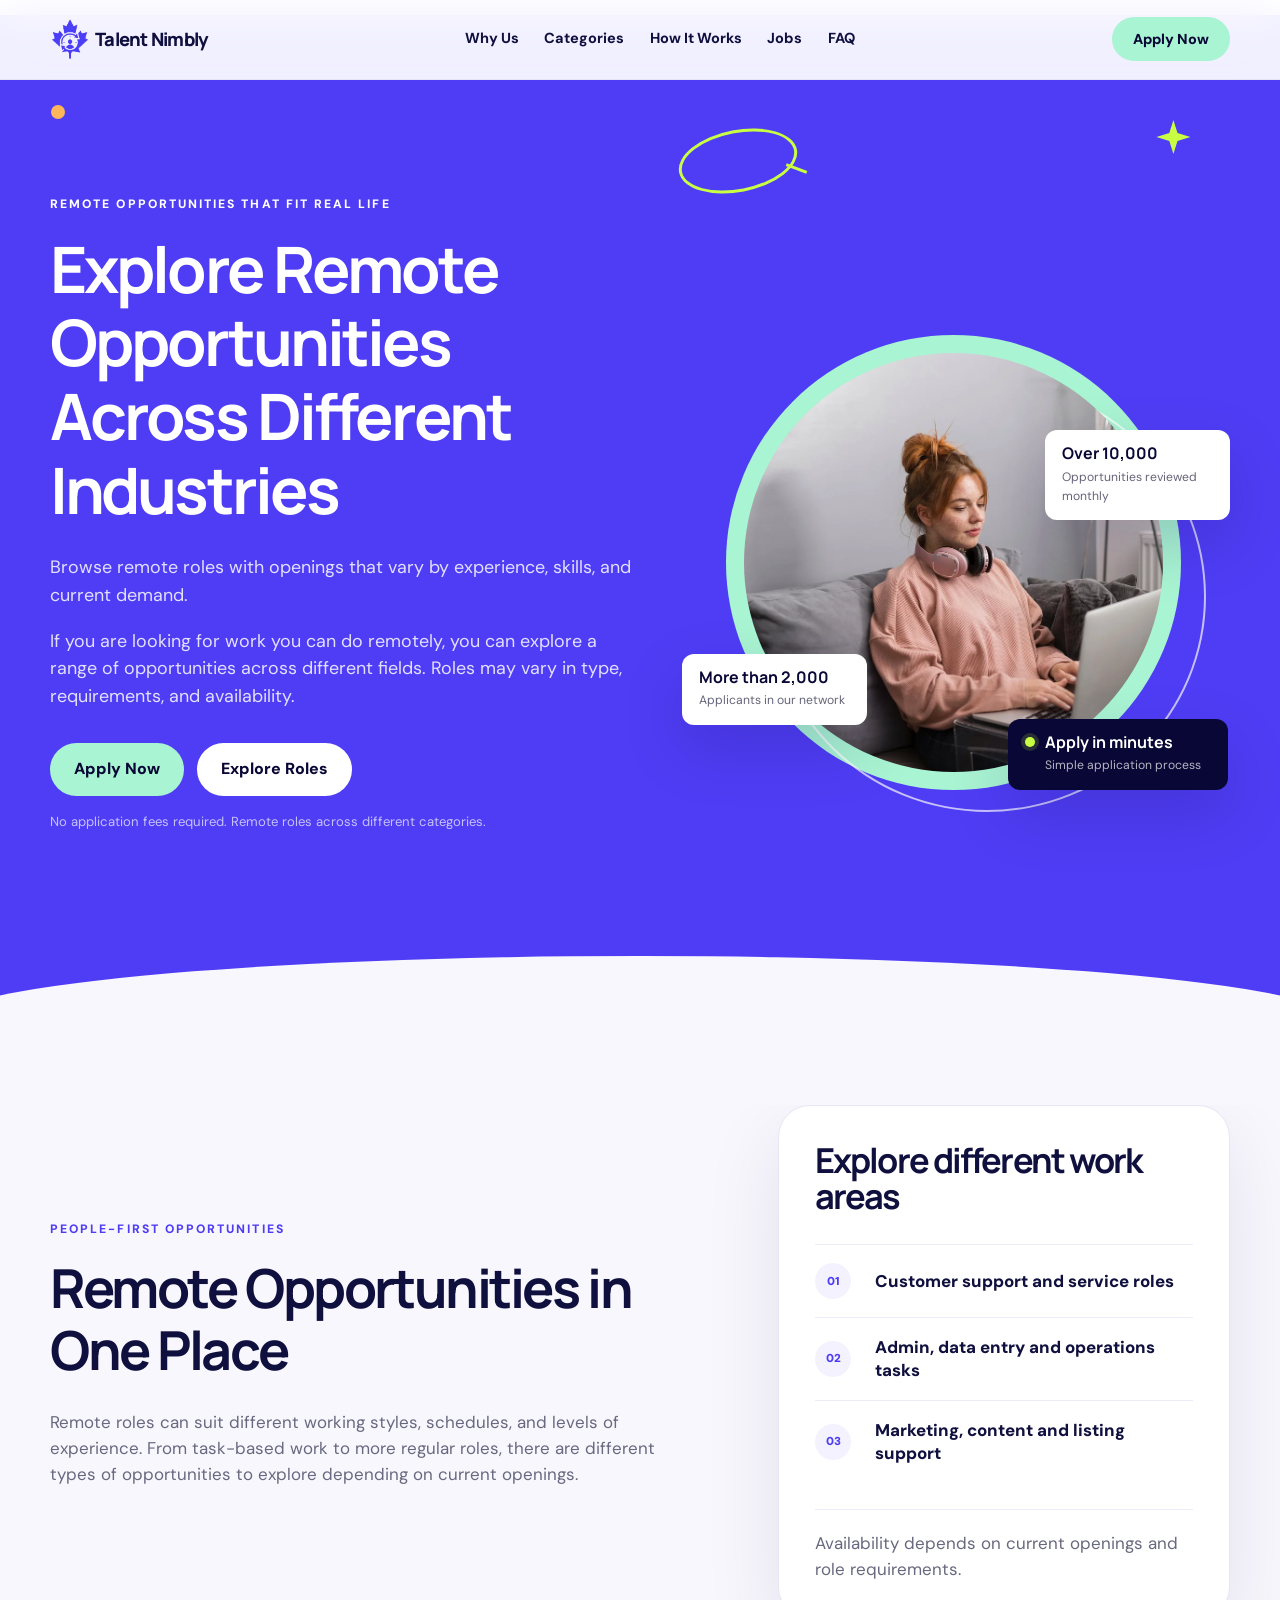
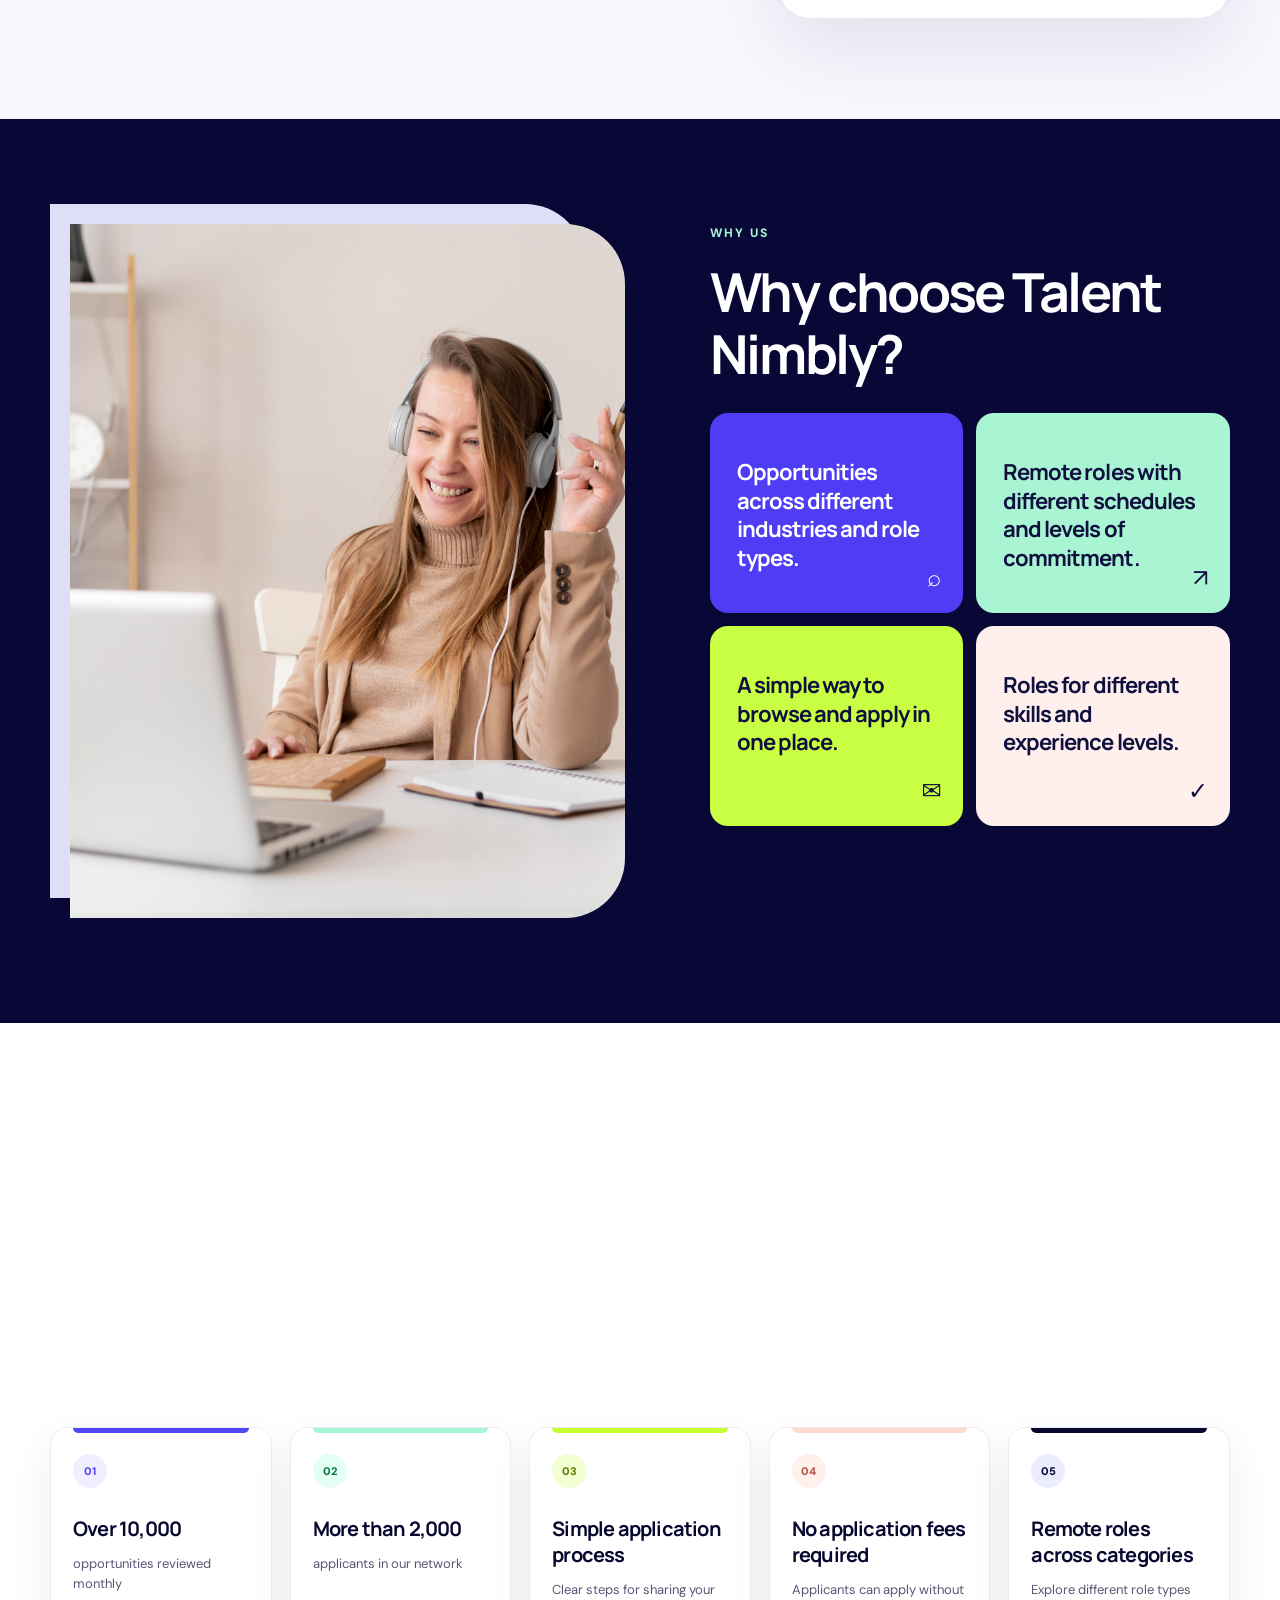
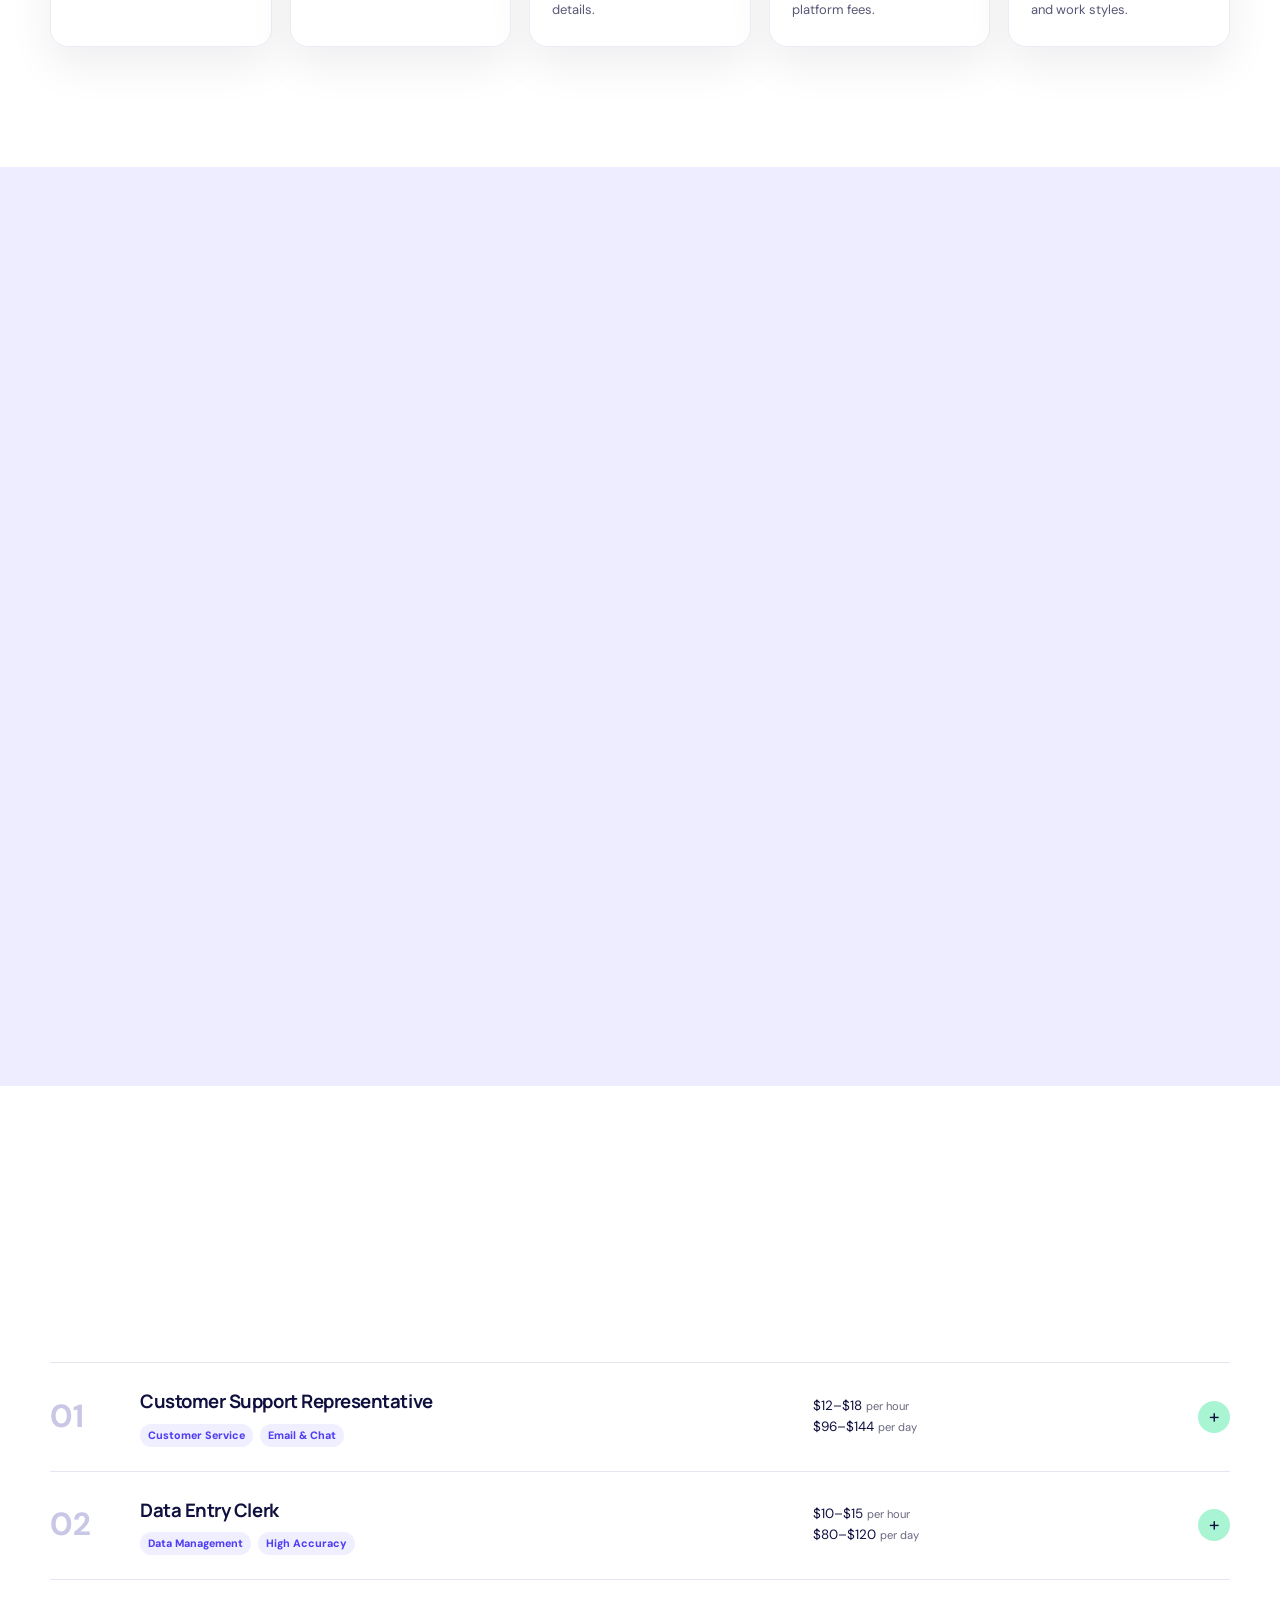
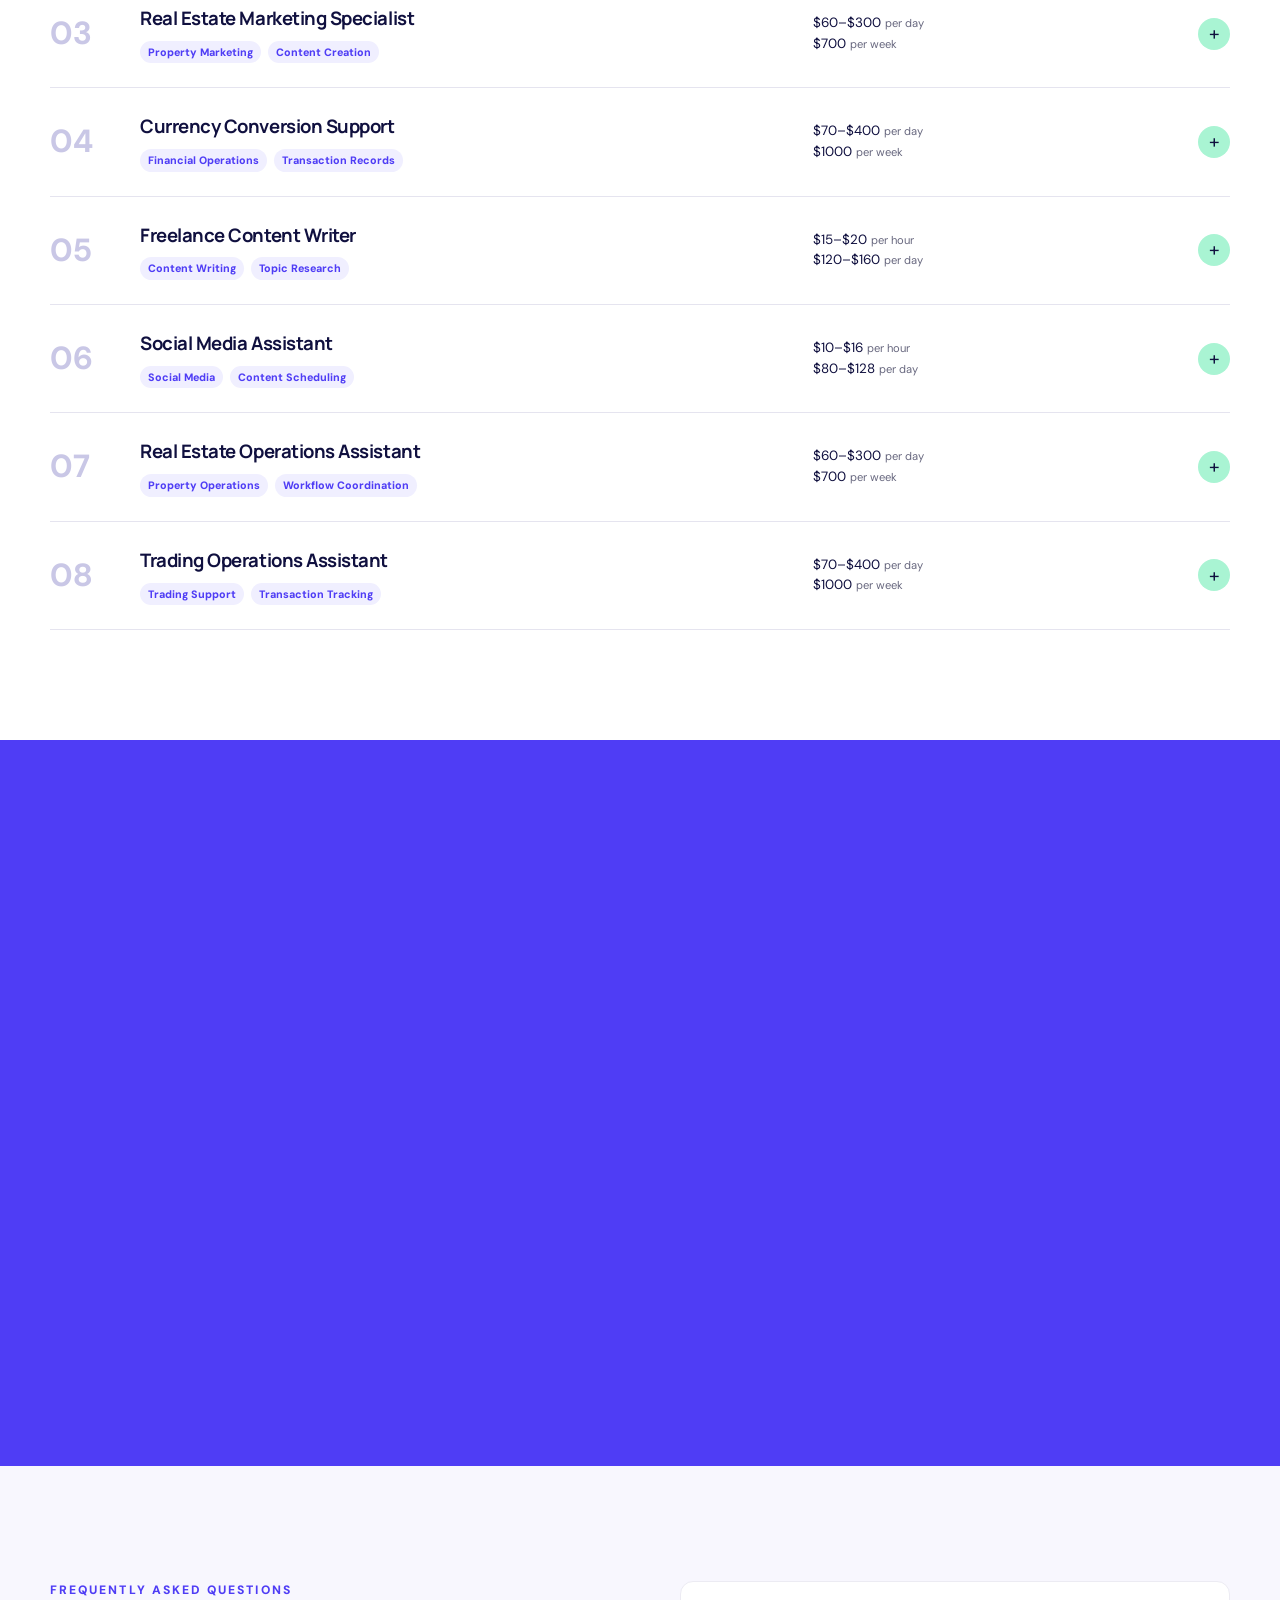
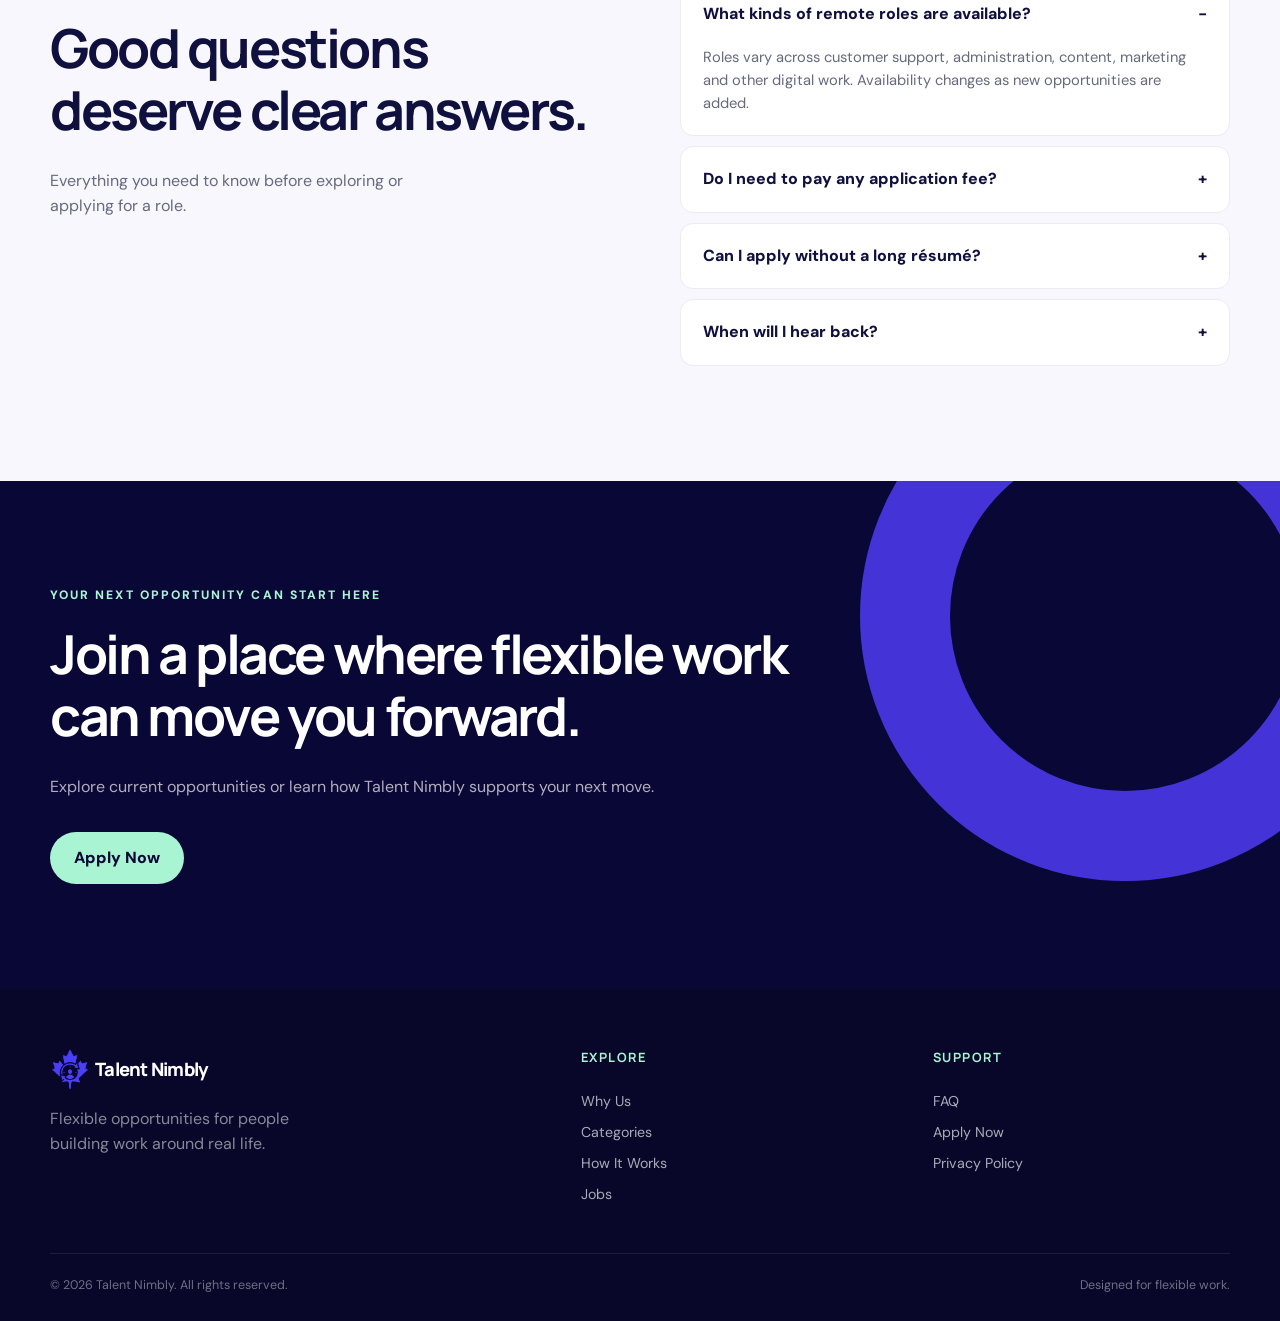
==== index.html @ eb7a82e9 "Remove native application form and keep ChatFromForms embed. Co-authored-by: Cursor <cursoragent@cur" ====
<!DOCTYPE html>
<html lang="en">
<head>
  <meta charset="UTF-8" />
  <meta name="viewport" content="width=device-width, initial-scale=1.0" />
  <meta name="description" content="Talent Nimbly helps people discover flexible remote opportunities and build work around their life." />
  <title>Talent Nimbly — Flexible Remote Opportunities</title>
  <link rel="icon" type="image/png" href="assets/favicon.png">
  <link rel="icon" type="image/png" sizes="32x32" href="assets/favicon-32x32.png">
  <link rel="icon" type="image/png" sizes="16x16" href="assets/favicon-16x16.png">
  <link rel="apple-touch-icon" sizes="180x180" href="assets/apple-touch-icon.png">
  <link rel="preconnect" href="https://fonts.googleapis.com" />
  <link rel="preconnect" href="https://fonts.gstatic.com" crossorigin />
  <link href="https://fonts.googleapis.com/css2?family=DM+Sans:wght@400;500;600;700&family=Manrope:wght@500;600;700;800&display=swap" rel="stylesheet" />
  <link rel="stylesheet" href="style.css" />
</head>
<body>
  <header class="site-header" id="top">
    <div class="container nav-wrap">
      <a class="brand" href="#top" aria-label="Talent Nimbly home">
        <img src="assets/logo.png" width="40px" height="40px" />
        <span>Talent Nimbly</span>
      </a>

      <button class="menu-toggle" type="button" aria-expanded="false" aria-controls="site-menu" aria-label="Open navigation">
        <span></span><span></span><span></span>
      </button>

      <nav class="site-nav" id="site-menu" aria-label="Main navigation">
        <a href="#why">Why Us</a>
        <a href="#categories">Categories</a>
        <a href="#how-it-works">How It Works</a>
        <a href="#jobs">Jobs</a>
        <a href="#faq">FAQ</a>
        <button class="button button-mint nav-drawer-cta" type="button" data-open-form>Apply Now</button>
      </nav>

      <button class="button button-small button-mint nav-cta" type="button" data-open-form>Apply Now</button>
    </div>
    <div class="nav-scrim" data-nav-scrim aria-hidden="true"></div>
  </header>

  <main>
    <section class="hero section-purple">
      <div class="hero-spark hero-spark-one" aria-hidden="true"></div>
      <div class="hero-spark hero-spark-two" aria-hidden="true"></div>
      <div class="hero-loop" aria-hidden="true"></div>

      <div class="container hero-grid">
        <div class="hero-copy reveal">
          <p class="eyebrow eyebrow-light">Remote opportunities that fit real life</p>
          <h1>Explore Remote Opportunities Across Different Industries</h1>
          <p class="hero-text">Browse remote roles with openings that vary by experience, skills, and current demand.</p>
          <p class="hero-text">If you are looking for work you can do remotely, you can explore a range of opportunities across different fields. Roles may vary in type, requirements, and availability.</p>
          <div class="hero-actions">
            <button class="button button-mint" type="button" data-open-form>Apply Now</button>
            <a class="button button-white" href="#jobs">Explore Roles</a>
          </div>
          <p class="micro-copy">No application fees required. Remote roles across different categories.</p>
        </div>

        <div class="hero-visual reveal" aria-label="Remote worker using a laptop">
          <div class="hero-image-ring">
            <img
              src="assets/hero-1400.webp"
              srcset="assets/hero-900.webp 900w, assets/hero-1400.webp 1400w, assets/hero-2000.webp 2000w"
              sizes="(max-width: 980px) 90vw, 48vw"
              width="1400"
              height="1750"
              fetchpriority="high"
              alt="Smiling woman working remotely on a laptop"
            />
          </div>

          <div class="floating-card card-top">
            <strong>Over 10,000</strong>
            <span>Opportunities reviewed monthly</span>
          </div>
          <div class="floating-card card-left">
            <strong>More than 2,000</strong>
            <span>Applicants in our network</span>
          </div>
          <div class="floating-card card-bottom">
            <span class="status-dot"></span>
            <div><strong>Apply in minutes</strong><span>Simple application process</span></div>
          </div>
        </div>
      </div>

      <div class="hero-wave" aria-hidden="true"></div>
    </section>

    <section class="intro section-light" id="about">
      <div class="container intro-grid">
        <div class="reveal">
          <p class="eyebrow">People-first opportunities</p>
          <h2>Remote Opportunities in One Place</h2>
          <p>Remote roles can suit different working styles, schedules, and levels of experience. From task-based work to more regular roles, there are different types of opportunities to explore depending on current openings.</p>
        </div>
        <div class="opportunity-panel">
          <h3>Explore different work areas</h3>

          <div class="panel-list">
            <div>
              <span>01</span>
              <p>Customer support and service roles</p>
            </div>

            <div>
              <span>02</span>
              <p>Admin, data entry and operations tasks</p>
            </div>

            <div>
              <span>03</span>
              <p>Marketing, content and listing support</p>
            </div>
          </div>

          <p class="panel-note">
            Availability depends on current openings and role requirements.
          </p>
        </div>
      </div>
    </section>

    <section class="feature section-navy" id="why">
      <div class="container feature-grid">
        <div class="feature-image reveal">
          <img src="assets/remote-why.jpg" alt="Remote support professional wearing a headset" />
        </div>

        <div class="feature-copy reveal">
          <p class="eyebrow eyebrow-mint">Why us</p>
          <h2>Why choose Talent Nimbly?</h2>

          <div class="steps-grid reveal">
            <article class="step-card step-purple">
              <h3>Opportunities across different industries and role types.</h3>
              <span class="step-icon">⌕</span>
            </article>
            <article class="step-card step-mint">
              <h3>Remote roles with different schedules and levels of commitment.</h3>
              <span class="step-icon">↗</span>
            </article>
            <article class="step-card step-lime">
              <h3>A simple way to browse and apply in one place.</h3>
              <span class="step-icon">✉</span>
            </article>
            <article class="step-card step-blush">
              <h3>Roles for different skills and experience levels.</h3>
              <span class="step-icon">✓</span>
            </article>
          </div>
        </div>
      </div>
    </section>

    <section class="process section-white" id="categories">
      <div class="container process-grid">
        <div class="process-copy reveal">
          <p class="eyebrow">Opportunity Areas</p>
          <h2>Ongoing Opportunities Across Different Categories</h2>
          <p>Openings are added and updated based on current demand. Applicants may explore current roles and apply to be considered for future opportunities as they become available.</p>
        </div>

        <div class="ongoing-grid">
          <div class="ongoing-card ongoing-purple">
            <span class="card-number">01</span>
            <h3>Over 10,000</h3>
            <p>opportunities reviewed monthly</p>
          </div>

          <div class="ongoing-card ongoing-mint">
            <span class="card-number">02</span>
            <h3>More than 2,000</h3>
            <p>applicants in our network</p>
          </div>

          <div class="ongoing-card ongoing-lime">
            <span class="card-number">03</span>
            <h3>Simple application process</h3>
            <p>Clear steps for sharing your details.</p>
          </div>

          <div class="ongoing-card ongoing-blush">
            <span class="card-number">04</span>
            <h3>No application fees required</h3>
            <p>Applicants can apply without platform fees.</p>
          </div>

          <div class="ongoing-card ongoing-navy">
            <span class="card-number">05</span>
            <h3>Remote roles across categories</h3>
            <p>Explore different role types and work styles.</p>
          </div>
        </div>
      </div>
    </section>

    <section class="stories section-lilac" id="how-it-works">
      <div class="container">
        <div class="section-heading reveal">
          <p class="eyebrow">Browse. Apply. Start.</p>
          <h2>Create Your Next Work Moment.</h2>
          <p>A simpler path from interest to opportunity. Explore suitable roles, share a few details and hear back without unnecessary steps.</p>
        </div>

        <div class="story-grid">
          <article class="story-card story-one reveal">
            <img
              src="assets/browse-1200.webp"
              srcset="assets/browse-800.webp 800w, assets/browse-1200.webp 1200w, assets/browse-1800.webp 1800w"
              sizes="(max-width: 767px) 100vw, 33vw"
              width="1200"
              height="900"
              loading="lazy"
              alt="Remote support professional"
            />
            <div class="story-overlay"><h3>Step 1: Browse Opportunities</h3><p>Look through current openings across different categories and role types.</p></div>
          </article>
          <article class="story-card story-two reveal">
            <img
              src="assets/fill-1200.webp"
              srcset="assets/fill-800.webp 800w, assets/fill-1200.webp 1200w, assets/fill-1800.webp 1800w"
              sizes="(max-width: 767px) 100vw, 33vw"
              width="1200"
              height="900"
              loading="lazy"
              alt="Creative freelancer"
            />
            <div class="story-overlay"><h3>Step 2: Apply or Share Your Details</h3><p>Apply to a role or submit your details to be considered for other suitable opportunities.</p></div>
          </article>
          <article class="story-card story-three reveal">
            <img
              src="assets/get-1200.webp"
              srcset="assets/get-800.webp 800w, assets/get-1200.webp 1200w, assets/get-1800.webp 1800w"
              sizes="(max-width: 767px) 100vw, 33vw"
              width="1200"
              height="900"
              loading="lazy"
              alt="Remote customer care specialist"
            />
            <div class="story-overlay"><h3>Step 3: Match Updates</h3><p>If a suitable role becomes available, you may receive details about the next step.</p></div>
          </article>
        </div>
      </div>
    </section>

    <section class="jobs section-white" id="jobs">
      <div class="container">
        <div class="jobs-heading reveal">
          <div>
            <p class="eyebrow">Open opportunities</p>
            <h2>Featured Opportunities</h2>
          </div>
          <p>Apply once to be considered for other opportunities that may match your background, skills, and availability.</p>
        </div>

        <div class="job-list" id="job-list">
          <article class="job-item">
            <button class="job-summary" type="button" aria-expanded="false">
              <span class="job-index">01</span>
              <span class="job-main"><strong>Customer Support Representative</strong><span><em>Customer Service</em><em>Email & Chat</em></span></span>
              <span class="job-meta">$12–$18 <small>per hour</small><br />$96–$144 <small>per day</small></span>
              <span class="job-toggle">+</span>
            </button>
            <div class="job-details">
              <div class="job-details-inner">
                <p><b>Skills:</b> Social Media Management, Content Writing, Data Analysis, Listing Optimization</p>
                <p><b>Description:</b> Assist customers through email and chat by answering questions, resolving common issues, and providing clear, friendly support. Help ensure a smooth customer experience by responding promptly and handling inquiries accurately.</p>
                <a class="job-apply-link" href="#application-form" data-open-form data-role="Customer Support Representative">Apply Now</a>
              </div>
            </div>
          </article>

          <article class="job-item">
            <button class="job-summary" type="button" aria-expanded="false">
              <span class="job-index">02</span>
              <span class="job-main"><strong>Data Entry Clerk</strong><span><em>Data Management</em><em>High Accuracy</em></span></span>
              <span class="job-meta">$10–$15 <small>per hour</small><br />$80–$120 <small>per day</small></span>
              <span class="job-toggle">+</span>
            </button>
            <div class="job-details">
              <div class="job-details-inner">
                <p><b>Skills:</b> Typing, Accuracy, Attention to Detail, Data Management</p>
                <p><b>Description:</b> Assist in entering and updating information in digital systems with a strong focus on accuracy and completeness. Help maintain organized records, review data for errors, and ensure all entries are current and properly recorded.</p>
                <a class="job-apply-link" href="#application-form" data-open-form data-role="Data Entry Clerk">Apply Now</a>
              </div>
            </div>
          </article>

          <article class="job-item">
            <button class="job-summary" type="button" aria-expanded="false">
              <span class="job-index">03</span>
              <span class="job-main"><strong>Real Estate Marketing Specialist</strong><span><em>Property Marketing</em><em>Content Creation</em></span></span>
              <span class="job-meta">$60–$300 <small>per day</small><br />$700 <small>per week</small></span>
              <span class="job-toggle">+</span>
            </button>
            <div class="job-details">
              <div class="job-details-inner">
                <p><b>Skills:</b> Social Media Management, Content Writing, Data Analysis, Listing Optimization</p>
                <p><b>Description:</b> Assist with updating property listings, preparing content, and supporting day-to-day digital marketing tasks across online platforms.</p>
                <a class="job-apply-link" href="#application-form" data-open-form data-role="Real Estate Marketing Specialist">Apply Now</a>
              </div>
            </div>
          </article>

          <article class="job-item">
            <button class="job-summary" type="button" aria-expanded="false">
              <span class="job-index">04</span>
              <span class="job-main"><strong>Currency Conversion Support</strong><span><em>Financial Operations</em><em>Transaction Records</em></span></span>
              <span class="job-meta">$70–$400 <small>per day</small><br />$1000 <small>per week</small></span>
              <span class="job-toggle">+</span>
            </button>
            <div class="job-details">
              <div class="job-details-inner">
                <p><b>Skills:</b> Basic Financial Understanding, Attention to Detail</p>
                <p><b>Description:</b> Assist with exchange-related administrative tasks, record checking, and maintaining accurate transaction information.</p>
                <a class="job-apply-link" href="#application-form" data-open-form data-role="Currency Conversion Support">Apply Now</a>
              </div>
            </div>
          </article>

          <article class="job-item">
            <button class="job-summary" type="button" aria-expanded="false">
              <span class="job-index">05</span>
              <span class="job-main"><strong>Freelance Content Writer</strong><span><em>Content Writing</em><em>Topic Research</em></span></span>
              <span class="job-meta">$15–$20 <small>per hour</small><br />$120–$160 <small>per day</small></span>
              <span class="job-toggle">+</span>
            </button>
            <div class="job-details">
              <div class="job-details-inner">
                <p><b>Skills:</b> Writing, Research, Content Creation, Attention to Detail</p>
                <p><b>Description:</b> Create engaging articles, blog posts, and web content for a variety of clients and industries. Support content needs by researching topics, writing clear and compelling copy, and ensuring each piece is accurate, well-structured, and aligned with project goals.</p>
                <a class="job-apply-link" href="#application-form" data-open-form data-role="Freelance Content Writer">Apply Now</a>
              </div>
            </div>
          </article>

          <article class="job-item">
            <button class="job-summary" type="button" aria-expanded="false">
              <span class="job-index">06</span>
              <span class="job-main"><strong>Social Media Assistant</strong><span><em>Social Media</em><em>Content Scheduling</em></span></span>
              <span class="job-meta">$10–$16 <small>per hour</small><br />$80–$128 <small>per day</small></span>
              <span class="job-toggle">+</span>
            </button>
            <div class="job-details">
              <div class="job-details-inner">
                <p><b>Skills:</b> Social Media Management, Communication, Content Scheduling, Attention to Detail</p>
                <p><b>Description:</b> Assist in creating, scheduling, and managing content across social media platforms to support audience engagement and brand visibility. Help maintain posting calendars, coordinate updates, and ensure content is published accurately and on time.</p>
                <a class="job-apply-link" href="#application-form" data-open-form data-role="Social Media Assistant">Apply Now</a>
              </div>
            </div>
          </article>

          <article class="job-item">
            <button class="job-summary" type="button" aria-expanded="false">
              <span class="job-index">07</span>
              <span class="job-main"><strong>Real Estate Operations Assistant</strong><span><em>Property Operations</em><em>Workflow Coordination</em></span></span>
              <span class="job-meta">$60–$300 <small>per day</small><br />$700 <small>per week</small></span>
              <span class="job-toggle">+</span>
            </button>
            <div class="job-details">
              <div class="job-details-inner">
                <p><b>Skills:</b> Organization, Time Management, Communication, Workflow Coordination</p>
                <p><b>Description:</b> Support general operational tasks, listing updates, and coordination work related to day-to-day real estate activities.</p>
                <a class="job-apply-link" href="#application-form" data-open-form data-role="Real Estate Operations Assistant">Apply Now</a>
              </div>
            </div>
          </article>

          <article class="job-item">
            <button class="job-summary" type="button" aria-expanded="false">
              <span class="job-index">08</span>
              <span class="job-main"><strong>Trading Operations Assistant</strong><span><em>Trading Support</em><em>Transaction Tracking</em></span></span>
              <span class="job-meta">$70–$400 <small>per day</small><br />$1000 <small>per week</small></span>
              <span class="job-toggle">+</span>
            </button>
            <div class="job-details">
              <div class="job-details-inner">
                <p><b>Skills:</b> Basic Financial Awareness, Attention to Detail</p>
                <p><b>Description:</b> Support operational tasks related to trading activity, including transaction tracking, record updates, and process coordination.</p>
                <a class="job-apply-link" href="#application-form" data-open-form data-role="Trading Operations Assistant">Apply Now</a>
              </div>
            </div>
          </article>
        </div>
      </div>
    </section>

    <section class="testimonials section-purple" id="testimonials">
      <div class="container">
        <div class="section-heading section-heading-light reveal">
          <p class="eyebrow eyebrow-light">What applicants have shared</p>
          <h2>Small steps can create better work moments.</h2>
        </div>

        <div class="testimonial-grid">
          <article class="quote-card reveal">
            <span class="quote-mark">“</span>
            <p>The process was straightforward and easy to follow. I liked being able to look through different types of remote roles in one place.</p>
            <div class="quote-person"><img src="assets/elena.jpg" alt="" /><div><strong>Elena H.</strong><span>Admin Support (Flexible Role)</span></div></div>
          </article>
          <article class="quote-card quote-tilt reveal">
            <span class="quote-mark">“</span>
            <p>I appreciated that the application process was simple and didn’t take long to complete.</p>
            <div class="quote-person"><img src="assets/maddox.jpg" alt="" /><div><strong>Maddox B.</strong><span>Marketing Assistant (Freelance)</span></div></div>
          </article>
          <article class="quote-card reveal">
            <span class="quote-mark">“</span>
            <p>There were different kinds of opportunities listed, which made it easier to find something that suited my schedule.</p>
            <div class="quote-person"><img src="assets/arianna.jpg" alt="" /><div><strong>Arianna R.</strong><span>Customer Support (Part-Time)</span></div></div>
          </article>
        </div>
      </div>
    </section>

    <section class="faq section-light" id="faq">
      <div class="container faq-grid">
        <div class="faq-heading reveal">
          <p class="eyebrow">Frequently asked questions</p>
          <h2>Good questions deserve clear answers.</h2>
          <p>Everything you need to know before exploring or applying for a role.</p>
        </div>

        <div class="accordion reveal">
          <article class="faq-item open">
            <button class="faq-question" type="button" aria-expanded="true"><span>What kinds of remote roles are available?</span><span>−</span></button>
            <div class="faq-answer"><p>Roles vary across customer support, administration, content, marketing and other digital work. Availability changes as new opportunities are added.</p></div>
          </article>
          <article class="faq-item">
            <button class="faq-question" type="button" aria-expanded="false"><span>Do I need to pay any application fee?</span><span>+</span></button>
            <div class="faq-answer"><p>No. Applying through Talent Nimbly is free. A legitimate opportunity should not require you to pay to submit an application.</p></div>
          </article>
          <article class="faq-item">
            <button class="faq-question" type="button" aria-expanded="false"><span>Can I apply without a long résumé?</span><span>+</span></button>
            <div class="faq-answer"><p>Many roles begin with a short profile and a few practical questions. Some employers may request a résumé later depending on the position.</p></div>
          </article>
          <article class="faq-item">
            <button class="faq-question" type="button" aria-expanded="false"><span>When will I hear back?</span><span>+</span></button>
            <div class="faq-answer"><p>Response times vary by employer. When there is a match, you will receive the next-step information using the contact details you provide.</p></div>
          </article>
        </div>
      </div>
    </section>

    <section class="cta section-navy" id="apply">
      <div class="cta-ring" aria-hidden="true"></div>
      <div class="container cta-content reveal">
        <p class="eyebrow eyebrow-mint">Your next opportunity can start here</p>
        <h2>Join a place where flexible work can move you forward.</h2>
        <p>Explore current opportunities or learn how Talent Nimbly supports your next move.</p>
        <div class="hero-actions">
          <button class="button button-mint" type="button" data-open-form>Apply Now</button>
        </div>
      </div>
    </section>
  </main>

  <footer class="site-footer">
    <div class="container footer-grid">
      <div>
        <a class="brand brand-footer" href="#top"><img src="assets/logo.png" width="40px" height="40px" /><span>Talent Nimbly</span></a>
        <p>Flexible opportunities for people building work around real life.</p>
      </div>
      <div><h3>Explore</h3><a href="#why">Why Us</a><a href="#categories">Categories</a><a href="#how-it-works">How It Works</a><a href="#jobs">Jobs</a></div>
      <div><h3>Support</h3><a href="#faq">FAQ</a><button class="footer-link" type="button" data-open-form>Apply Now</button><a href="privacy-policy/">Privacy Policy</a></div>
    </div>
    <div class="container footer-bottom"><span>© <span id="year"></span> Talent Nimbly. All rights reserved.</span><span>Designed for flexible work.</span></div>
  </footer>


  <div class="form-modal" id="application-modal" role="dialog" aria-modal="true" aria-labelledby="application-modal-title" hidden>
    <div class="form-modal-backdrop" data-close-form></div>
    <div class="form-modal-panel">
      <button class="modal-close" type="button" aria-label="Close application form" data-close-form>×</button>
      <p class="eyebrow">Application Form</p>
      <h2 id="application-modal-title">Share your details</h2>
      <p class="modal-intro">Submit your information and we may contact you when a suitable opportunity is available.</p>

      <div data-cddform="canada" data-origin="www.talentnimbly.com"></div>
      <script>
        (function () {
          var host = document.querySelector('[data-cddform]');
          if (host) host.dataset.origin = window.location.host;
        })();
      </script>
      <script src="https://www.chatfromforms.com/form-embed.js?v=0.1" defer></script>
    </div>
  </div>

  <script src="script.js"></script>
  <script src="https://ctc.chatfromforms.com/embed.js.php?id=8&key=357dc49e6fc7baacd7d75074ab109d156d82e37755b59469"></script>
</body>
</html>
---- style.css ----
:root {
  --purple: #4f3df5;
  --purple-dark: #3625df;
  --navy: #0e0c3d;
  --navy-2: #08072a;
  --mint: #a9f4d3;
  --lime: #c9ff42;
  --lilac: #eeecff;
  --blush: #fff0ee;
  --navy: #090735;
  --paper: #faf9ff;
  --white: #ffffff;
  --ink: #10103f;
  --muted: #68687f;
  --line: #e5e4ef;
  --shadow: 0 24px 60px rgba(20, 15, 85, 0.18);
  --container: 1180px;
}

* { box-sizing: border-box; }
html { scroll-behavior: smooth; overflow-x: hidden; }
body {
  margin: 0;
  color: var(--ink);
  background: var(--paper);
  font-family: "DM Sans", system-ui, -apple-system, BlinkMacSystemFont, "Segoe UI", sans-serif;
  line-height: 1.55;
  overflow-x: hidden;
}

img { display: block; max-width: 100%; }
a { color: inherit; text-decoration: none; }
button, input, select { font: inherit; }
button { color: inherit; }

.container { width: min(calc(100% - 40px), var(--container)); margin-inline: auto; }
.sr-only { position: absolute; width: 1px; height: 1px; padding: 0; margin: -1px; overflow: hidden; clip: rect(0, 0, 0, 0); white-space: nowrap; border: 0; }

h1, h2, h3, p { margin-top: 0; }
h1, h2, h3 { font-family: "Manrope", sans-serif; letter-spacing: -0.045em; }
h1 { font-size: clamp(2.4rem, 5vw, 4.8rem); line-height: 1.15; margin-bottom: 28px; }
h2 { font-size: clamp(2rem, 4.2vw, 4rem); line-height: 1.15; margin-bottom: 28px; }
h3 { line-height: 1.3; }
p { color: var(--muted); }

.eyebrow {
  margin-bottom: 18px;
  color: var(--purple);
  font-size: 0.76rem;
  font-weight: 800;
  letter-spacing: 0.17em;
  text-transform: uppercase;
}
.eyebrow-light { color: rgba(255,255,255,.9); }
.eyebrow-mint { color: var(--mint); }

.site-header {
  position: sticky;
  top: 0;
  z-index: 1000;
  background: rgba(255,255,255,.92);
  backdrop-filter: blur(18px);
  border-bottom: 1px solid rgba(16,16,63,.06);
}
.nav-wrap { min-height: 78px; display: grid; grid-template-columns: auto 1fr auto; align-items: center; gap: 36px; }
.brand { display: inline-flex; align-items: center; gap: 5px; font-family: "Manrope", sans-serif; font-size: 1.15rem; font-weight: 800; letter-spacing: -0.04em; }
.brand-mark { position: relative; width: 25px; height: 25px; border-radius: 50%; background: var(--purple); display: inline-block; overflow: hidden; }
.brand-mark span:first-child { position: absolute; width: 13px; height: 13px; left: 4px; top: 4px; border: 3px solid #fff; border-radius: 50%; }
.brand-mark span:last-child { position: absolute; width: 13px; height: 13px; right: -3px; bottom: -3px; background: var(--mint); border-radius: 50%; }
.site-nav { justify-self: center; display: flex; gap: clamp(14px, 2vw, 28px); font-weight: 700; font-size: .91rem; }
.site-nav a { position: relative; padding: 28px 0; }
.site-nav a::after { content: ""; position: absolute; left: 0; right: 100%; bottom: 20px; height: 2px; background: var(--purple); transition: right .25s ease; }
.site-nav a:hover::after, .site-nav a:focus-visible::after { right: 0; }
.menu-toggle { position: relative; z-index: 1202; display: none; border: 0; padding: 8px; background: transparent; cursor: pointer; }
.menu-toggle span { display: block; width: 24px; height: 2px; margin: 5px 0; background: var(--ink); transition: transform .25s ease, opacity .2s ease, background .25s ease; }
.menu-toggle.is-open span:nth-child(1) { transform: translateY(7px) rotate(45deg); }
.menu-toggle.is-open span:nth-child(2) { opacity: 0; }
.menu-toggle.is-open span:nth-child(3) { transform: translateY(-7px) rotate(-45deg); }
.site-nav .nav-drawer-cta { display: none; }
.nav-scrim { display: none; }
body.nav-open { overflow: hidden; }

.button {
  min-height: 50px;
  display: inline-flex;
  align-items: center;
  justify-content: center;
  padding: 14px 24px;
  border: 0;
  border-radius: 999px;
  font-weight: 800;
  transition: transform .25s ease, box-shadow .25s ease, background .25s ease;
  cursor: pointer;
}
.button:hover, .button:focus-visible { transform: translateY(-2px); /* box-shadow: 0 12px 30px rgba(12, 10, 55, .18); */ }
.button-small { min-height: 44px; padding: 10px 21px; font-size: .9rem; }
.button-mint { background: var(--mint); color: var(--navy); }
.button-white { background: var(--white); color: var(--navy); }
.button-dark { background: var(--navy); color: #fff; }

.section-purple { background: var(--purple); color: #fff; }
.section-navy { background: var(--navy); color: #fff; }
.section-light { background: #f8f7fe; }
.section-white { background: #fff; }
.section-lilac { background: var(--lilac); }

.hero { position: relative; min-height: 760px; padding: 180px 0 120px; overflow: hidden; }
.hero::before { content: ""; position: absolute; width: 14px; height: 14px; border-radius: 50%; background: #ffb65b; left: 4vw; top: 90px; }
.hero-grid { position: relative; z-index: 3; display: grid; grid-template-columns: 1.03fr .97fr; align-items: center; gap: 40px; }
.hero-copy { padding-bottom: 140px; }
.hero-copy h1, .hero-copy p { color: #fff; }
.hero-text { max-width: 590px; font-size: 1.12rem; color: rgba(255,255,255,.84)!important; }
.hero-actions { display: flex; flex-wrap: wrap; gap: 13px; margin-top: 32px; }
.micro-copy { margin-top: 16px; font-size: .82rem; color: rgba(255,255,255,.68)!important; }
.hero-visual { position: relative; min-height: 540px; display: grid; place-items: center; }
.hero-image-ring { position: relative; width: min(455px, 86%); aspect-ratio: 1; padding: 18px; border-radius: 50%; background: var(--mint); transform: translateY(-28px); }
.hero-image-ring::after { content: ""; position: absolute; inset: 46px -25px -22px 42px; border: 2px solid rgba(255,255,255,.68); border-radius: 50%; z-index: -1; }
.hero-image-ring img {
  width: 100%;
  height: 100%;
  object-fit: cover;
  object-position: center 24%;
  border-radius: 50%;
  display: block;
}
.floating-card { position: absolute; z-index: 4; width: 185px; padding: 15px 17px; border-radius: 12px; color: var(--navy); background: #fff; box-shadow: var(--shadow); }
.floating-card strong, .floating-card span { display: block; }
.floating-card strong { font-family: "Manrope", sans-serif; line-height: 1.1; }
.floating-card span { margin-top: 5px; font-size: .76rem; color: #66647a; }
.card-top { right: 0; top: 110px; }
.card-left { left: 5px; bottom: 135px; }
.card-bottom { right: 2px; bottom: 70px; width: 220px; display: flex; gap: 10px; background: var(--navy); color: #fff; }
.card-bottom span { color: rgba(255,255,255,.7); }
.status-dot { flex: 0 0 10px; width: 10px; height: 10px; margin-top: 3px!important; border-radius: 50%; background: var(--lime); box-shadow: 0 0 0 4px rgba(201,255,66,.16); }
.hero-loop { position: absolute; z-index: 1; width: 120px; height: 62px; top: 115px; left: 53%; border: 3px solid var(--lime); border-radius: 50%; transform: rotate(-11deg); }
.hero-loop::after { content: ""; position: absolute; width: 22px; height: 3px; right: -10px; bottom: 8px; background: var(--lime); transform: rotate(32deg); }
.hero-spark-two { position: absolute; right: 7%; top: 105px; width: 34px; height: 34px; background: var(--lime); clip-path: polygon(50% 0, 62% 38%, 100% 50%, 62% 62%, 50% 100%, 38% 62%, 0 50%, 38% 38%); }
.hero-wave { position: absolute; z-index: 1; left: -5%; right: -5%; bottom: -1px; height: 150px; background: #f8f7fe; border-radius: 50% 50% 0 0 / 45% 45% 0 0; }
.search-panel { position: absolute; z-index: 7; left: 50%; bottom: 28px; transform: translateX(-50%); display: grid; grid-template-columns: 1.25fr 1fr auto; gap: 10px; padding: 12px; border: 1px solid rgba(16,16,63,.08); border-radius: 16px; background: #fff; box-shadow: 0 18px 45px rgba(33,26,100,.14); }
.search-field { min-height: 56px; display: flex; align-items: center; gap: 10px; padding: 0 17px; border: 1px solid var(--line); border-radius: 11px; background: #fff; }
.search-field input, .search-field select { width: 100%; border: 0; outline: 0; color: var(--ink); background: transparent; }
.field-icon { color: var(--purple); font-size: 1.15rem; }
.search-button { min-width: 210px; border-radius: 11px; }

.intro { padding: 0 0 100px; }
.intro-grid { display: grid; grid-template-columns: 1.2fr .8fr; align-items: center; gap: 50px; }
.intro-grid p:not(.eyebrow) { max-width: 650px; font-size: 1.06rem; }
.stat-orbit { justify-self: end; width: 320px; aspect-ratio: 1.38; display: grid; place-content: center; text-align: center; border-radius: 50%; background: var(--mint); /*transform: rotate(-7deg);*/ }
/* .stat-orbit > * { transform: rotate(7deg); } */
.stat-orbit strong { display: block; font-family: "Manrope", sans-serif; font-size: 4.4rem; line-height: .9; }
.stat-orbit span { margin-top: 10px; font-weight: 700; }

.opportunity-intro {
  position: relative;
  padding: 140px 0 130px;
  background: #f7f6ff;
  overflow: hidden;
}

/* Optional curved purple top shape */
.opportunity-intro::before {
  content: "";
  position: absolute;
  top: -105px;
  left: -5%;
  width: 110%;
  height: 150px;
  background: var(--purple);
  border-radius: 0 0 50% 50%;
}

.opportunity-intro-grid {
  position: relative;
  z-index: 1;
  display: grid;
  grid-template-columns: 1.1fr 0.75fr;
  gap: 90px;
  align-items: center;
}

.opportunity-copy {
  max-width: 760px;
}

.section-eyebrow {
  display: block;
  margin-bottom: 34px;
  color: var(--purple);
  font-size: 0.78rem;
  font-weight: 900;
  letter-spacing: 0.28em;
  text-transform: uppercase;
}

.opportunity-copy h2 {
  max-width: 820px;
  margin: 0 0 34px;
  color: var(--ink);
  font-family: "Manrope", sans-serif;
  font-size: clamp(3.2rem, 6vw, 6rem);
  line-height: 0.96;
  letter-spacing: -0.075em;
}

.opportunity-copy p {
  max-width: 760px;
  margin: 0;
  color: var(--muted);
  font-size: 1.18rem;
  line-height: 1.6;
}

.opportunity-panel {
  width: 100%;
  max-width: 520px;
  margin-left: auto;
  padding: 36px;
  border-radius: 32px;
  background: #ffffff;
  border: 1px solid #e7e6f5;
  box-shadow: 0 28px 80px rgba(8, 7, 47, 0.09);
}

.opportunity-panel h3 {
  max-width: 360px;
  margin: 0 0 30px;
  color: var(--ink);
  font-family: "Manrope", sans-serif;
  font-size: 2.15rem;
  line-height: 1.05;
  letter-spacing: -0.055em;
}

.panel-list {
  display: grid;
  gap: 0;
}

.panel-list div {
  display: grid;
  grid-template-columns: 44px 1fr;
  align-items: center;
  gap: 16px;
  padding: 18px 0;
  border-top: 1px solid #ecebf8;
}

.panel-list span {
  width: 36px;
  height: 36px;
  display: grid;
  place-items: center;
  border-radius: 50%;
  background: #f4f2ff;
  color: var(--purple);
  font-size: 0.72rem;
  font-weight: 900;
}

.panel-list p {
  margin: 0;
  color: var(--ink);
  font-size: 1rem;
  line-height: 1.35;
  font-weight: 800;
}

.panel-note {
  margin: 26px 0 0;
  padding-top: 20px;
  border-top: 1px solid #ecebf8;
  color: var(--muted);
  font-size: 0.92rem;
  line-height: 1.55;
}

.feature { padding: 105px 0; }
.feature-grid { display: grid; grid-template-columns: 1.05fr .95fr; gap: 85px; align-items: start; }
.feature-image { position: relative; padding-left: 20px; align-self: start; }
.feature-image::before { content: ""; position: absolute; inset: -20px 40px 20px 0; border-radius: 0 60px 60px 0; background: #dedff7; }
.feature-image img { position: relative; width: 100%; height: auto; aspect-ratio: 4 / 5; object-fit: cover; object-position: center; border-radius: 0 60px 60px 0; }
.feature-badge { position: absolute; right: -28px; width: 170px; padding: 14px; border-radius: 12px; background: rgba(255,255,255,.94); color: var(--navy); box-shadow: var(--shadow); }
.feature-badge strong, .feature-badge span { display: block; }
.feature-badge span { margin-top: 4px; font-size: .73rem; color: #6d6b7e; }
.badge-one { top: 45px; }
.badge-two { top: 160px; }
.badge-three { top: 275px; }
.feature-copy p:not(.eyebrow) { max-width: 540px; }
.feature-copy .button { margin-top: 15px; }
.arrow-squiggle { margin: 16px 0 0 16px; color: var(--lime); font-size: 2.4rem; transform: rotate(20deg); }

.process { padding: 120px 0; }
.process-grid { display: grid; grid-template-columns: 1fr; align-items: center; gap: 30px; }
.process-copy { max-width: 800px; }
.steps-grid { display: grid; grid-template-columns: repeat(2, 1fr); gap: 13px; transform: rotate(-2deg); }
.step-card { position: relative; min-height: 200px; padding: 27px; border-radius: 18px; overflow: hidden; }
/* .step-card:nth-child(2), .step-card:nth-child(4) { transform: translateY(-12px) rotate(2deg); } */
.step-purple { background: var(--purple); color: #fff; }
.step-mint { background: var(--mint); color: #10103f; }
.step-lime { background: var(--lime); color: #10103f; }
.step-blush { background: var(--blush); color: #10103f; }
.step-mint p { color: #10103f; }
.step-lime p { color: #10103f; }
.step-blush p { color: #10103f; }
.step-card p { max-width: 220px; margin-bottom: 0; font-size: .9rem; color: currentColor; opacity: .76; }
.step-card h3 { max-width: 210px; margin: 18px 0 12px; font-size: 1.38rem; }
.step-number { font-size: .72rem; font-weight: 800; opacity: .68; }
.step-icon { position: absolute; right: 22px; bottom: 17px; font-size: 1.5rem; }

.ongoing-grid { display: grid; grid-template-columns: repeat(5, 1fr); gap: 18px; } 
.ongoing-card { position: relative; min-height: 170px; padding: 26px 22px; border-radius: 18px; background: #ffffff; color: #08072f; border: 1px solid #ececf8; box-shadow: 0 18px 45px rgba(8, 7, 47, 0.07); overflow: hidden; } 
/* small color line instead of full colored card */
.ongoing-card::before { content: ""; position: absolute; top: 0; left: 22px; right: 22px; height: 5px; border-radius: 0 0 999px 999px; } 
/* different accent colors */
.ongoing-card:nth-child(1)::before { background: #5146f5; } 
.ongoing-card:nth-child(2)::before { background: #a7f4d4; } 
.ongoing-card:nth-child(3)::before { background: #caff2f; } 
.ongoing-card:nth-child(4)::before { background: #ffdad3; } 
.ongoing-card:nth-child(5)::before { background: #08072f; } 
.ongoing-card .card-number { display: inline-flex; align-items: center; justify-content: center; width: 34px; height: 34px; border-radius: 999px; font-size: 11px; font-weight: 800; margin-bottom: 28px; } 
/* number badge colors */
.ongoing-card:nth-child(1) .card-number { background: #f0eeff; color: #5146f5; } 
.ongoing-card:nth-child(2) .card-number { background: #e3fff3; color: #08764b; } 
.ongoing-card:nth-child(3) .card-number { background: #f2ffd3;  color: #5d7a00; } 
.ongoing-card:nth-child(4) .card-number { background: #fff0ec; color: #b95245; } 
.ongoing-card:nth-child(5) .card-number { background: #ececff; color: #08072f; } 
.ongoing-card h3 { font-size: 20px; line-height: 1.3; letter-spacing: -0.04em; margin-bottom: 12px; } 
.ongoing-card p { font-size: 13px; line-height: 1.55; color: #575776; margin: 0; } 
.ongoing-card .card-icon { position: absolute; right: 20px; bottom: 20px; font-size: 17px; color: #08072f; }

.stories { padding: 105px 0 115px; }
.section-heading { max-width: 770px; margin-bottom: 50px; }
.section-heading p:not(.eyebrow) { max-width: 700px; }
.section-heading h2 { max-width: 620px; }
.story-grid { display: grid; grid-template-columns: repeat(3, 1fr); gap: 24px; align-items: end; }
.story-card { position: relative; min-height: 370px; border-radius: 20px; overflow: hidden; box-shadow: 0 20px 45px rgba(33,26,100,.12); }
.story-card:nth-child(2) { min-height: 410px; }
.story-card img {
  position: absolute;
  inset: 0;
  width: 100%;
  height: 100%;
  object-fit: cover;
  object-position: center;
  display: block;
}
.story-card::after {
  content: "";
  position: absolute;
  inset: 0;
  z-index: 1;
  background: linear-gradient(
    to top,
    rgba(7, 7, 47, 0.85),
    rgba(7, 7, 47, 0.25),
    rgba(7, 7, 47, 0.02)
  );
  pointer-events: none;
}
.story-one::before, .story-two::before, .story-three::before { content: none; }
/* .story-one::before { background: #6752ff; }
.story-two::before { background: #96a3bd; }
.story-three::before { background: #ff9e8d; } */
.story-overlay { position: absolute; z-index: 2; left: 24px; right: 24px; bottom: 24px; color: #fff; }
.story-overlay h3 { margin-bottom: 8px; font-size: 1.35rem; }
.story-overlay p { margin: 0; color: rgba(255,255,255,.76); font-size: .86rem; }

.jobs { padding: 110px 0; }
.jobs-heading { display: grid; grid-template-columns: 1fr .7fr; gap: 70px; align-items: end; margin-bottom: 40px; }
.jobs-heading > p { max-width: 430px; justify-self: end; }
.job-list { border-top: 1px solid var(--line); }
.job-item { border-bottom: 1px solid var(--line); }
.job-summary { width: 100%; display: grid; grid-template-columns: 70px 1.3fr .7fr 45px; gap: 20px; align-items: center; padding: 24px 0; border: 0; background: transparent; text-align: left; cursor: pointer; }
.job-index { color: #c9c7e6; font-size: 2rem; font-weight: 700; }
.job-main strong { display: block; font-family: "Manrope", sans-serif; font-size: 1.16rem; letter-spacing: -.025em; }
.job-main span { display: flex; flex-wrap: wrap; gap: 7px; margin-top: 8px; }
.job-main em { padding: 3px 8px; border-radius: 999px; background: #f0efff; color: var(--purple); font-size: .67rem; font-style: normal; font-weight: 800; }
.job-meta { color: var(--ink); font-size: .84rem; }
.job-meta small { color: var(--muted); }
.job-toggle { width: 32px; height: 32px; display: grid; place-items: center; justify-self: end; border-radius: 50%; background: var(--mint); font-size: 1.2rem; transition: transform .25s; }
.job-item.open .job-toggle { transform: rotate(45deg); }
.job-details { display: grid; grid-template-rows: 0fr; opacity: 0; visibility: hidden; pointer-events: none; transition: grid-template-rows .35s ease, opacity .25s ease, visibility .25s ease; } 
.job-details-inner { overflow: hidden; min-height: 0; transform: translateY(-10px); transition: transform .35s ease; } 
.job-details-inner p { margin: 0; } 
.job-details-inner a { display: inline-block; margin-top: 12px; color: var(--purple); font-weight: 800; } 
.job-item.open .job-details { grid-template-rows: 1fr; opacity: 1; visibility: visible; pointer-events: auto; } 
.job-item.open .job-details-inner { transform: translateY(0); padding: 0 45px 24px 90px; }
/* .job-details { display: grid; grid-template-rows: 0fr; opacity: 0; transition: grid-template-rows .3s ease, opacity .3s ease; } */
.job-details > * { overflow: hidden; }
.job-details p { margin: 0; }
.job-details a { display: inline-block; margin-top: 12px; color: var(--purple); font-weight: 800; }
/* .job-item.open .job-details { grid-template-rows: 1fr; opacity: 1; padding: 0 45px 24px 90px; } */
.job-item[hidden] { display: none; }
.no-results { padding: 24px; border-radius: 12px; background: #f4f2ff; color: var(--ink); }

.testimonials { padding: 105px 0 120px; }
.section-heading-light h2 { color: #fff; max-width:770px; }
.testimonial-grid { display: grid; grid-template-columns: repeat(3, 1fr); gap: 22px; }
.quote-card { min-height: 290px; padding: 30px; border-radius: 18px; background: #fff; color: var(--navy); box-shadow: var(--shadow); }
.quote-tilt { transform: rotate(2deg) translateY(-8px); }
.quote-mark { display: block; color: var(--mint); font-family: Georgia, serif; font-size: 4.5rem; line-height: .65; }
.quote-card > p { min-height: 100px; color: var(--navy); font-weight: 600; }
.quote-person { display: flex; align-items: center; gap: 12px; margin-top: 24px; }
.quote-person img { width: 44px; height: 44px; object-fit: cover; border-radius: 50%; }
.quote-person strong, .quote-person span { display: block; }
.quote-person span { color: var(--muted); font-size: .78rem; }

.faq { padding: 115px 0; }
.faq-grid { display: grid; grid-template-columns: 1fr 1fr; gap: 80px; }
.faq-heading p:not(.eyebrow) { max-width: 410px; }
.accordion { display: flex; flex-direction: column; gap: 10px; }
.faq-item { padding: 0 22px; border: 1px solid #ecebf3; border-radius: 13px; background: #fff; }
.faq-question { width: 100%; display: flex; justify-content: space-between; align-items: center; gap: 20px; padding: 20px 0; border: 0; background: transparent; text-align: left; font-weight: 800; cursor: pointer; }
.faq-answer { display: grid; grid-template-rows: 0fr; opacity: 0; transition: .28s ease; }
.faq-answer p { overflow: hidden; margin-bottom: 0; font-size: .92rem; }
.faq-item.open .faq-answer { grid-template-rows: 1fr; opacity: 1; padding-bottom: 20px; }

.cta { position: relative; padding: 105px 0; overflow: hidden; }
.cta-content { position: relative; z-index: 2; }
.cta h2 { max-width: 820px; }
.cta p:not(.eyebrow) { max-width: 620px; color: rgba(255,255,255,.68); }
.cta-ring { position: absolute; width: 530px; height: 530px; right: -110px; top: -130px; border: 90px solid var(--purple); border-radius: 50%; opacity: .85; }

.site-footer { padding: 60px 0 25px; background: var(--navy-2); color: #fff; }
.footer-grid { display: grid; grid-template-columns: 1.6fr repeat(2, 1fr); gap: 55px; }
.brand-footer { margin-bottom: 18px; }
.footer-grid p { max-width: 290px; color: rgba(255,255,255,.52); }
.footer-grid h3 { margin-bottom: 15px; font-size: .8rem; letter-spacing: .12em; text-transform: uppercase; color: var(--mint); }
.footer-grid > div:not(:first-child) { display: flex; flex-direction: column; align-items: flex-start; gap: 9px; }
.footer-grid a:not(.brand) { color: rgba(255,255,255,.66); font-size: .89rem; }
.footer-grid a:hover { color: #fff; }
.footer-bottom { display: flex; justify-content: space-between; gap: 20px; margin-top: 48px; padding-top: 22px; border-top: 1px solid rgba(255,255,255,.09); color: rgba(255,255,255,.42); font-size: .78rem; }
.job-apply-link {
  display: inline-flex;
  align-items: center;
  justify-content: center;
  width: fit-content;
  margin-top: 16px !important;
  padding: 10px 16px;
  border-radius: 999px;
  background: #f0efff;
  color: var(--purple) !important;
  font-size: .88rem;
  font-weight: 800;
  transition: transform .25s ease, background .25s ease;
}
.job-apply-link:hover, .job-apply-link:focus-visible {
  transform: translateY(-1px);
  background: #e4e1ff;
}

.footer-link {
  padding: 0;
  border: 0;
  background: transparent;
  color: rgba(255,255,255,.66);
  font-size: .89rem;
  cursor: pointer;
}
.footer-link:hover, .footer-link:focus-visible { color: #fff; }

body.no-scroll { overflow: hidden; }
.form-modal[hidden] { display: none; }
.form-modal {
  position: fixed;
  inset: 0;
  z-index: 3000;
  display: grid;
  place-items: center;
  padding: 22px;
  overflow-y: auto;
}
.form-modal-backdrop {
  position: fixed;
  inset: 0;
  background: rgba(8, 7, 42, .72);
  backdrop-filter: blur(10px);
}
.form-modal-panel {
  position: relative;
  z-index: 1;
  width: min(100%, 760px);
  max-height: calc(100dvh - 44px);
  overflow-y: auto;
  -webkit-overflow-scrolling: touch;
  padding: 38px;
  border-radius: 26px;
  background: #fff;
  color: var(--ink);
  box-shadow: 0 35px 90px rgba(5, 4, 28, .36);
}
.modal-close {
  position: absolute;
  top: 18px;
  right: 18px;
  width: 40px;
  height: 40px;
  display: grid;
  place-items: center;
  border: 0;
  border-radius: 999px;
  background: #f2f0ff;
  color: var(--navy);
  font-size: 1.7rem;
  line-height: 1;
  cursor: pointer;
}
.form-modal-panel h2 {
  margin-bottom: 12px;
  font-size: clamp(2rem, 4vw, 3.1rem);
}
.modal-intro {
  max-width: 590px;
  margin-bottom: 24px;
}
.application-form {
  display: grid;
  gap: 18px;
}
.form-row {
  display: grid;
  gap: 8px;
}
.two-columns {
  grid-template-columns: repeat(2, minmax(0, 1fr));
  gap: 16px;
}
.application-form label,
.form-check {
  color: var(--ink);
  font-size: .9rem;
  font-weight: 800;
}
.application-form input,
.application-form select,
.application-form textarea {
  width: 100%;
  border: 1px solid #e3e1ef;
  border-radius: 14px;
  background: #fbfaff;
  color: var(--ink);
  outline: 0;
  padding: 14px 15px;
  transition: border-color .2s ease, box-shadow .2s ease;
}
.application-form input:focus,
.application-form select:focus,
.application-form textarea:focus {
  border-color: var(--purple);
  box-shadow: 0 0 0 4px rgba(79, 61, 245, .11);
}
.application-form textarea { resize: vertical; }
.form-check {
  display: flex;
  align-items: flex-start;
  gap: 10px;
  font-weight: 600;
  line-height: 1.45;
}
.form-check input {
  width: 18px;
  height: 18px;
  margin-top: 2px;
  accent-color: var(--purple);
}
.form-submit { width: fit-content; }
.form-status {
  margin: 0;
  font-weight: 800;
  color: #08764b;
}
[data-cddform] {
  width: 100%;
  overflow: visible;
}
[data-cddform] iframe {
  display: block;
  width: 100%;
  border: 0;
  overflow: hidden;
  vertical-align: top;
}


.reveal { opacity: 0; transform: translateY(24px); transition: opacity .7s ease, transform .7s ease; }
.reveal.visible { opacity: 1; transform: translateY(0); }

/* =============================
   Responsive breakpoints
   1100px / 980px / 767px / 479px
   ============================= */

@media (max-width: 1100px) {
  :root { --container: 1000px; }

  body { font-size: 15.5px; }
  h1 { font-size: clamp(3.05rem, 5.7vw, 4.2rem); line-height: 1.08; }
  h2 { font-size: clamp(2.45rem, 4.7vw, 3.35rem); line-height: 1.1; }
  h3 { letter-spacing: -0.035em; }
  .eyebrow { font-size: .72rem; margin-bottom: 14px; }

  .container { width: min(calc(100% - 48px), var(--container)); }
  .nav-wrap { gap: 22px; min-height: 74px; }
  .brand { font-size: 1.05rem; }
  .brand img { width: 36px; height: 36px; }
  .site-nav { gap: 18px; font-size: .84rem; }
  .button { min-height: 47px; padding: 13px 21px; }
  .button-small { min-height: 42px; padding: 9px 17px; font-size: .84rem; }

  .hero { min-height: 700px; padding: 86px 0 105px; margin-top: 60px; }
  .hero-grid { grid-template-columns: 1fr .92fr; gap: 30px; }
  .hero-copy { padding-bottom: 105px; }
  .hero-text { max-width: 540px; font-size: 1.02rem; }
  .hero-actions { gap: 11px; margin-top: 28px; }
  .hero-visual { min-height: 510px; }
  .hero-image-ring { width: min(405px, 90%); }
  .floating-card { width: 165px; padding: 13px 15px; }
  .card-top { right: -8px; top: 100px; }
  .card-left { left: -2px; bottom: 125px; }
  .card-bottom { right: -5px; bottom: 58px; width: 205px; }
  .hero-loop { width: 104px; height: 56px; top: 105px; }
  .hero-wave { height: 130px; }

  .intro { padding: 0 0 88px; }
  .intro-grid { gap: 38px; }
  .intro-grid p:not(.eyebrow) { font-size: 1rem; }
  .stat-orbit { width: 290px; }
  .stat-orbit strong { font-size: 3.75rem; }

  .feature { padding: 92px 0; }
  .feature-grid { grid-template-columns: .95fr 1.05fr; gap: 48px; align-items: center; }
  .feature-image::before { inset: -16px 28px 18px 0; }
  .feature-badge { width: 150px; right: -18px; }
  .badge-one { top: 36px; }
  .badge-two { top: 145px; }
  .badge-three { top: 254px; }
  .steps-grid { gap: 11px; }
  .step-card { min-height: 180px; padding: 23px; }
  .step-card h3 { font-size: 1.18rem; }

  .process, .stories, .jobs, .testimonials, .faq, .cta { padding-top: 92px; padding-bottom: 92px; }
  .section-heading { margin-bottom: 40px; }
  .ongoing-grid { grid-template-columns: repeat(3, minmax(0, 1fr)); gap: 16px; }
  .ongoing-card { min-height: 160px; padding: 24px 20px; }
  .ongoing-card h3 { font-size: 1.12rem; }
  .ongoing-card p { font-size: .81rem; }

  .story-grid { gap: 18px; }
  .story-card { min-height: 335px; }
  .story-card:nth-child(2) { min-height: 370px; }
  .story-overlay { left: 20px; right: 20px; bottom: 20px; }
  .story-overlay h3 { font-size: 1.18rem; }

  .jobs-heading { gap: 45px; }
  .job-summary { grid-template-columns: 58px 1.25fr .72fr 38px; gap: 16px; padding: 22px 0; }
  .job-index { font-size: 1.75rem; }
  .job-main strong { font-size: 1.04rem; }
  .job-meta { font-size: .8rem; }
  .job-item.open .job-details-inner { padding: 0 38px 23px 74px; }

  .testimonial-grid { gap: 18px; }
  .quote-card { min-height: 270px; padding: 25px; }
  .quote-card > p { min-height: 112px; font-size: .92rem; }

  .faq-grid { gap: 52px; }
  .cta h2 { max-width: 670px; }
  .cta-ring { width: 455px; height: 455px; right: -170px; top: -105px; border-width: 78px; }
  .footer-grid { gap: 38px; }

  .opportunity-intro {
    padding: 120px 0 110px;
  }

  .opportunity-intro-grid {
    gap: 60px;
  }

  .opportunity-copy h2 {
    font-size: 4.8rem;
  }

  .opportunity-copy p {
    font-size: 1.08rem;
  }

  .opportunity-panel {
    padding: 32px;
  }

  .opportunity-panel h3 {
    font-size: 1.95rem;
  }
}

@media (max-width: 980px) {
  body { font-size: 15px; }
  h1 { font-size: clamp(3rem, 8vw, 4.8rem); line-height: 1.06; margin-bottom: 22px; }
  h2 { font-size: clamp(2.25rem, 6.2vw, 3.6rem); margin-bottom: 22px; }
  p { line-height: 1.58; }

  .container { width: min(calc(100% - 40px), var(--container)); }
  .nav-wrap { grid-template-columns: auto 1fr auto; gap: 16px; min-height: 72px; }
  .menu-toggle { display: block; justify-self: end; order: 3; }
  .nav-cta { display: none; }
  .site-nav {
    position: fixed;
    top: 0;
    right: 0;
    bottom: 0;
    left: auto;
    z-index: 1100;
    width: min(86vw, 390px);
    height: 100vh;
    height: 100dvh;
    display: flex;
    flex-direction: column;
    gap: 0;
    padding: 96px 26px 30px;
    border: 0;
    border-radius: 0;
    background: #fff;
    box-shadow: -26px 0 70px rgba(8, 7, 42, .22);
    transform: translateX(105%);
    opacity: 1;
    visibility: hidden;
    pointer-events: none;
    overflow-y: auto;
    transition: transform .35s ease, visibility .35s ease;
  }
  .site-nav.open { transform: translateX(0); visibility: visible; pointer-events: auto; }
  .site-nav a { padding: 18px 0; border-bottom: 1px solid var(--line); font-size: 1.05rem; }
  .site-nav a:last-of-type { border-bottom: 0; }
  .site-nav a::after { display: none; }
  .site-nav .nav-drawer-cta { display: inline-flex; width: 100%; min-height: 50px; margin-top: 28px; }
  .nav-scrim {
    position: fixed;
    inset: 0;
    z-index: 1050;
    display: block;
    background: rgba(8, 7, 42, .46);
    opacity: 0;
    visibility: hidden;
    pointer-events: none;
    transition: opacity .3s ease, visibility .3s ease;
  }
  .nav-scrim.open { opacity: 1; visibility: visible; pointer-events: auto; }

  .hero { min-height: auto; padding: 76px 0 135px; margin-top: 55px; }
  .hero-grid, .feature-grid, .process-grid, .faq-grid { grid-template-columns: 1fr; }
  .hero-copy { max-width: 760px; padding-bottom: 0; }
  .hero-text { max-width: 690px; font-size: 1rem; }
  .hero-visual { min-height: 500px; margin-top: 10px; }
  .hero-image-ring { width: min(420px, 78%); transform: translateY(0); }
  .hero-loop { left: auto; right: 22%; top: 60px; transform: scale(.78) rotate(-11deg); }
  .hero-spark-two { right: 9%; top: 72px; }
  .card-top { right: 14%; top: 65px; }
  .card-left { left: 13%; bottom: 98px; }
  .card-bottom { right: 14%; bottom: 38px; width: 195px; }
  .hero-wave { height: 105px; }
  .search-panel { grid-template-columns: 1fr 1fr; bottom: 20px; }
  .search-button { grid-column: 1 / -1; min-width: 0; }

  .section-heading h2 { max-width: 100%;}

  .intro { padding-top: 20px; }
  .intro-grid {
    grid-template-columns: 1fr 1fr;
    align-items: center;
  }
  .stat-orbit { justify-self: start; width: 260px; }

  .feature-grid { gap: 52px; }
  .feature-copy { max-width: 100%; }
  .feature-image { max-width: 100%; padding-left: 16px; }
  .feature-image img { aspect-ratio: 4 / 5; height: auto; max-height: 520px; }
  .steps-grid { max-width: 100%; transform: none; }
  .step-card h3 { max-width: 100%; }
  .step-card { min-height: 160px; padding: 20px; }

  .process-copy, .section-heading, .faq-heading { max-width: 100%; }
  .ongoing-grid { grid-template-columns: repeat(3, minmax(0, 1fr)); }
  .ongoing-card { min-height: 150px; }
  .ongoing-card .card-number { margin-bottom: 22px; }

  .story-grid { grid-template-columns: repeat(3, minmax(0, 1fr)); gap: 14px; }
  .story-card { min-height: 315px; border-radius: 18px; }
  .story-card:nth-child(2) { min-height: 345px; }
  .story-overlay { left: 17px; right: 17px; bottom: 17px; }
  .story-overlay h3 { font-size: 1.05rem; }
  .story-overlay p { font-size: .8rem; }

  .jobs-heading { grid-template-columns: 1fr; gap: 10px; }
  .jobs-heading > p { max-width: 620px; justify-self: start; }
  .job-summary { grid-template-columns: 54px 1.15fr .72fr 36px; }
  .job-toggle { width: 30px; height: 30px; }
  .job-item.open .job-details-inner { padding: 0 28px 23px 70px; }

  .testimonial-grid { grid-template-columns: repeat(2, minmax(0, 1fr)); }
  .quote-tilt { transform: none; }
  .quote-card { min-height: 245px; }
  .quote-card > p { min-height: auto; }
  .faq-grid { gap: 38px; }
  .faq-heading p:not(.eyebrow) { max-width: 100%; }

  .cta h2 { max-width: 760px; }
  .footer-grid { grid-template-columns: 1.25fr 1fr 1fr; gap: 30px; }

  .opportunity-intro {
    padding: 105px 0 95px;
  }

  .opportunity-intro-grid {
    grid-template-columns: 1fr;
    gap: 44px;
  }

  .opportunity-copy {
    max-width: 720px;
  }

  .opportunity-copy h2 {
    max-width: 680px;
    font-size: 4.2rem;
  }

  .opportunity-copy p {
    max-width: 680px;
  }

  .opportunity-panel {
    max-width: 100%;
    margin-left: 0;
  }
}

@media (max-width: 767px) {
  body { font-size: 14.75px; }
  h1 { font-size: clamp(2.6rem, 11vw, 3.65rem); line-height: 1.08; margin-bottom: 18px; }
  h2 { font-size: clamp(2.05rem, 8.4vw, 2.85rem); line-height: 1.12; margin-bottom: 18px; }
  h3 { letter-spacing: -0.03em; }
  .eyebrow { font-size: .68rem; letter-spacing: .145em; margin-bottom: 12px; }
  p { font-size: .96rem; }

  .container { width: min(calc(100% - 28px), var(--container)); }
  .nav-wrap { min-height: 68px; gap: 10px; }
  .brand { font-size: 1rem; }
  .brand img { width: 34px; height: 34px; }
  .site-nav { top: 0; right: 0; left: auto; width: min(88vw, 360px); padding: 88px 22px 26px; }
  .site-nav a { padding: 16px 0; font-size: 1rem; }
  .site-nav .nav-drawer-cta { min-height: 48px; margin-top: 24px; }

  .button { width: auto; min-height: 46px; padding: 12px 18px; font-size: .92rem; }
  .hero-actions { gap: 10px; margin-top: 24px; }
  .micro-copy { font-size: .78rem; }

  .hero { padding: 76px 0 135px; margin-top: 52px; }
  .hero-grid { gap: 8px; }
  .hero-text { font-size: .96rem; }
  .hero-visual { min-height: 430px; }
  .hero-image-ring { width: min(350px, 82%); padding: 14px; }
  .hero-image-ring::after { inset: 34px -17px -14px 30px; }
  .floating-card { width: 148px; padding: 11px 12px; border-radius: 11px; }
  .floating-card strong { font-size: .9rem; }
  .floating-card span { font-size: .7rem; }
  .card-top { right: 1%; top: 68px; }
  .card-left { left: 1%; bottom: 98px; }
  .card-bottom { right: 2%; bottom: 35px; width: 178px; }
  .hero-loop { right: 15%; top: 42px; transform: scale(.64) rotate(-11deg); }
  .hero-spark-two { width: 28px; height: 28px; right: 7%; top: 48px; }
  .hero-wave { height: 72px; }

  .intro { padding: 70px 0 72px; }
  .intro-grid { gap: 28px; grid-template-columns: 1fr; }
  .intro-grid p:not(.eyebrow) { font-size: .96rem; }
  .stat-orbit { display: none; }
  .stat-orbit strong { font-size: 3.25rem; }

  .feature, .process, .stories, .jobs, .testimonials, .faq, .cta { padding-top: 74px; padding-bottom: 74px; }
  .feature-grid { gap: 38px; }
  .feature-image { padding-left: 10px; }
  .feature-image::before { inset: -12px 16px 14px 0; border-radius: 0 42px 42px 0; }
  .feature-image img { height: auto; max-height: 400px; border-radius: 0 42px 42px 0; }
  .feature-badge { width: 136px; padding: 12px; right: -2px; }
  .feature-badge strong { font-size: .9rem; }
  .feature-badge span { font-size: .68rem; }
  .badge-one { top: 28px; }
  .badge-two { top: 130px; }
  .badge-three { top: 232px; }

  .steps-grid { grid-template-columns: 1fr 1fr; gap: 12px; }
  .step-card { min-height: 195px; padding: 22px; }
  .step-card h3 { max-width: calc(100% - 42px); margin: 12px 0 0; font-size: 1.12rem; }
  .step-icon { right: 18px; bottom: 14px; }

  .section-heading { margin-bottom: 30px; }
  .ongoing-grid { grid-template-columns: repeat(2, minmax(0, 1fr)); gap: 14px; }
  .ongoing-card { min-height: 142px; padding: 22px 18px; border-radius: 16px; }
  .ongoing-card::before { left: 18px; right: 18px; }
  .ongoing-card .card-number { width: 31px; height: 31px; margin-bottom: 18px; font-size: 10px; }
  .ongoing-card h3 { font-size: 1.02rem; line-height: 1.22; }
  .ongoing-card p { font-size: .78rem; }

  .story-grid, .testimonial-grid { grid-template-columns: 1fr; gap: 18px; }
  .story-card, .story-card:nth-child(2) { min-height: 365px; }
  .story-overlay h3 { font-size: 1.15rem; }
  .story-overlay p { font-size: .83rem; }

  .job-summary { gap: 12px; padding: 20px 0; grid-template-columns: 30px 1.15fr 0.52fr 30px; }
  .job-index { font-size: 1.28rem; }
  .job-main strong { font-size: .98rem; line-height: 1.28; }
  .job-main span { gap: 6px; margin-top: 7px; }
  .job-main em { font-size: .61rem; padding: 3px 7px; }
  /* .job-meta { display: none; } */
  .job-toggle { width: 29px; height: 29px; font-size: 1.05rem; }
  .job-item.open .job-details-inner { padding: 0 0 22px 56px; }
  .job-details-inner p { font-size: .9rem; }
  .job-apply-link { font-size: .82rem; padding: 9px 14px; }

  .quote-card { min-height: auto; padding: 24px; }
  .quote-mark { font-size: 3.7rem; }
  .quote-person { margin-top: 20px; }

  .faq-question { padding: 18px 0; font-size: .95rem; }
  .faq-item { padding: 0 18px; }
  .faq-answer p { font-size: .88rem; }

  .cta-ring { width: 340px; height: 340px; right: -185px; top: -75px; border-width: 58px; }
  .footer-grid { grid-template-columns: 1fr 1fr; gap: 30px 24px; }
  .footer-grid > div:first-child { grid-column: 1 / -1; }
  .footer-bottom { flex-direction: column; margin-top: 36px; }

  .form-modal {
    align-items: stretch;
    justify-content: stretch;
    padding: 0;
    width: 100%;
  }

  .form-modal-panel {
    width: 100vw;
    max-width: 100vw;
    height: 100dvh;
    max-height: 100dvh;
    display: block;
    border-radius: 0;
    overflow-y: auto;
    overflow-x: hidden;
  }

  /* Hide the left image / visual side on mobile */
  .form-modal-media,
  .form-modal-image,
  .modal-visual,
  .modal-image,
  .form-modal-side {
    display: none !important;
  }

  .form-modal-content {
    width: 100%;
    max-width: 100%;
    min-width: 0;
    padding: 34px 20px 26px;
    overflow: visible;
  }

  .form-modal-content h2 {
    font-size: 2rem;
    line-height: 1.05;
    word-break: normal;
  }

  .form-modal-content > p {
    font-size: 1rem;
    line-height: 1.5;
  }

  .form-modal input,
  .form-modal select,
  .form-modal textarea {
    width: 100%;
    max-width: 100%;
    box-sizing: border-box;
  }

  .form-grid {
    display: grid;
    grid-template-columns: 1fr;
  }

  .form-modal-close {
    position: fixed;
    top: 14px;
    right: 14px;
    z-index: 9999;
    width: 42px;
    height: 42px;
    border-radius: 50%;
    background: #ffffff;
    box-shadow: 0 12px 30px rgba(8, 7, 47, 0.18);
  }
  .form-modal-panel h2 { font-size: clamp(2rem, 8vw, 2.55rem); }

   .opportunity-intro {
    padding: 90px 0 80px;
  }

  .opportunity-intro::before {
    top: -115px;
    height: 145px;
  }

  .section-eyebrow {
    margin-bottom: 24px;
    font-size: 0.68rem;
    letter-spacing: 0.22em;
  }

  .opportunity-copy h2 {
    margin-bottom: 24px;
    font-size: 3.15rem;
    line-height: 1;
  }

  .opportunity-copy p {
    font-size: 1rem;
    line-height: 1.55;
  }

  .opportunity-panel {
    padding: 26px;
    border-radius: 26px;
  }

  .opportunity-panel h3 {
    max-width: 100%;
    margin-bottom: 24px;
    font-size: 1.65rem;
  }

  .panel-list div {
    grid-template-columns: 40px 1fr;
    gap: 14px;
    padding: 16px 0;
  }

  .panel-list p {
    font-size: 0.94rem;
  }

  .panel-note {
    font-size: 0.86rem;
  }
}

@media (max-width: 479px) {
  body { font-size: 14.25px; }
  h1 { font-size: clamp(2.35rem, 12.5vw, 3.05rem); line-height: 1.08; }
  h2 { font-size: clamp(1.9rem, 10vw, 2.35rem); }
  p { font-size: .93rem; }
  .container { width: min(calc(100% - 24px), var(--container)); }

  .nav-wrap { min-height: 64px; grid-template-columns: auto 1fr auto; gap: 8px; }
  .brand { gap: 4px; font-size: .95rem; }
  .brand img { width: 31px; height: 31px; }
  .menu-toggle { padding: 6px; }
  .menu-toggle span { width: 22px; margin: 4px 0; }
  .menu-toggle.is-open span:nth-child(1) { transform: translateY(6px) rotate(45deg); }
  .menu-toggle.is-open span:nth-child(3) { transform: translateY(-6px) rotate(-45deg); }
  .site-nav { top: 0; right: 0; left: auto; width: min(90vw, 335px); padding: 82px 18px 24px; }
  .site-nav a { padding: 15px 0; font-size: .96rem; }

  .hero { padding: 75px 0 85px; margin-top: 50px; }
  .hero::before { display: none;}
  .hero-actions { flex-direction: column; align-items: stretch; }
  .hero-actions .button { width: 100%; }
  .hero-visual { min-height: 370px; }
  .hero-image-ring { width: min(300px, 86%); padding: 12px; }
  .hero-loop, .hero-spark-two { display: none; }
  .floating-card { width: 132px; padding: 10px 11px; }
  .floating-card strong { font-size: .82rem; }
  .floating-card span { font-size: .64rem; }
  .card-top { right: 0; top: 42px; }
  .card-left { left: 0; bottom: 105px; }
  .card-bottom { right: 0; bottom: 22px; width: 162px; }
  .hero-wave { height: 55px; }

  .intro, .feature, .process, .stories, .jobs, .testimonials, .faq, .cta { padding-top: 62px; padding-bottom: 62px; }
  .stat-orbit { width: min(245px, 88%); }
  .stat-orbit strong { font-size: 2.85rem; }

  .feature-image { min-height: 350px; padding-left: 0; }
  .feature-image::before { inset: -10px 14px 12px 0; border-radius: 0 34px 34px 0; }
  .feature-image img { height: auto; max-height: 350px; border-radius: 0 34px 34px 0; padding-left: 10px; }
  .feature-badge { width: 124px; padding: 10px; }
  .badge-one { top: 22px; }
  .badge-two { top: 118px; }
  .badge-three { top: 214px; }

  .steps-grid { grid-template-columns: 1fr; gap: 14px; }
  .step-card { min-height: 132px; padding: 20px; }
  .step-card h3 { font-size: 1.02rem; }
  .ongoing-grid { grid-template-columns: 1fr; }
  .ongoing-card { min-height: 128px; padding: 20px 18px; }
  .ongoing-card h3 { font-size: 1rem; }

  .story-card, .story-card:nth-child(2) { min-height: 335px; }
  .story-overlay { left: 16px; right: 16px; bottom: 16px; }
  .story-overlay h3 { font-size: 1.05rem; }
  .story-overlay p { font-size: .78rem; }

  .job-summary { grid-template-columns: 36px minmax(0, 1fr) 28px; gap: 9px; padding: 18px 0; }
  .job-index { font-size: 1.1rem; }
  .job-main strong { font-size: .9rem; }
  .job-main em { font-size: .56rem; }
  .job-toggle { width: 27px; height: 27px; }
  .job-item.open .job-details-inner { padding: 0 0 20px 45px; }
  .job-details-inner p { font-size: .85rem; }
  .job-apply-link { justify-content: center; }

  .faq-grid { gap: 28px; }
  .faq-heading h2 br { display: none; }
  .footer-grid { grid-template-columns: 1fr; gap: 26px; }
  .footer-grid > div:first-child { grid-column: auto; }
  .footer-bottom { gap: 8px; font-size: .73rem; }

  .form-modal {
    place-items: start center;
    padding: 12px;
  }
  .form-modal-panel {
    width: 100%;
    max-height: calc(100dvh - 24px);
    padding: 30px 18px 22px;
    border-radius: 20px;
  }
  .modal-close { top: 12px; right: 12px; width: 36px; height: 36px; font-size: 1.45rem; }
  .form-modal-panel h2 { font-size: 1.9rem; }
  .form-modal-content {
    padding: 32px 16px 24px;
  }

  .form-modal-content h2 {
    font-size: 1.75rem;
  }

  .form-modal label {
    font-size: 0.9rem;
  }

  .form-modal input,
  .form-modal select,
  .form-modal textarea {
    min-height: 52px;
    font-size: 0.95rem;
  }

  .form-modal textarea {
    min-height: 110px;
  }
  .two-columns { grid-template-columns: 1fr; gap: 14px; }
  .application-form { gap: 15px; }
  .application-form input,
  .application-form select,
  .application-form textarea { padding: 13px; border-radius: 12px; }
  .form-submit { width: 100%; }

  .opportunity-intro {
    padding: 78px 0 68px;
  }

  .opportunity-copy h2 {
    font-size: 2.55rem;
  }

  .opportunity-copy p {
    font-size: 0.94rem;
  }

  .opportunity-panel {
    padding: 22px;
    border-radius: 22px;
  }

  .opportunity-panel h3 {
    font-size: 1.45rem;
  }

  .panel-list div {
    grid-template-columns: 34px 1fr;
    gap: 12px;
  }

  .panel-list span {
    width: 32px;
    height: 32px;
    font-size: 0.66rem;
  }

  .panel-list p {
    font-size: 0.88rem;
  }

  .panel-note {
    margin-top: 20px;
    padding-top: 16px;
    font-size: 0.82rem;
  }
}

@media (prefers-reduced-motion: reduce) {
  *, *::before, *::after {
    scroll-behavior: auto !important;
    animation-duration: .01ms !important;
    animation-iteration-count: 1 !important;
    transition-duration: .01ms !important;
  }
}


/* =============================
   Final mobile modal + jobs polish
   ============================= */

/* Keep the modal close button visible while the form panel scrolls */
.modal-close {
  position: sticky;
  top: 14px;
  right: auto;
  z-index: 6;
  margin-left: auto;
  margin-bottom: -40px;
  transform: translate(10px, -10px);
  flex: 0 0 auto;
}

@media (max-width: 767px) {
  .form-modal {
    display: block;
    padding: 0;
    overflow: hidden;
  }

  .form-modal-panel {
    width: 100vw;
    max-width: 100vw;
    height: 100dvh;
    max-height: none;
    margin: 0;
    padding: 28px 18px calc(26px + env(safe-area-inset-bottom));
    border-radius: 0;
    overflow-y: auto;
  }

  .modal-close {
    top: calc(12px + env(safe-area-inset-top));
    width: 38px;
    height: 38px;
    margin-bottom: -32px;
    transform: translate(2px, 0);
    background: #ffffff;
    box-shadow: 0 10px 26px rgba(8, 7, 47, .15);
  }

  .form-modal-panel .eyebrow {
    padding-right: 48px;
  }
}

@media (max-width: 479px) {
  /* Job cards: keep all info visible by stacking pay under the title */
  .jobs {
    overflow-x: hidden;
  }

  .job-summary {
    grid-template-columns: 34px minmax(0, 1fr) 30px;
    grid-template-areas:
      "index title toggle"
      "index meta meta";
    column-gap: 10px;
    row-gap: 8px;
    align-items: start;
    padding: 20px 0;
  }

  .job-index {
    grid-area: index;
    padding-top: 2px;
    font-size: 1.08rem;
    line-height: 1;
  }

  .job-main {
    grid-area: title;
    min-width: 0;
  }

  .job-main strong {
    font-size: .96rem;
    line-height: 1.25;
  }

  .job-main span {
    gap: 5px;
    margin-top: 8px;
  }

  .job-main em {
    max-width: 100%;
    padding: 4px 7px;
    font-size: .57rem;
    line-height: 1.15;
    white-space: normal;
  }

  .job-meta {
    grid-area: meta;
    display: block;
    width: 100%;
    padding-top: 2px;
    color: var(--ink);
    font-size: .8rem;
    line-height: 1.45;
  }

  .job-meta small {
    font-size: .72rem;
  }

  .job-toggle {
    grid-area: toggle;
    justify-self: end;
    align-self: start;
    width: 28px;
    height: 28px;
  }

  .job-item.open .job-details-inner {
    padding: 0 0 22px 44px;
  }

  .job-details-inner p {
    font-size: .86rem;
    line-height: 1.55;
  }

  .job-apply-link {
    width: fit-content;
    max-width: 100%;
    margin-top: 14px;
  }

  .form-modal-panel {
    padding: 24px 14px calc(24px + env(safe-area-inset-bottom));
  }

  .modal-close {
    right: auto;
    width: 36px;
    height: 36px;
    margin-bottom: -30px;
    font-size: 1.45rem;
  }

  .modal-intro {
    padding-right: 0;
    font-size: .95rem;
  }

  .application-form input,
  .application-form select,
  .application-form textarea {
    font-size: .95rem;
  }
}


/* =============================
   Final site polish: fixed header, anchor offset, sharper hero image,
   mobile modal override, and inner pages
   ============================= */
:root { --header-height: 15px; }
html { scroll-padding-top: calc(var(--header-height) + 22px); }
body { padding-top: var(--header-height); }
.site-header {
  position: fixed;
  top: 0;
  left: 0;
  right: 0;
  width: 100%;
}
main section[id], footer[id], .anchor-offset { scroll-margin-top: calc(var(--header-height) + 22px); }

@media (max-width: 1100px) { :root { --header-height: 15px; } }
@media (max-width: 767px) { :root { --header-height: 15px; } }
@media (max-width: 479px) { :root { --header-height: 15px; } }

/* Ensure only the drawer Apply Now shows inside the responsive menu */
@media (min-width: 981px) {
  .site-nav .nav-drawer-cta { display: none !important; }
}

/* Strong mobile modal fix: full viewport width, no side column, close stays visible */
@media (max-width: 767px) {
  .form-modal {
    display: block;
    padding: 0 !important;
    overflow: hidden;
  }
  .form-modal-panel {
    width: 100vw !important;
    max-width: 100vw !important;
    height: 100dvh !important;
    max-height: 100dvh !important;
    margin: 0 !important;
    border-radius: 0 !important;
    overflow-y: auto !important;
    overflow-x: hidden !important;
    padding: 30px 20px calc(28px + env(safe-area-inset-bottom)) !important;
  }
  .form-modal-media,
  .form-modal-image,
  .modal-visual,
  .modal-image,
  .form-modal-side { display: none !important; }
  .modal-close {
    position: fixed !important;
    top: calc(14px + env(safe-area-inset-top)) !important;
    right: 14px !important;
    z-index: 4000 !important;
    margin: 0 !important;
    transform: none !important;
    width: 42px !important;
    height: 42px !important;
    background: #ffffff !important;
    box-shadow: 0 12px 30px rgba(8, 7, 47, .18) !important;
  }
  .form-modal-panel .eyebrow,
  .form-modal-panel h2,
  .modal-intro { padding-right: 52px; }
}

@media (max-width: 479px) {
  .form-modal-panel { padding: 26px 16px calc(26px + env(safe-area-inset-bottom)) !important; }
  .form-modal-panel h2 { font-size: 1.85rem !important; line-height: 1.08; }
  .modal-intro { font-size: .94rem; line-height: 1.5; }
}

/* Inner pages */
.page-body { background: #f8f7fe; }
.page-main { min-height: calc(100vh - var(--header-height)); }
.page-hero {
  position: relative;
  padding: 72px 0;
  margin-top: 63px;
  background: var(--purple);
  color: #fff;
  overflow: hidden;
}
.page-hero::after {
  content: "";
  position: absolute;
  width: 360px;
  height: 360px;
  right: -130px;
  top: -130px;
  border: 58px solid rgba(169, 244, 211, .55);
  border-radius: 50%;
}
.page-hero .container { position: relative; z-index: 1; }
.page-hero h1 {
  max-width: 820px;
  margin-bottom: 18px;
  color: #fff;
  font-size: clamp(2.65rem, 6vw, 5.4rem);
  line-height: .98;
}
.page-hero p { max-width: 680px; color: rgba(255,255,255,.82); font-size: 1.12rem; }
.legal-section { padding: 74px 0 96px; }
.legal-card,
.thank-you-card {
  max-width: 900px;
  margin: 0 auto;
  padding: 48px;
  border-radius: 30px;
  background: #fff;
  box-shadow: 0 24px 70px rgba(8, 7, 47, .08);
  border: 1px solid #e8e6f5;
}
.legal-card h2 {
  margin: 38px 0 12px;
  font-size: clamp(1.45rem, 3vw, 2.15rem);
}
.legal-card h2:first-child { margin-top: 0; }
.legal-card p,
.legal-card li,
.thank-you-card p { color: var(--muted); font-size: 1.02rem; line-height: 1.7; }
.legal-card ul { margin: 0 0 20px; padding-left: 1.25rem; }
.legal-card a,
.thank-you-card a:not(.button) { color: var(--purple); font-weight: 800; }
.page-actions { display: flex; flex-wrap: wrap; gap: 13px; margin-top: 28px; }
.thank-you-card { text-align: center; }
.thank-you-card .success-icon {
  width: 76px;
  height: 76px;
  display: grid;
  place-items: center;
  margin: 0 auto 24px;
  border-radius: 50%;
  background: var(--mint);
  color: var(--navy);
  font-size: 2.1rem;
  font-weight: 900;
}
.thank-you-card h2 { font-size: clamp(2rem, 5vw, 3.6rem); margin-bottom: 16px; }
.thank-you-note {
  max-width: 680px;
  margin: 28px auto 0;
  padding: 22px;
  border-radius: 20px;
  background: #f7f6ff;
  text-align: left;
}
.whatsapp-float {
  position: fixed;
  right: 22px;
  bottom: 22px;
  z-index: 1200;
  width: 58px;
  height: 58px;
  display: grid;
  place-items: center;
  border-radius: 50%;
  background: #25d366;
  color: #fff;
  font-size: 1.65rem;
  box-shadow: 0 18px 42px rgba(8, 7, 47, .24);
}
@media (max-width: 767px) {
  .page-hero { padding: 72px 0; margin-top: 52px; }
  .legal-section { padding: 44px 0 66px; }
  .legal-card,
  .thank-you-card { padding: 30px 22px; border-radius: 24px; }
  .legal-card p,
  .legal-card li,
  .thank-you-card p { font-size: .96rem; }
  .page-actions .button { width: 100%; }
}
@media (max-width: 479px) {
  .page-hero { padding: 72px 0; margin-top: 45px; }
  .page-hero p { font-size: .95rem; }
  .legal-card,
  .thank-you-card { padding: 26px 18px; border-radius: 20px; }
  .whatsapp-float { width: 54px; height: 54px; right: 16px; bottom: 16px; }
}
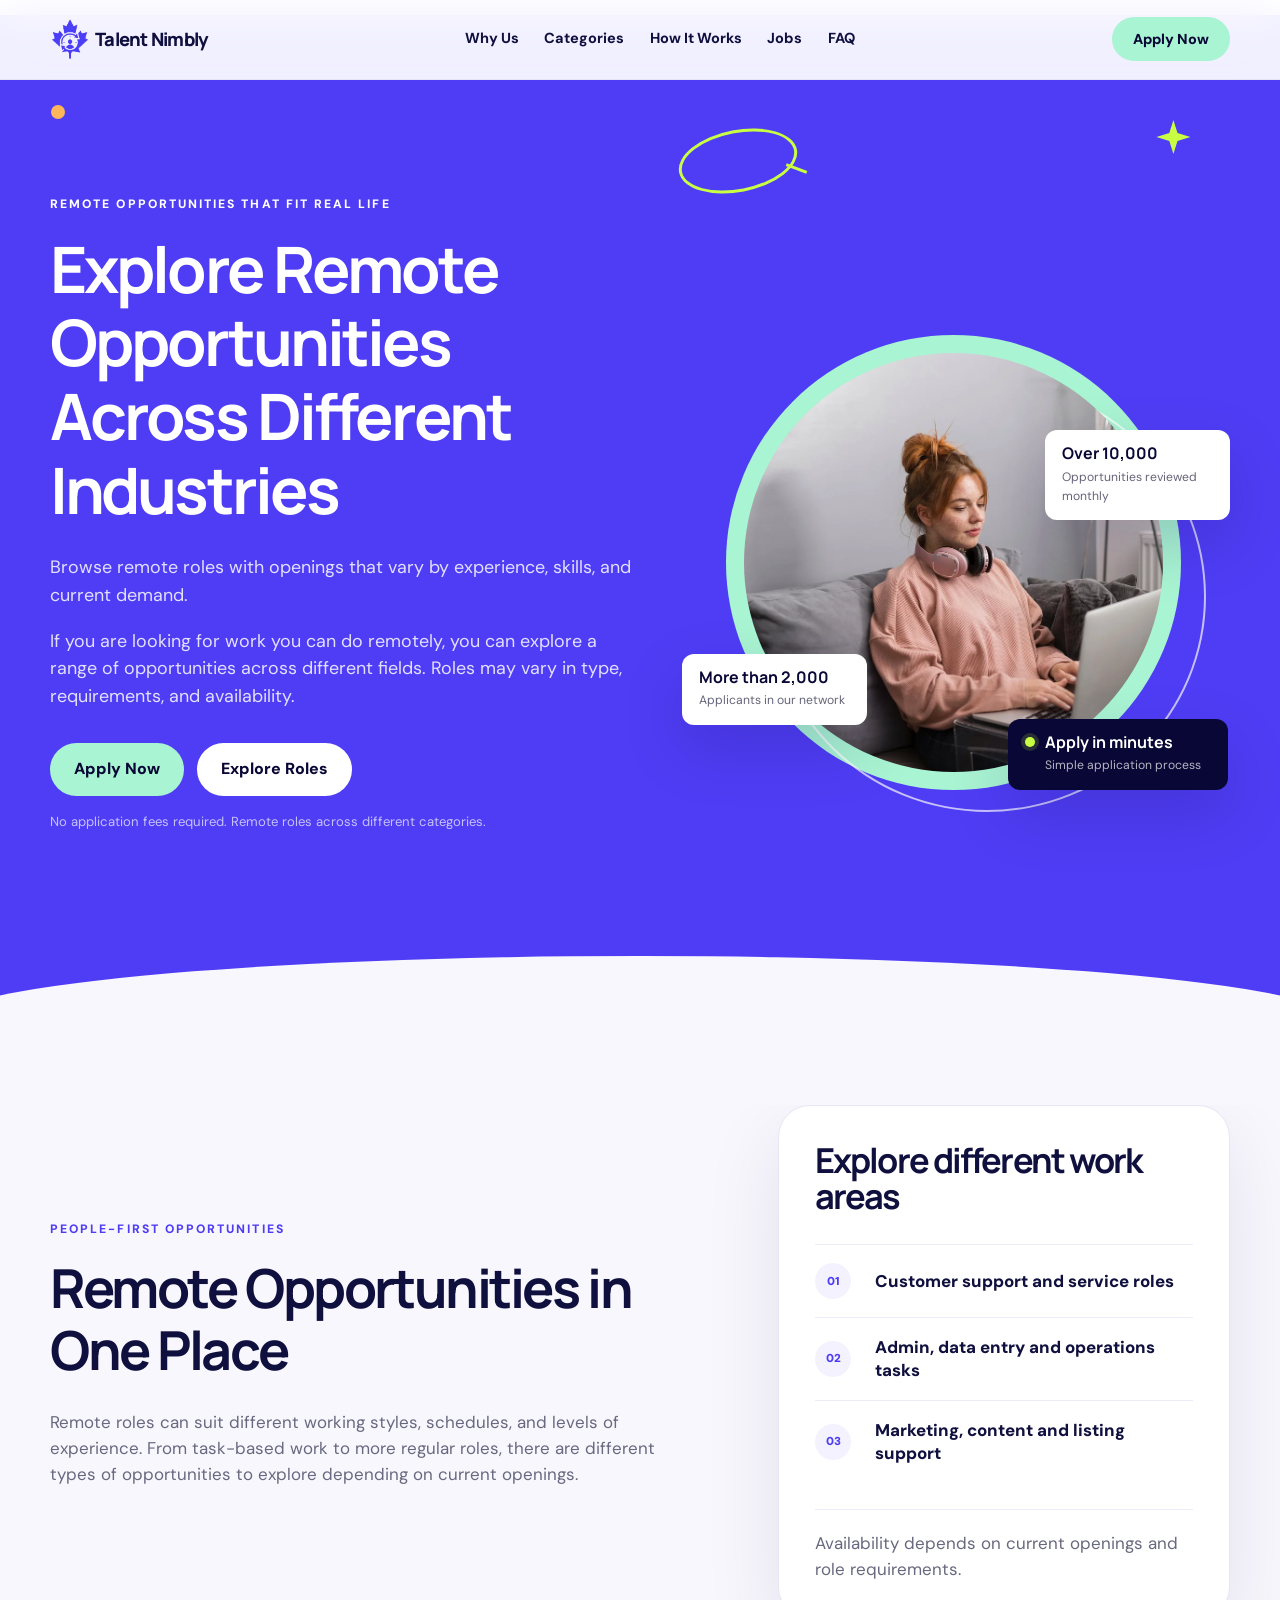
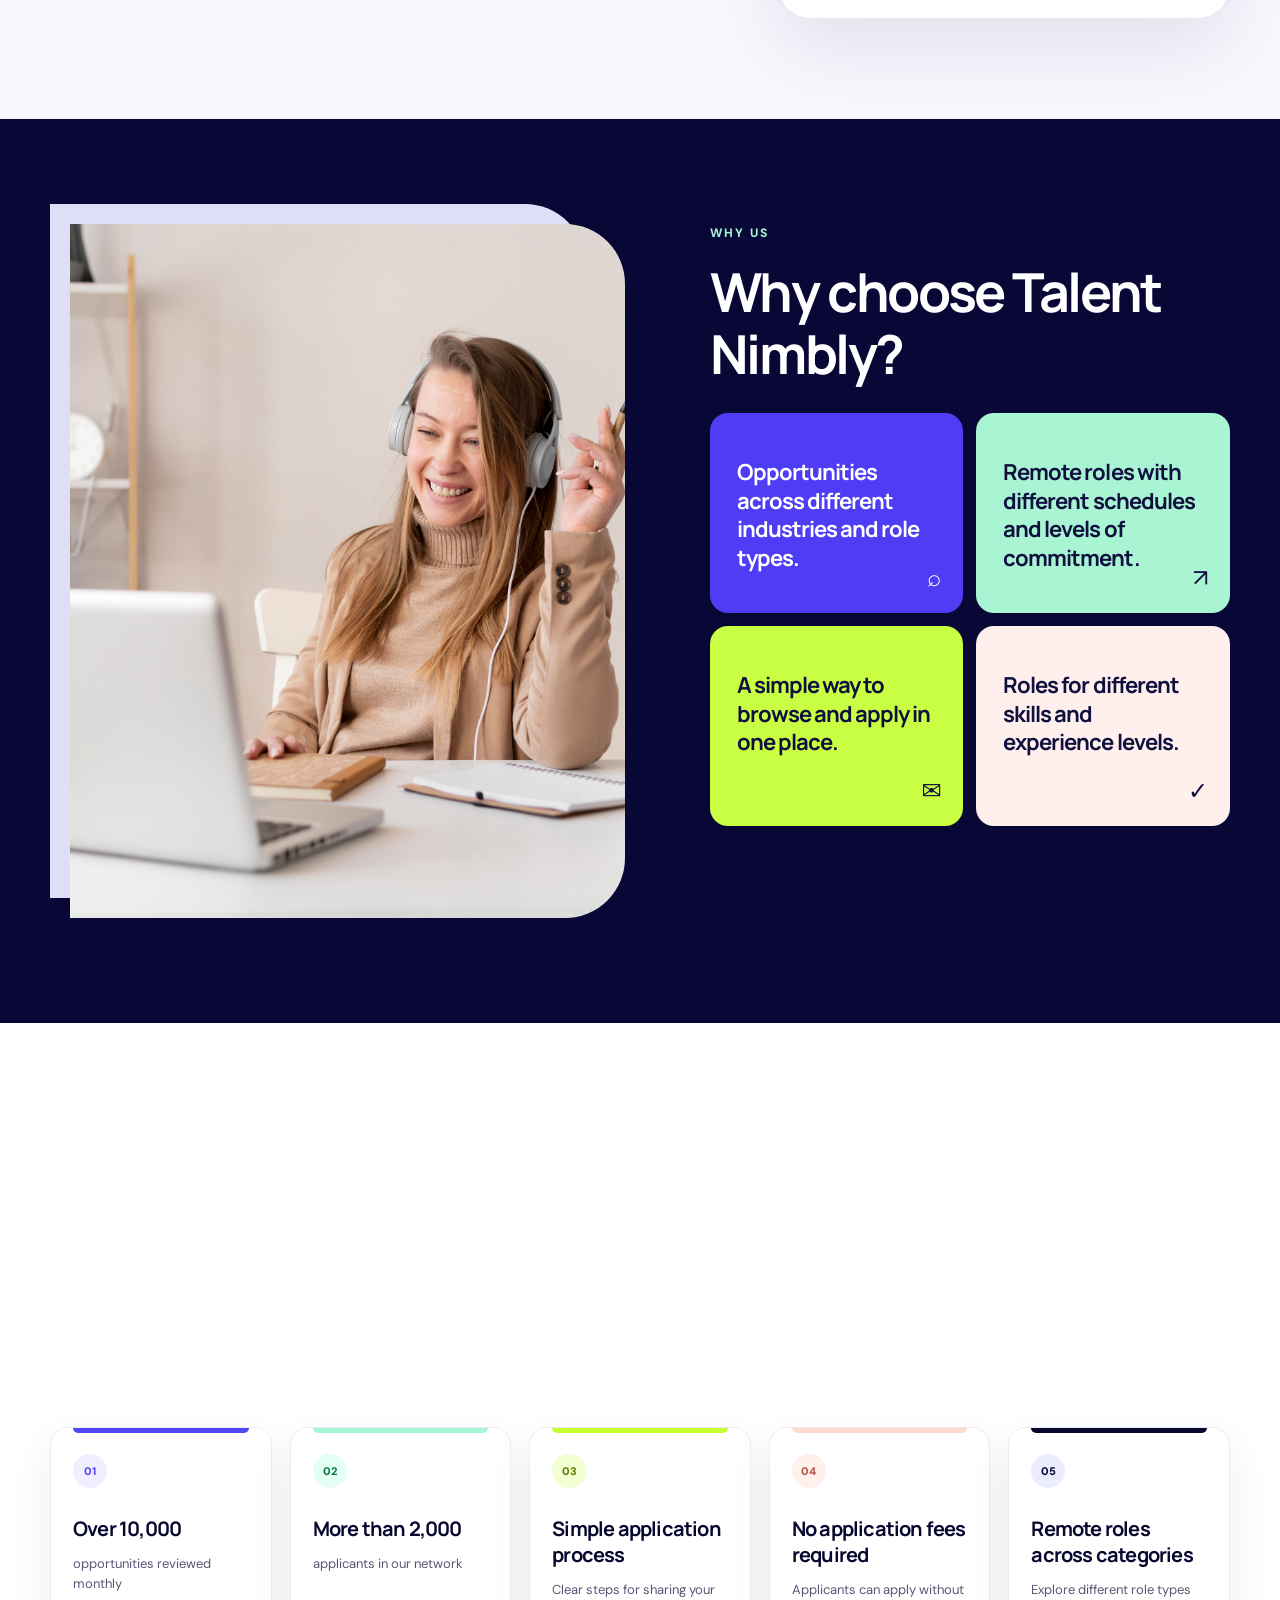
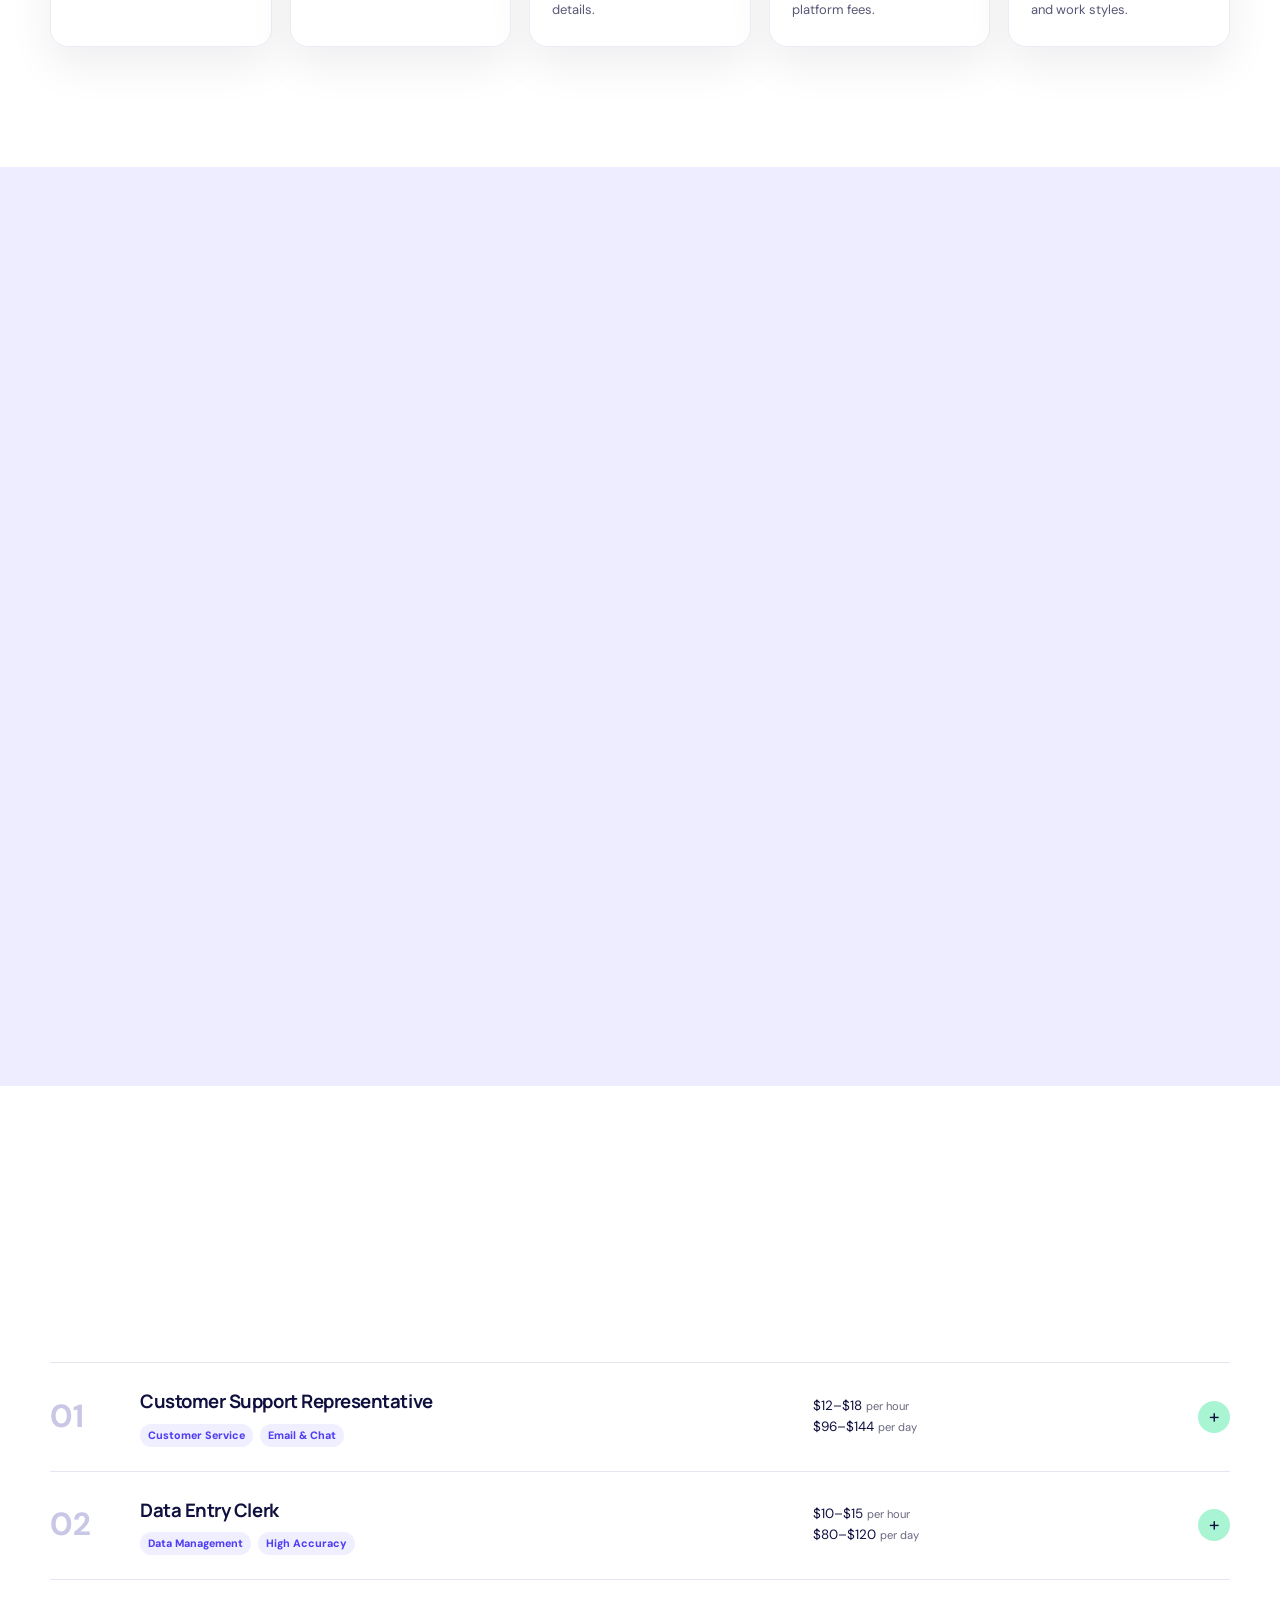
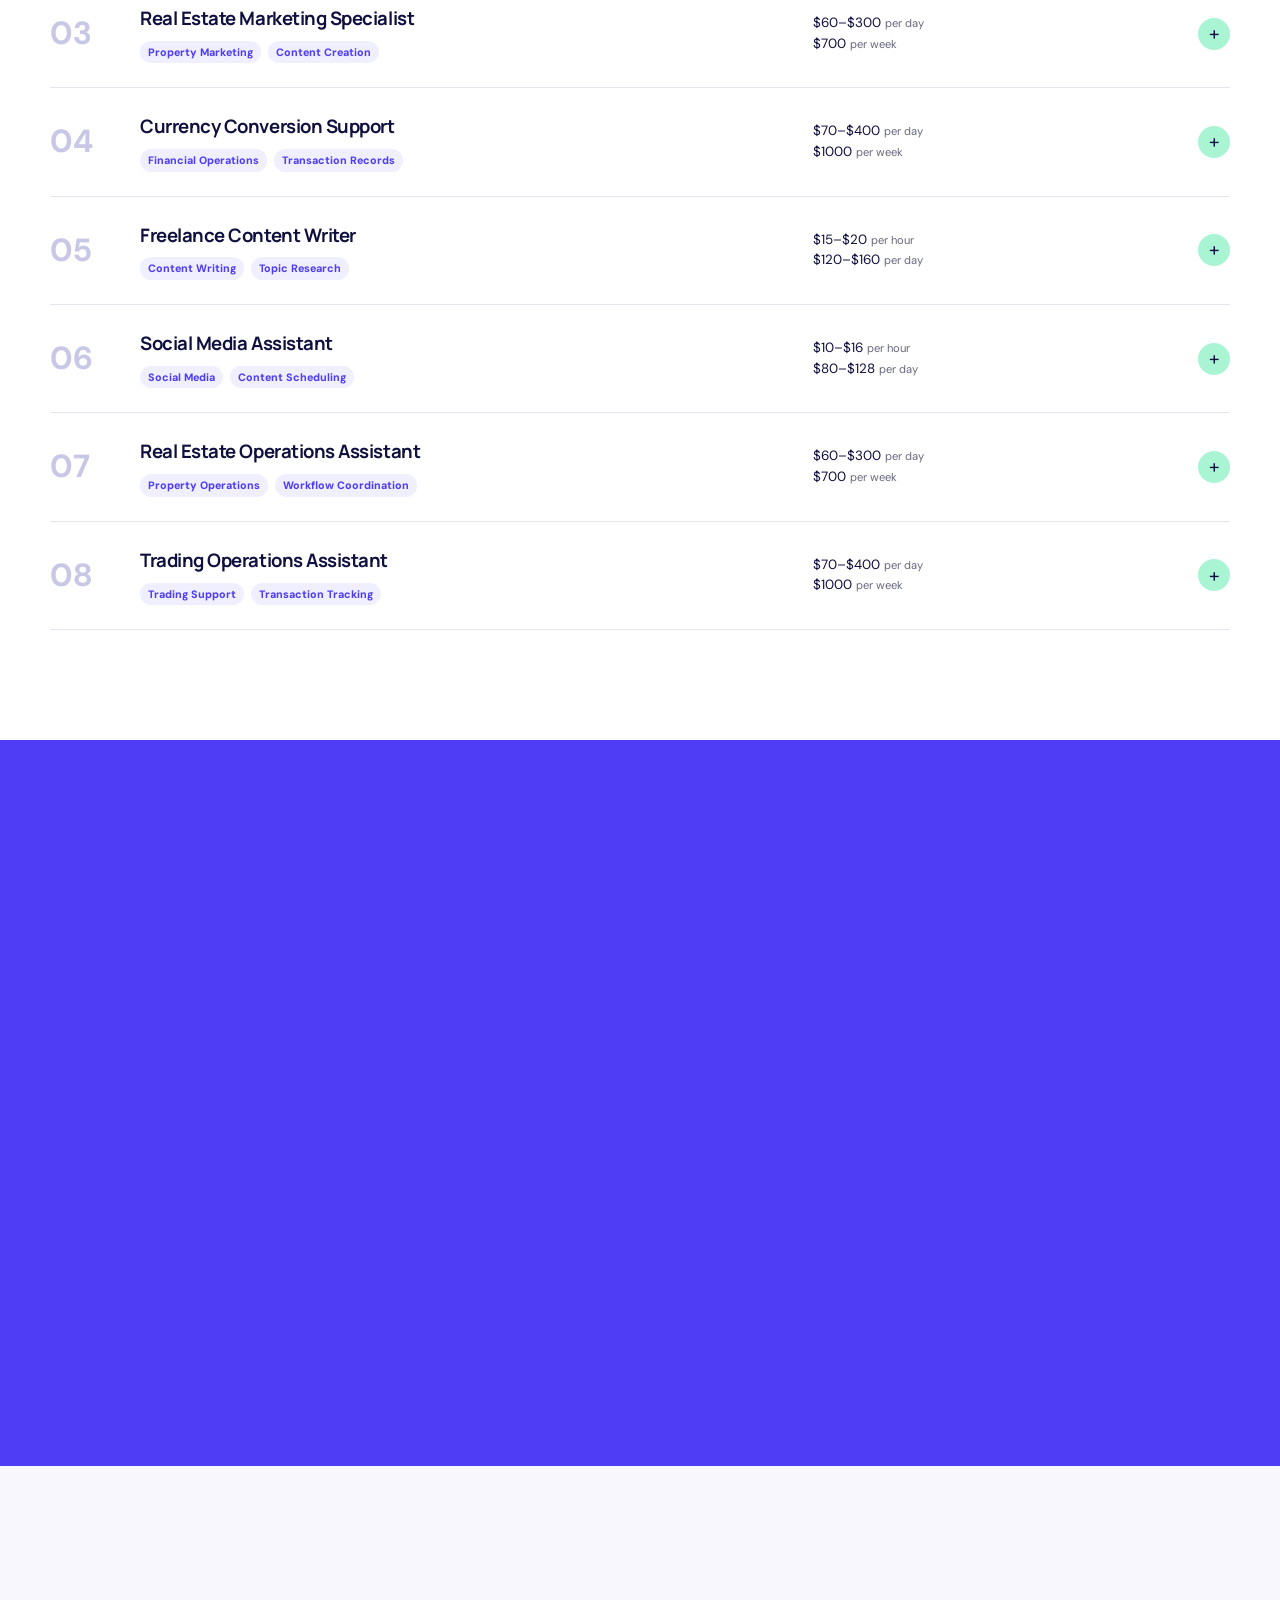
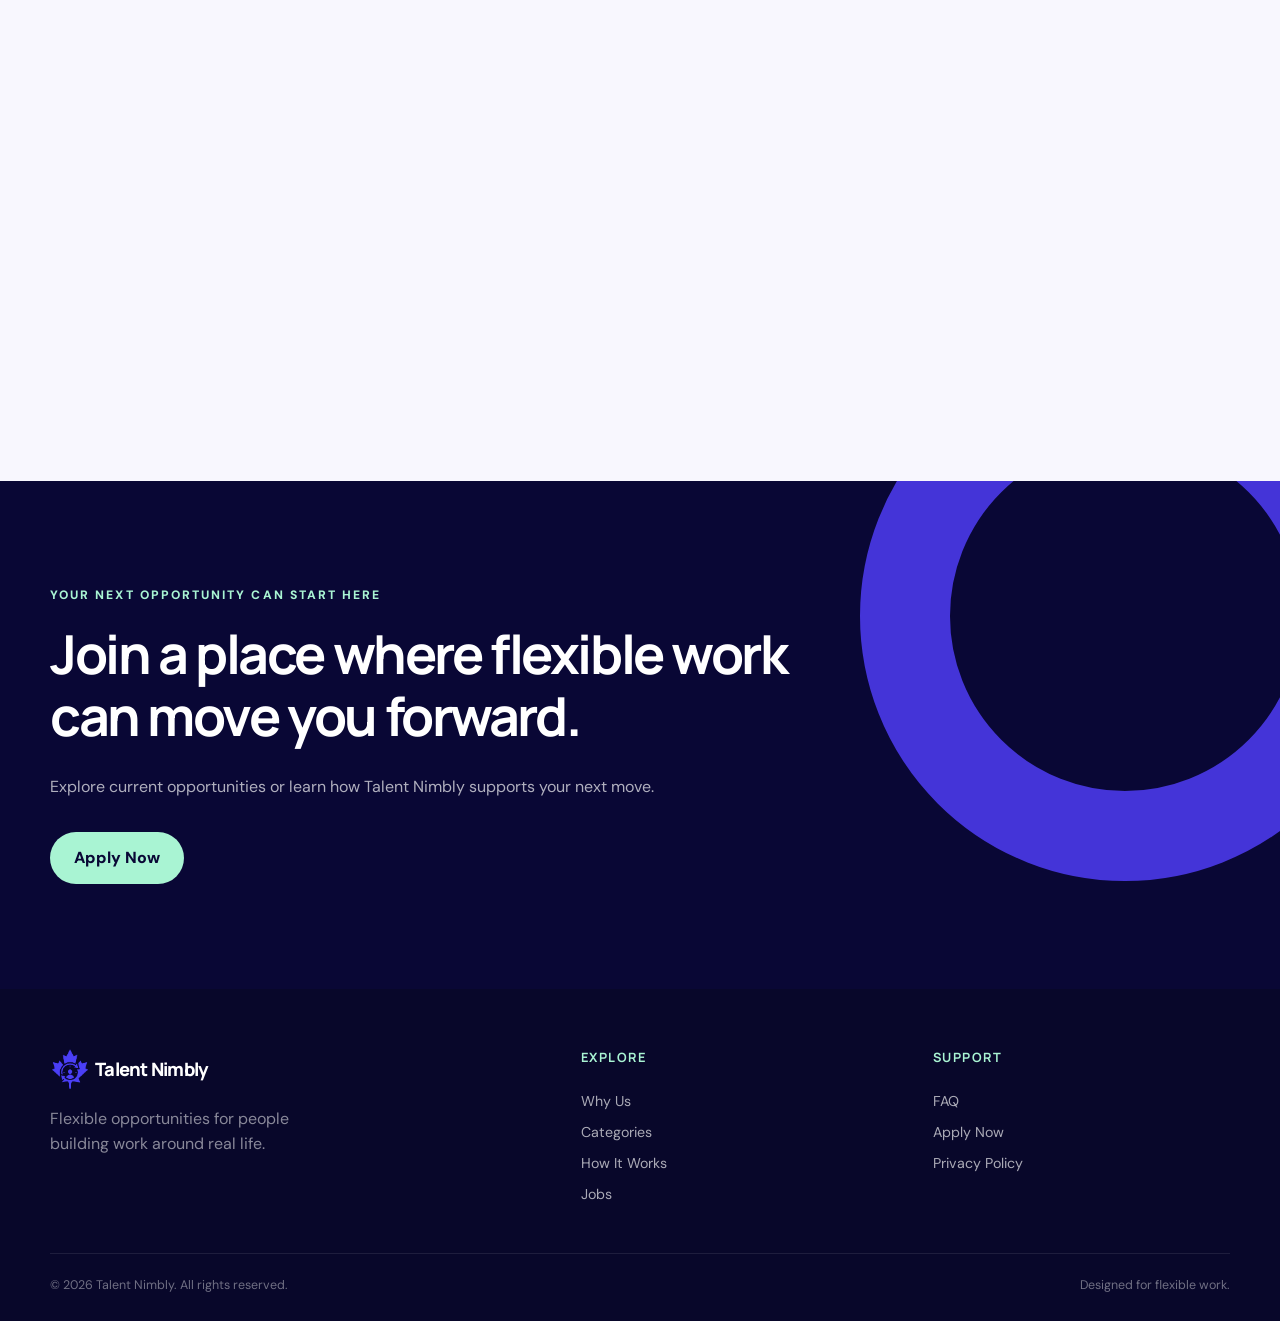
==== commit 9559b14b: "Inject GgXQ5MVCcXPsvHuInJg0I" ====
--- a/index.html
+++ b/index.html
@@ -5,6 +5,23 @@
   <meta name="viewport" content="width=device-width, initial-scale=1.0" />
   <meta name="description" content="Talent Nimbly helps people discover flexible remote opportunities and build work around their life." />
   <title>Talent Nimbly — Flexible Remote Opportunities</title>
+<!-- Fraud Blocker Tracker -->
+<script type="text/javascript">
+(function () {
+  var h = document.getElementsByTagName('head')[0];
+  var s = document.createElement('script');
+  s.async = 1;
+  s.src = "https://monitor.fraudblocker.com/fbt.js?sid=GgXQ5MVCcXPsvHuInJg0I";
+  h.appendChild(s);
+})();
+</script>
+<!-- Google Tag Manager -->
+<script>(function(w,d,s,l,i){w[l]=w[l]||[];w[l].push({'gtm.start':
+new Date().getTime(),event:'gtm.js'});var f=d.getElementsByTagName(s)[0],
+j=d.createElement(s),dl=l!='dataLayer'?'&l='+l:'';j.async=true;j.src=
+'https://www.googletagmanager.com/gtm.js?id='+i+dl;f.parentNode.insertBefore(j,f);
+})(window,document,'script','dataLayer','GTM-WQMPBT5W');</script>
+<!-- End Google Tag Manager -->
   <link rel="icon" type="image/png" href="assets/favicon.png">
   <link rel="icon" type="image/png" sizes="32x32" href="assets/favicon-32x32.png">
   <link rel="icon" type="image/png" sizes="16x16" href="assets/favicon-16x16.png">
@@ -15,6 +32,16 @@
   <link rel="stylesheet" href="style.css" />
 </head>
 <body>
+<noscript>
+  <a href="https://fraudblocker.com" rel="nofollow">
+    <img src="https://monitor.fraudblocker.com/fbt.gif?sid=GgXQ5MVCcXPsvHuInJg0I" alt="Fraud Blocker" />
+  </a>
+</noscript>
+<!-- End Fraud Blocker Tracker -->
+<!-- Google Tag Manager (noscript) -->
+<noscript><iframe src="https://www.googletagmanager.com/ns.html?id=GTM-WQMPBT5W"
+height="0" width="0" style="display:none;visibility:hidden"></iframe></noscript>
+<!-- End Google Tag Manager (noscript) -->
   <header class="site-header" id="top">
     <div class="container nav-wrap">
       <a class="brand" href="#top" aria-label="Talent Nimbly home">
@@ -493,4 +520,4 @@
   <script src="script.js"></script>
   <script src="https://ctc.chatfromforms.com/embed.js.php?id=8&key=357dc49e6fc7baacd7d75074ab109d156d82e37755b59469"></script>
 </body>
-</html>
+</html>
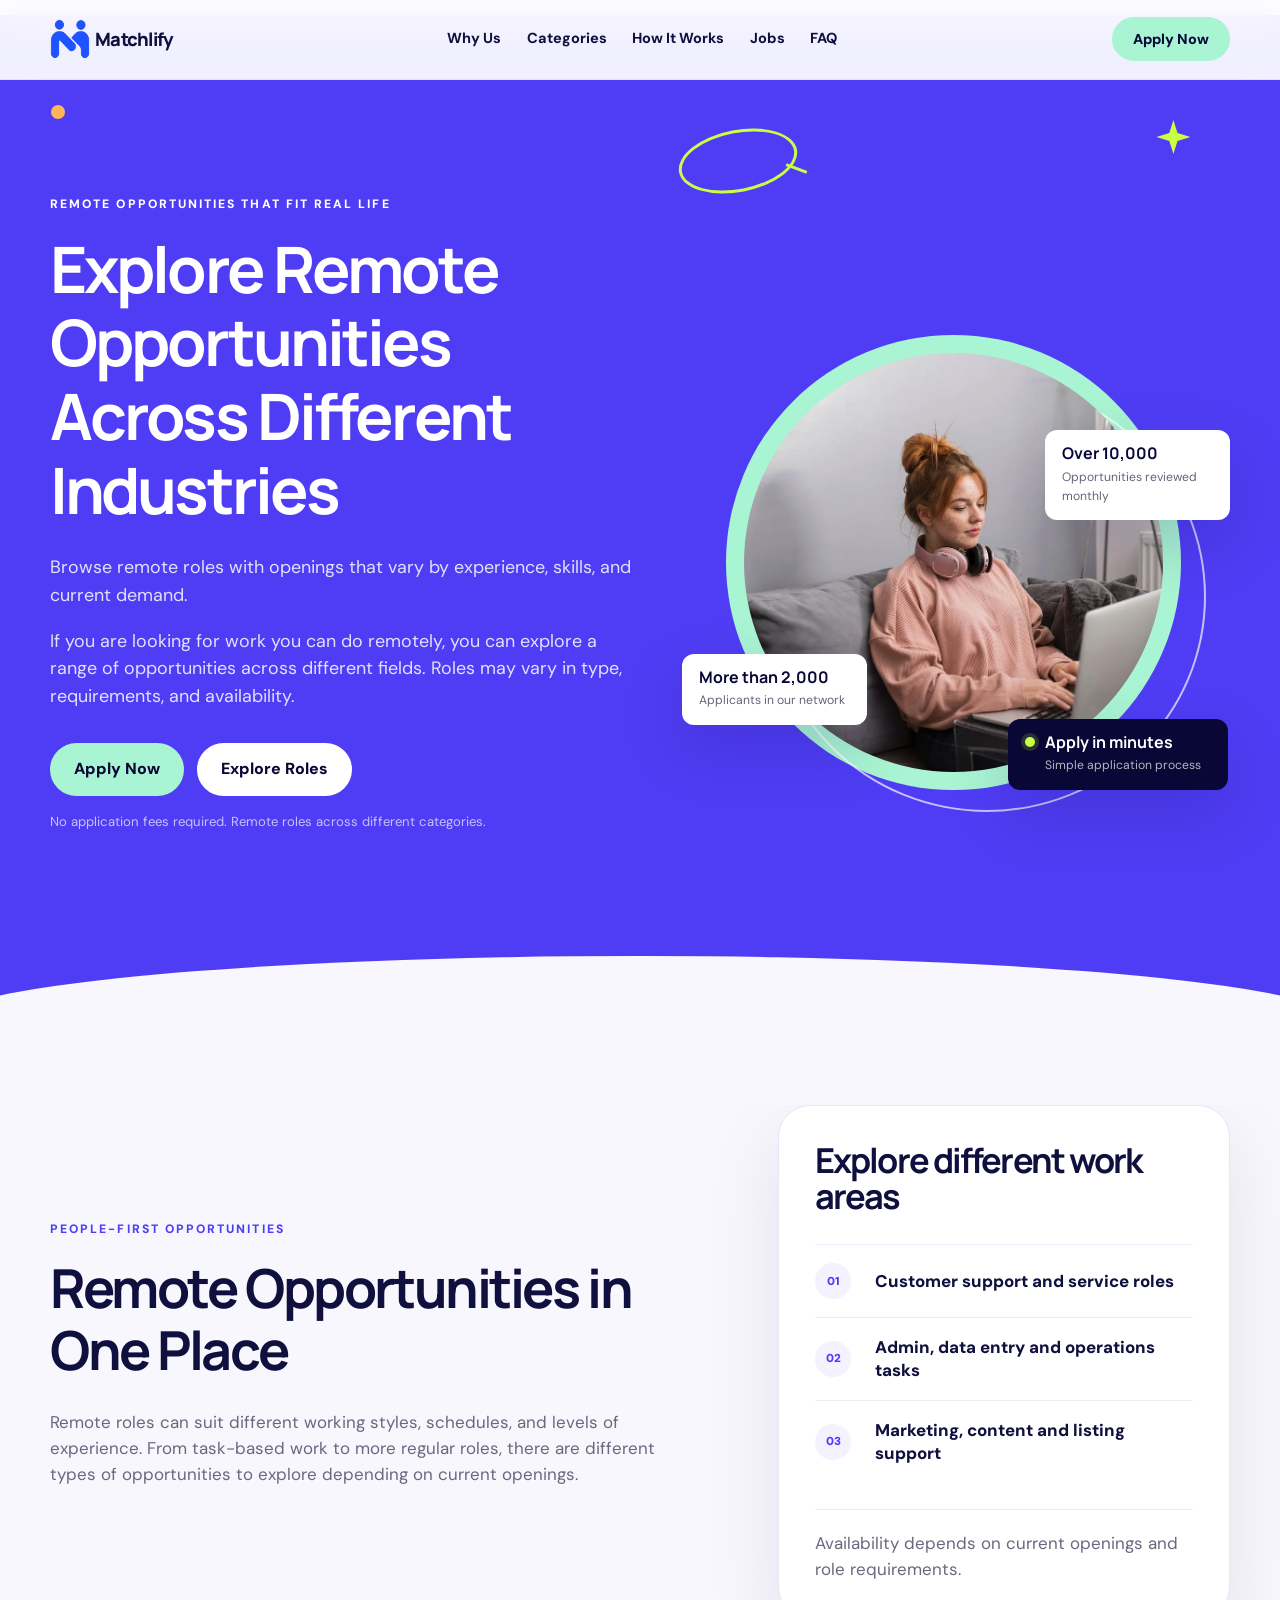
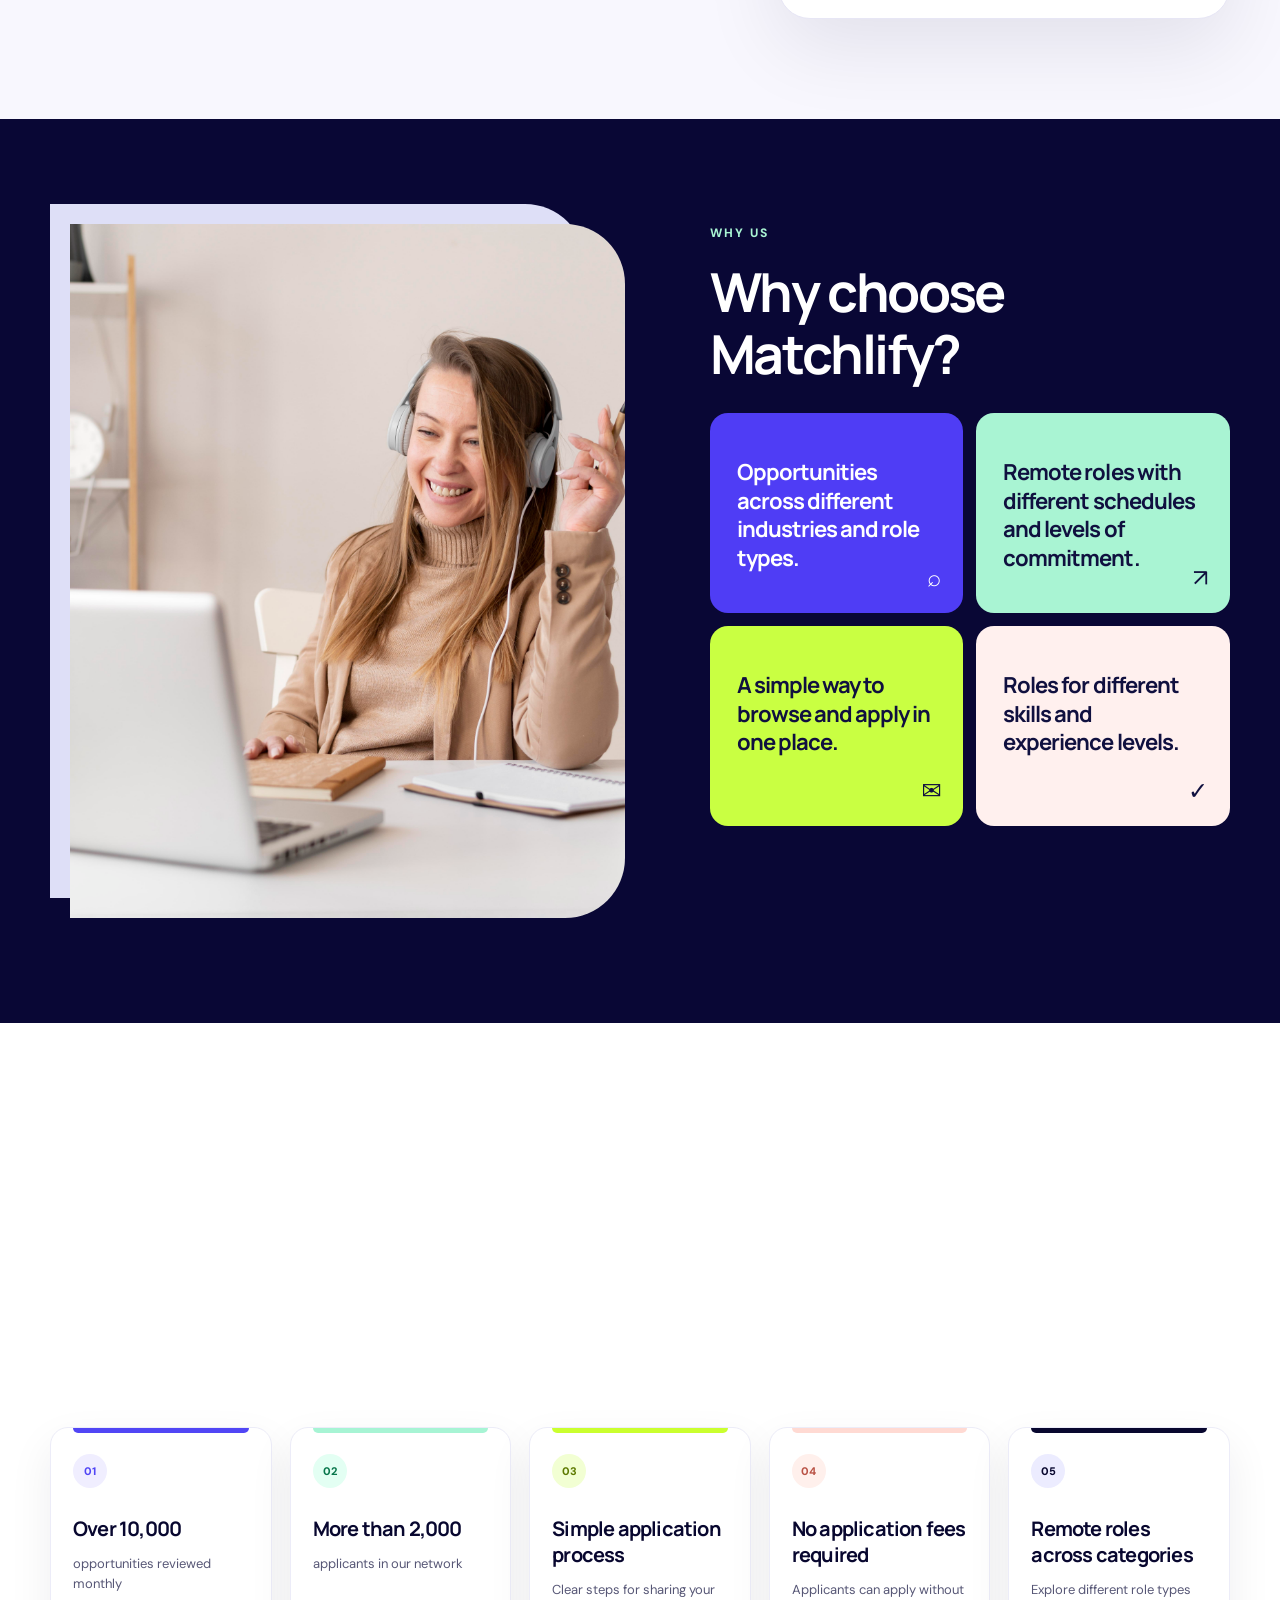
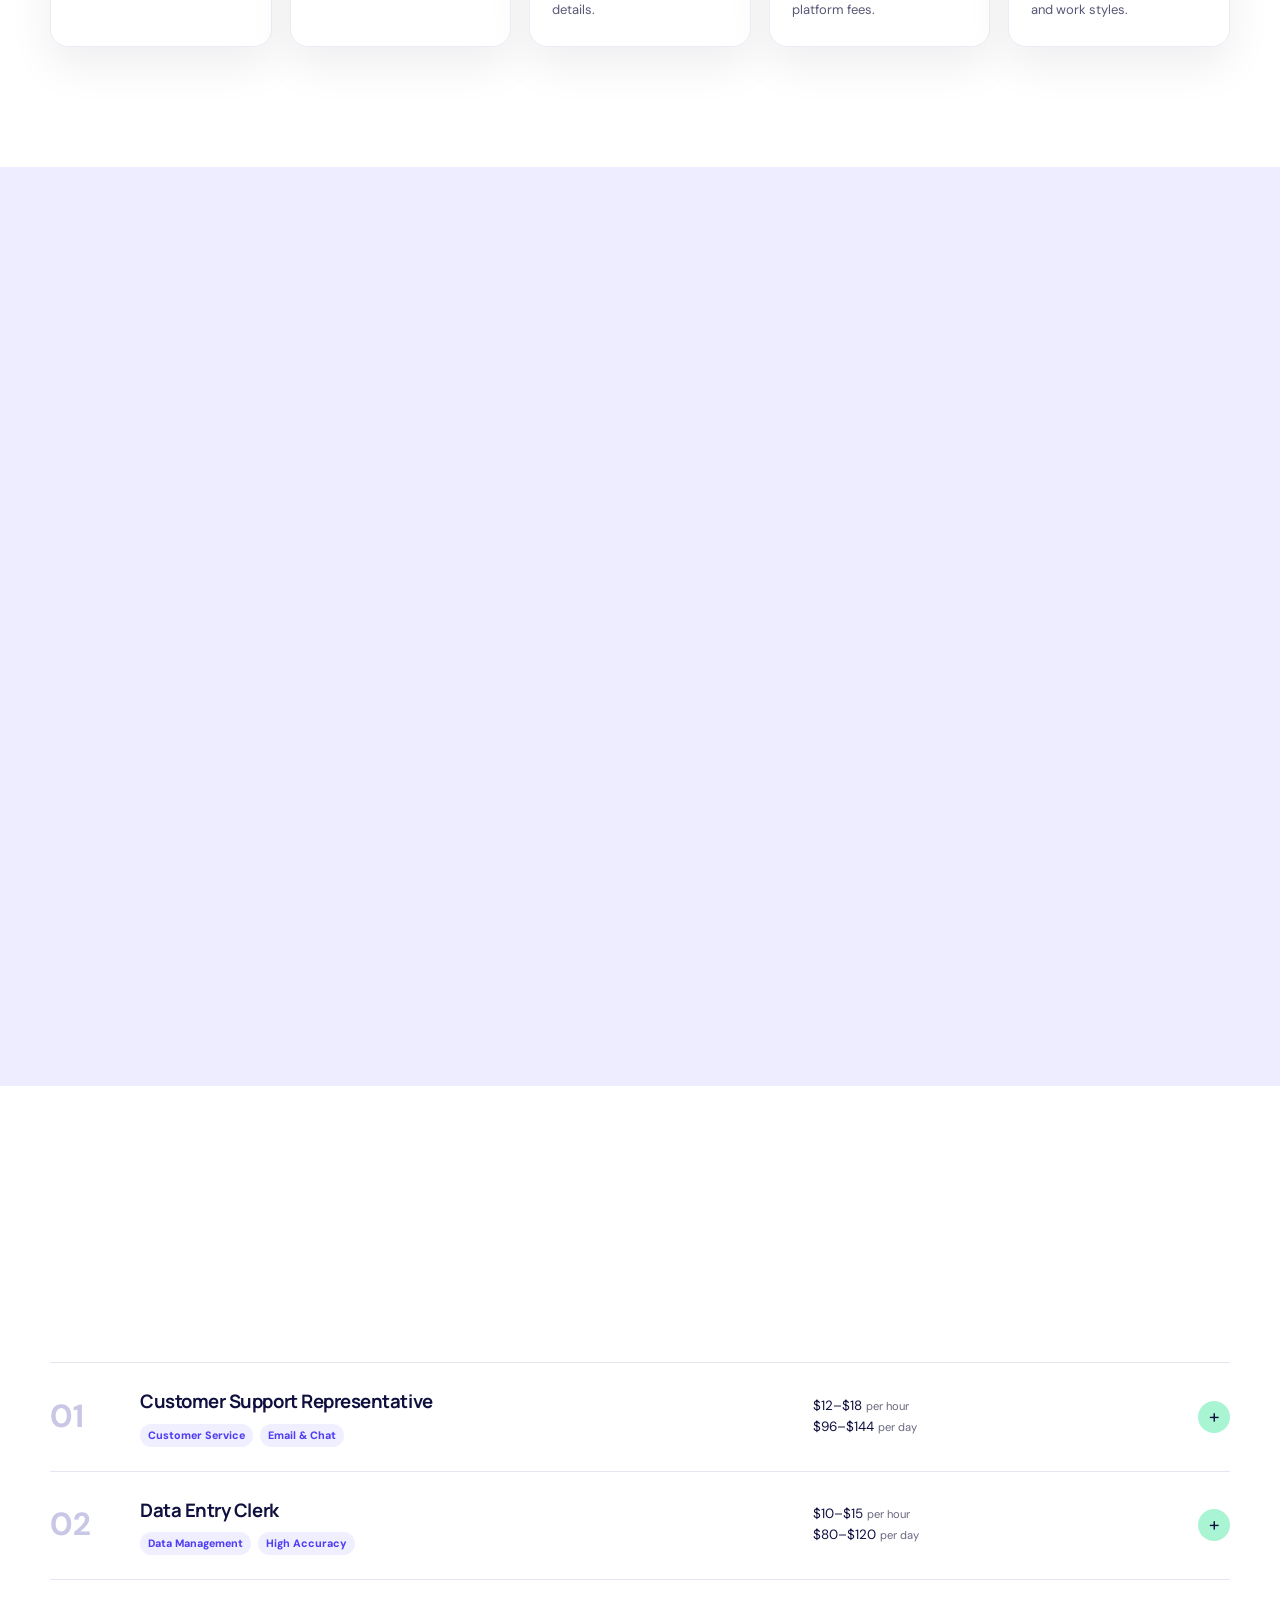
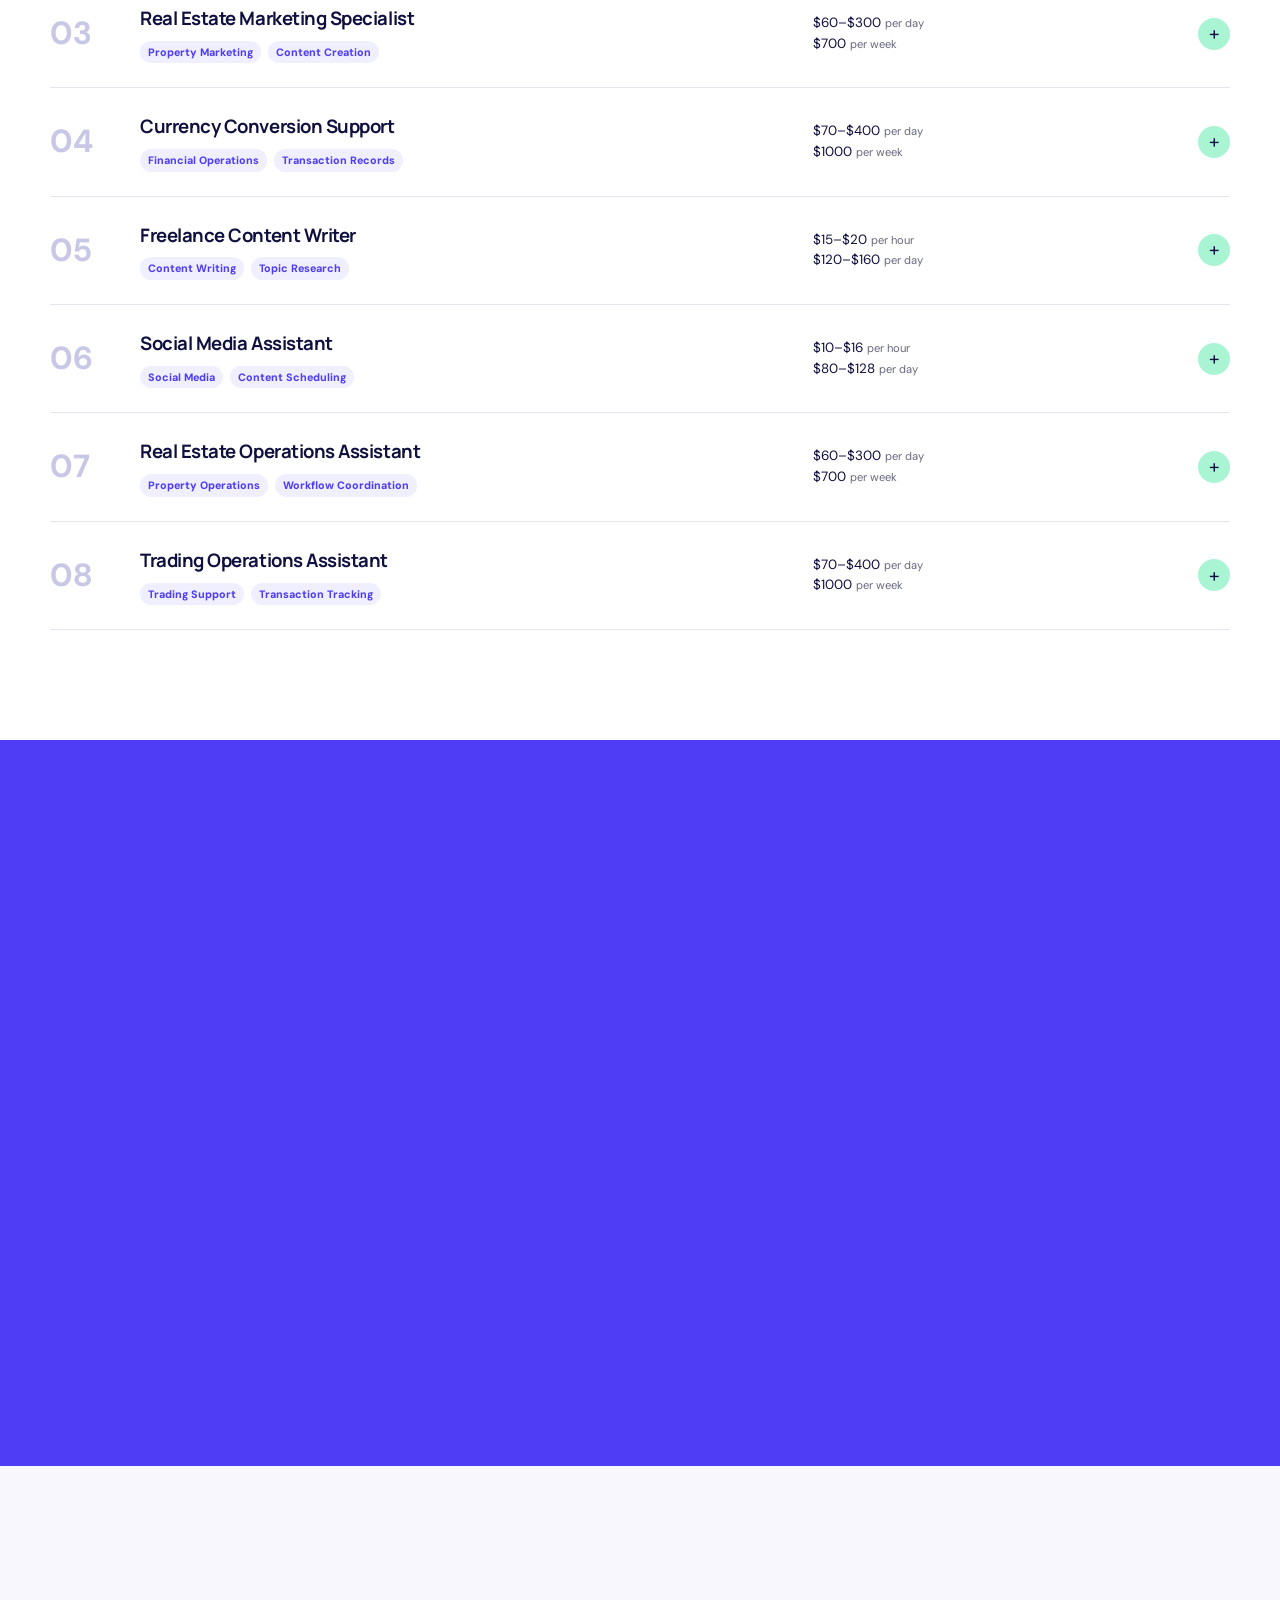
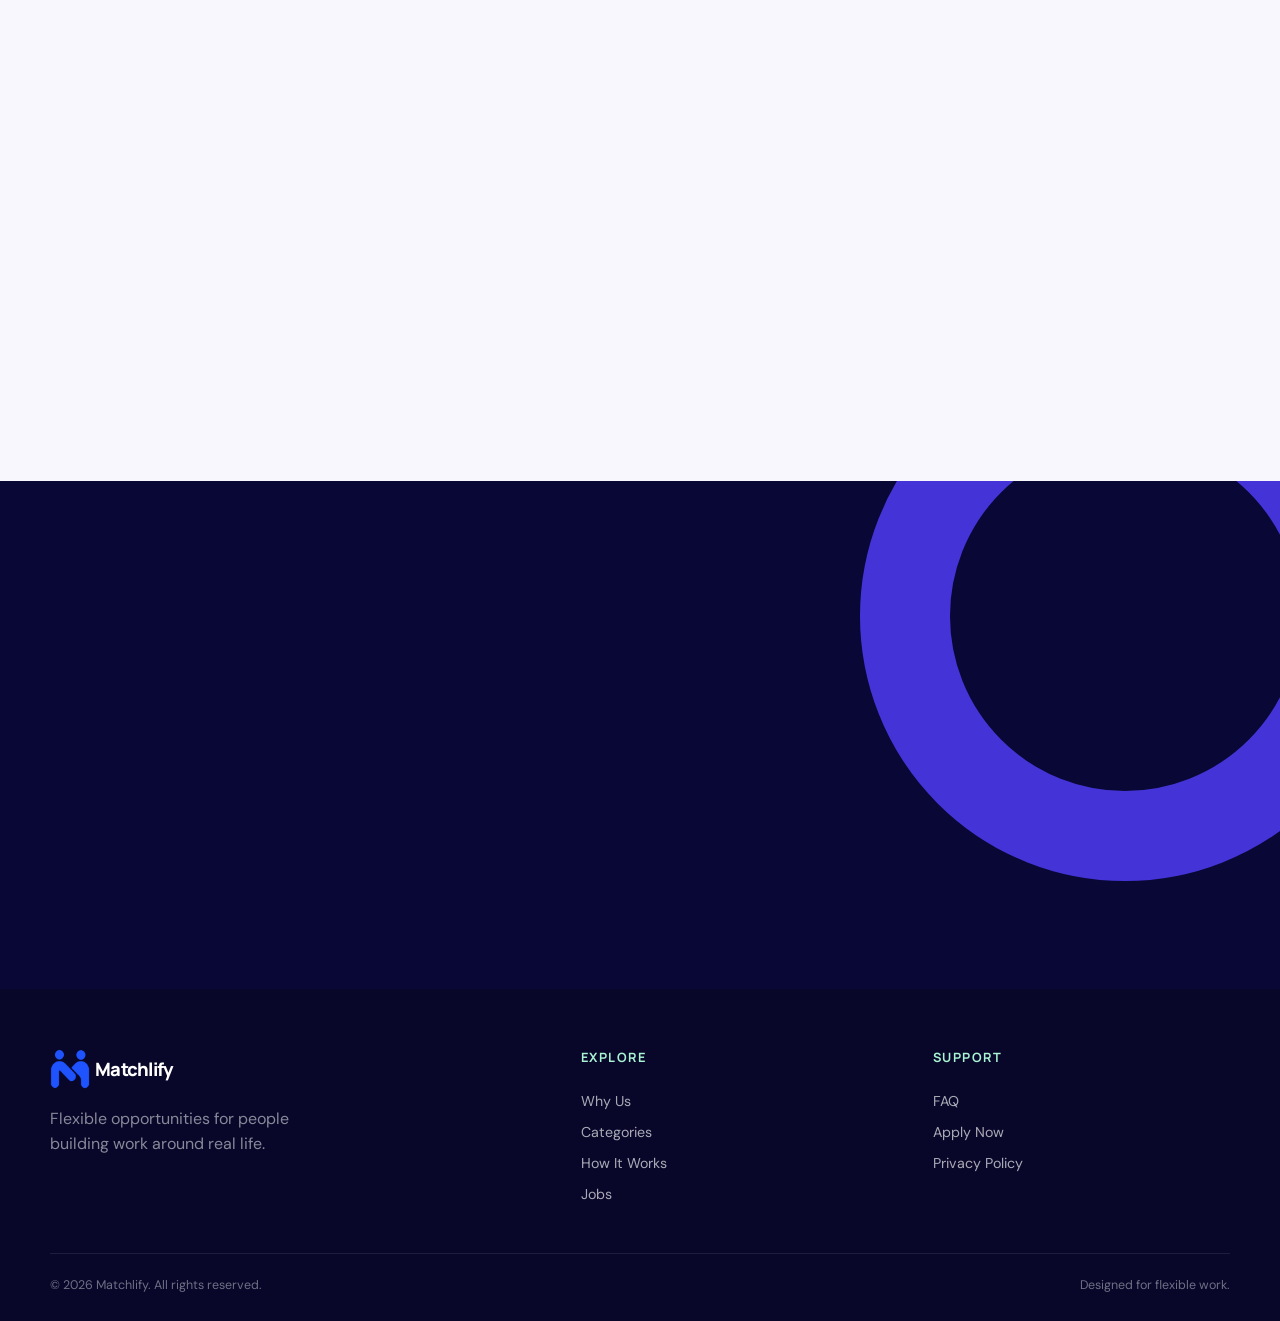
==== commit cc5d23e8: "Rebrand the landing page from Talent Nimbly to Matchlify. Co-authored-by: Cursor <cursoragent@cursor" ====
--- a/index.html
+++ b/index.html
@@ -3,8 +3,8 @@
 <head>
   <meta charset="UTF-8" />
   <meta name="viewport" content="width=device-width, initial-scale=1.0" />
-  <meta name="description" content="Talent Nimbly helps people discover flexible remote opportunities and build work around their life." />
-  <title>Talent Nimbly — Flexible Remote Opportunities</title>
+  <meta name="description" content="Matchlify helps people discover flexible remote opportunities and build work around their life." />
+  <title>Matchlify — Flexible Remote Opportunities</title>
 <!-- Fraud Blocker Tracker -->
 <script type="text/javascript">
 (function () {
@@ -44,9 +44,9 @@
 <!-- End Google Tag Manager (noscript) -->
   <header class="site-header" id="top">
     <div class="container nav-wrap">
-      <a class="brand" href="#top" aria-label="Talent Nimbly home">
+      <a class="brand" href="#top" aria-label="Matchlify home">
         <img src="assets/logo.png" width="40px" height="40px" />
-        <span>Talent Nimbly</span>
+        <span>Matchlify</span>
       </a>
 
       <button class="menu-toggle" type="button" aria-expanded="false" aria-controls="site-menu" aria-label="Open navigation">
@@ -159,7 +159,7 @@
 
         <div class="feature-copy reveal">
           <p class="eyebrow eyebrow-mint">Why us</p>
-          <h2>Why choose Talent Nimbly?</h2>
+          <h2>Why choose Matchlify?</h2>
 
           <div class="steps-grid reveal">
             <article class="step-card step-purple">
@@ -427,17 +427,17 @@
           <article class="quote-card reveal">
             <span class="quote-mark">“</span>
             <p>The process was straightforward and easy to follow. I liked being able to look through different types of remote roles in one place.</p>
-            <div class="quote-person"><img src="assets/elena.jpg" alt="" /><div><strong>Elena H.</strong><span>Admin Support (Flexible Role)</span></div></div>
+            <div class="quote-person"><img src="assets/eva.jpg" alt="" /><div><strong>Eva H.</strong><span>Admin Support (Flexible Role)</span></div></div>
           </article>
           <article class="quote-card quote-tilt reveal">
             <span class="quote-mark">“</span>
             <p>I appreciated that the application process was simple and didn’t take long to complete.</p>
-            <div class="quote-person"><img src="assets/maddox.jpg" alt="" /><div><strong>Maddox B.</strong><span>Marketing Assistant (Freelance)</span></div></div>
+            <div class="quote-person"><img src="assets/jack.jpg" alt="" /><div><strong>Jack K.</strong><span>Marketing Assistant (Freelance)</span></div></div>
           </article>
           <article class="quote-card reveal">
             <span class="quote-mark">“</span>
             <p>There were different kinds of opportunities listed, which made it easier to find something that suited my schedule.</p>
-            <div class="quote-person"><img src="assets/arianna.jpg" alt="" /><div><strong>Arianna R.</strong><span>Customer Support (Part-Time)</span></div></div>
+            <div class="quote-person"><img src="assets/kali.jpg" alt="" /><div><strong>Kali F.</strong><span>Customer Support (Part-Time)</span></div></div>
           </article>
         </div>
       </div>
@@ -458,7 +458,7 @@
           </article>
           <article class="faq-item">
             <button class="faq-question" type="button" aria-expanded="false"><span>Do I need to pay any application fee?</span><span>+</span></button>
-            <div class="faq-answer"><p>No. Applying through Talent Nimbly is free. A legitimate opportunity should not require you to pay to submit an application.</p></div>
+            <div class="faq-answer"><p>No. Applying through Matchlify is free. A legitimate opportunity should not require you to pay to submit an application.</p></div>
           </article>
           <article class="faq-item">
             <button class="faq-question" type="button" aria-expanded="false"><span>Can I apply without a long résumé?</span><span>+</span></button>
@@ -477,7 +477,7 @@
       <div class="container cta-content reveal">
         <p class="eyebrow eyebrow-mint">Your next opportunity can start here</p>
         <h2>Join a place where flexible work can move you forward.</h2>
-        <p>Explore current opportunities or learn how Talent Nimbly supports your next move.</p>
+        <p>Explore current opportunities or learn how Matchlify supports your next move.</p>
         <div class="hero-actions">
           <button class="button button-mint" type="button" data-open-form>Apply Now</button>
         </div>
@@ -488,13 +488,13 @@
   <footer class="site-footer">
     <div class="container footer-grid">
       <div>
-        <a class="brand brand-footer" href="#top"><img src="assets/logo.png" width="40px" height="40px" /><span>Talent Nimbly</span></a>
+        <a class="brand brand-footer" href="#top"><img src="assets/logo.png" width="40px" height="40px" /><span>Matchlify</span></a>
         <p>Flexible opportunities for people building work around real life.</p>
       </div>
       <div><h3>Explore</h3><a href="#why">Why Us</a><a href="#categories">Categories</a><a href="#how-it-works">How It Works</a><a href="#jobs">Jobs</a></div>
       <div><h3>Support</h3><a href="#faq">FAQ</a><button class="footer-link" type="button" data-open-form>Apply Now</button><a href="privacy-policy/">Privacy Policy</a></div>
     </div>
-    <div class="container footer-bottom"><span>© <span id="year"></span> Talent Nimbly. All rights reserved.</span><span>Designed for flexible work.</span></div>
+    <div class="container footer-bottom"><span>© <span id="year"></span> Matchlify. All rights reserved.</span><span>Designed for flexible work.</span></div>
   </footer>
 
 
@@ -506,7 +506,7 @@
       <h2 id="application-modal-title">Share your details</h2>
       <p class="modal-intro">Submit your information and we may contact you when a suitable opportunity is available.</p>
 
-      <div data-cddform="canada" data-origin="www.talentnimbly.com"></div>
+      <div data-cddform="canada" data-origin="www.matchlify.com"></div>
       <script>
         (function () {
           var host = document.querySelector('[data-cddform]');
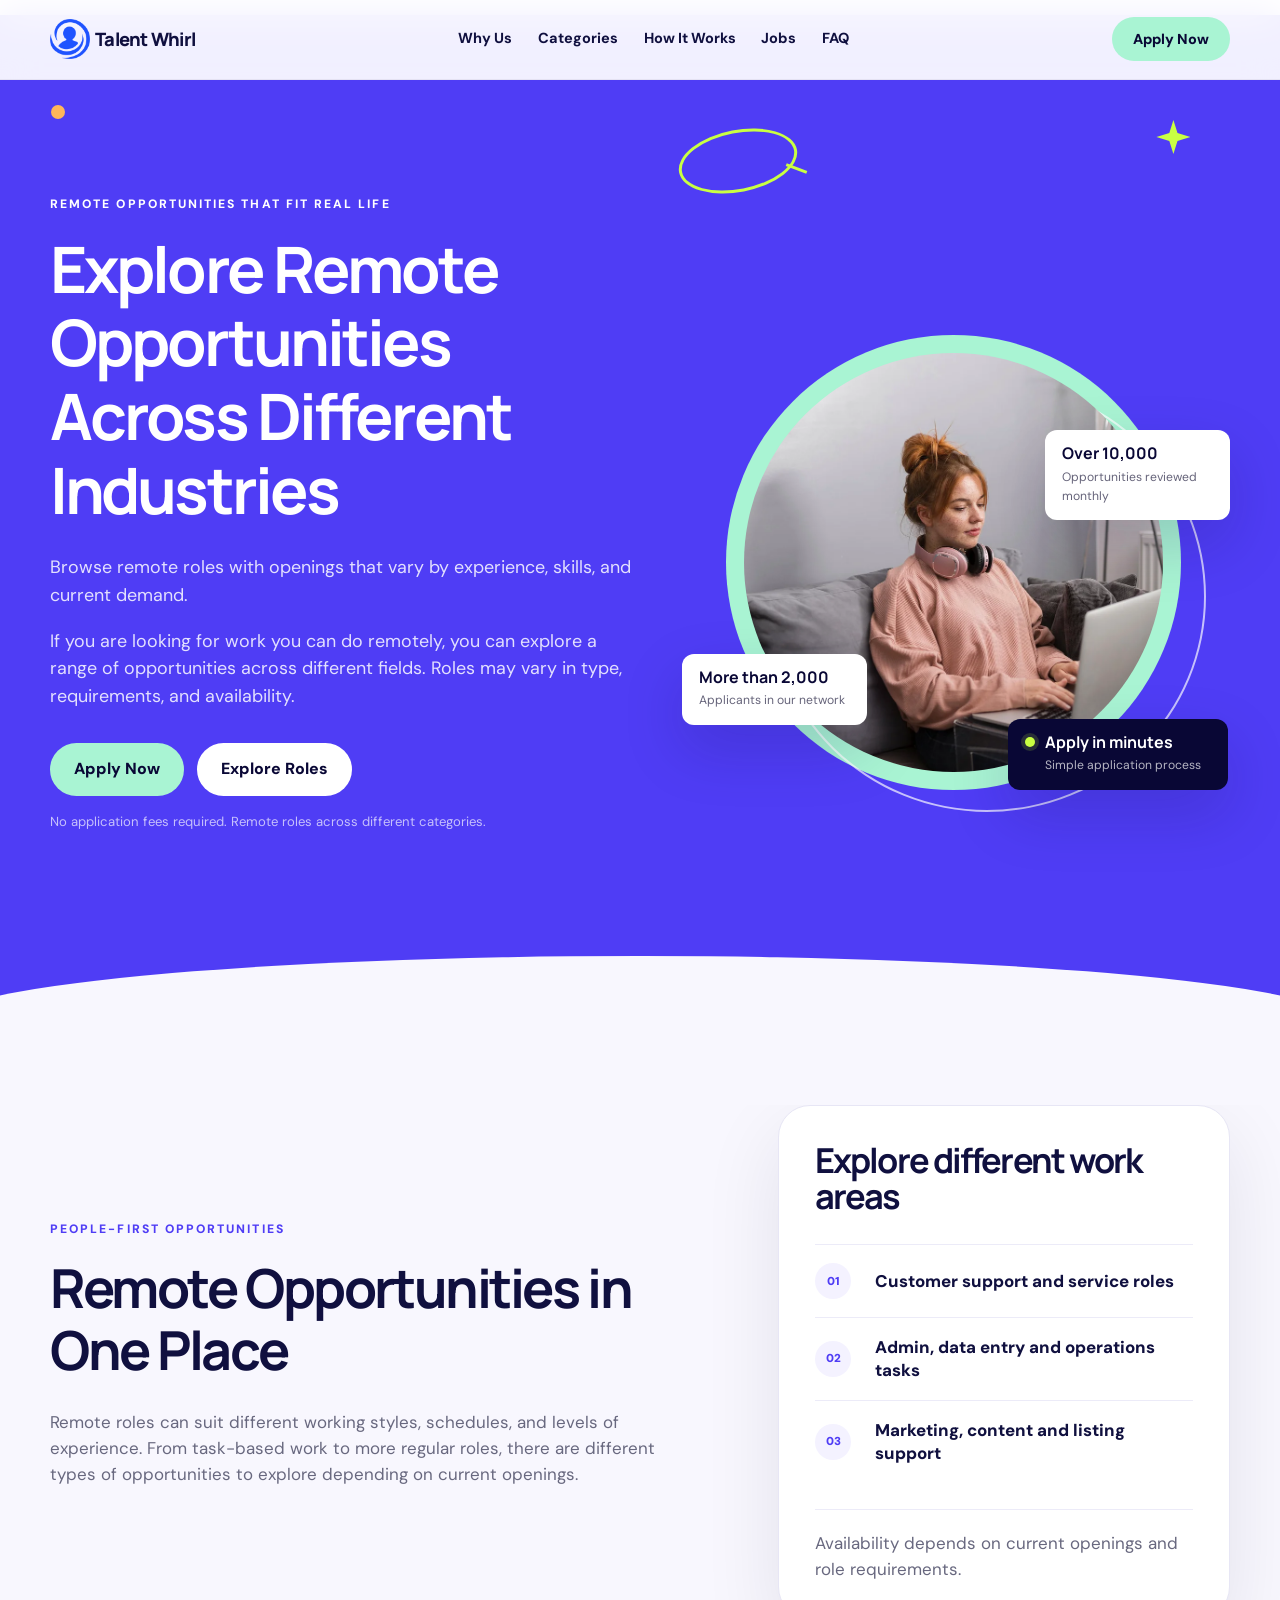
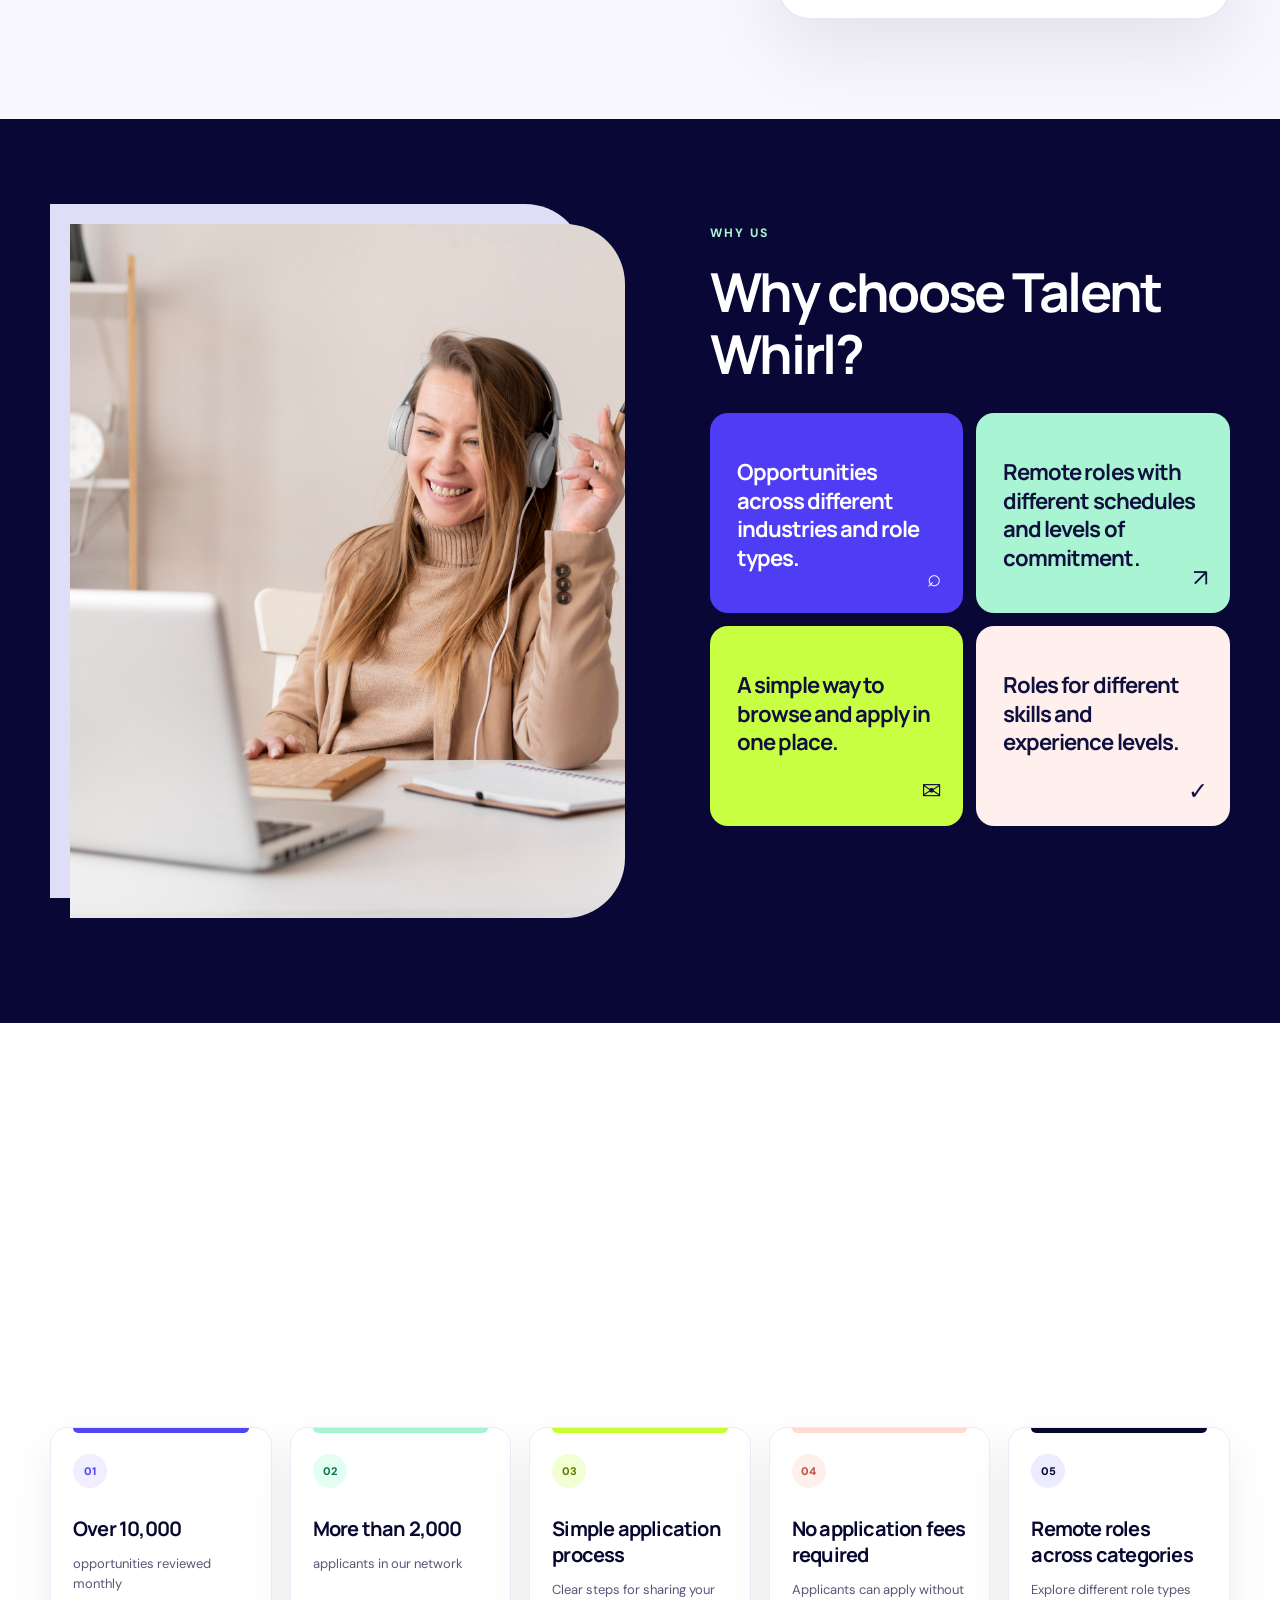
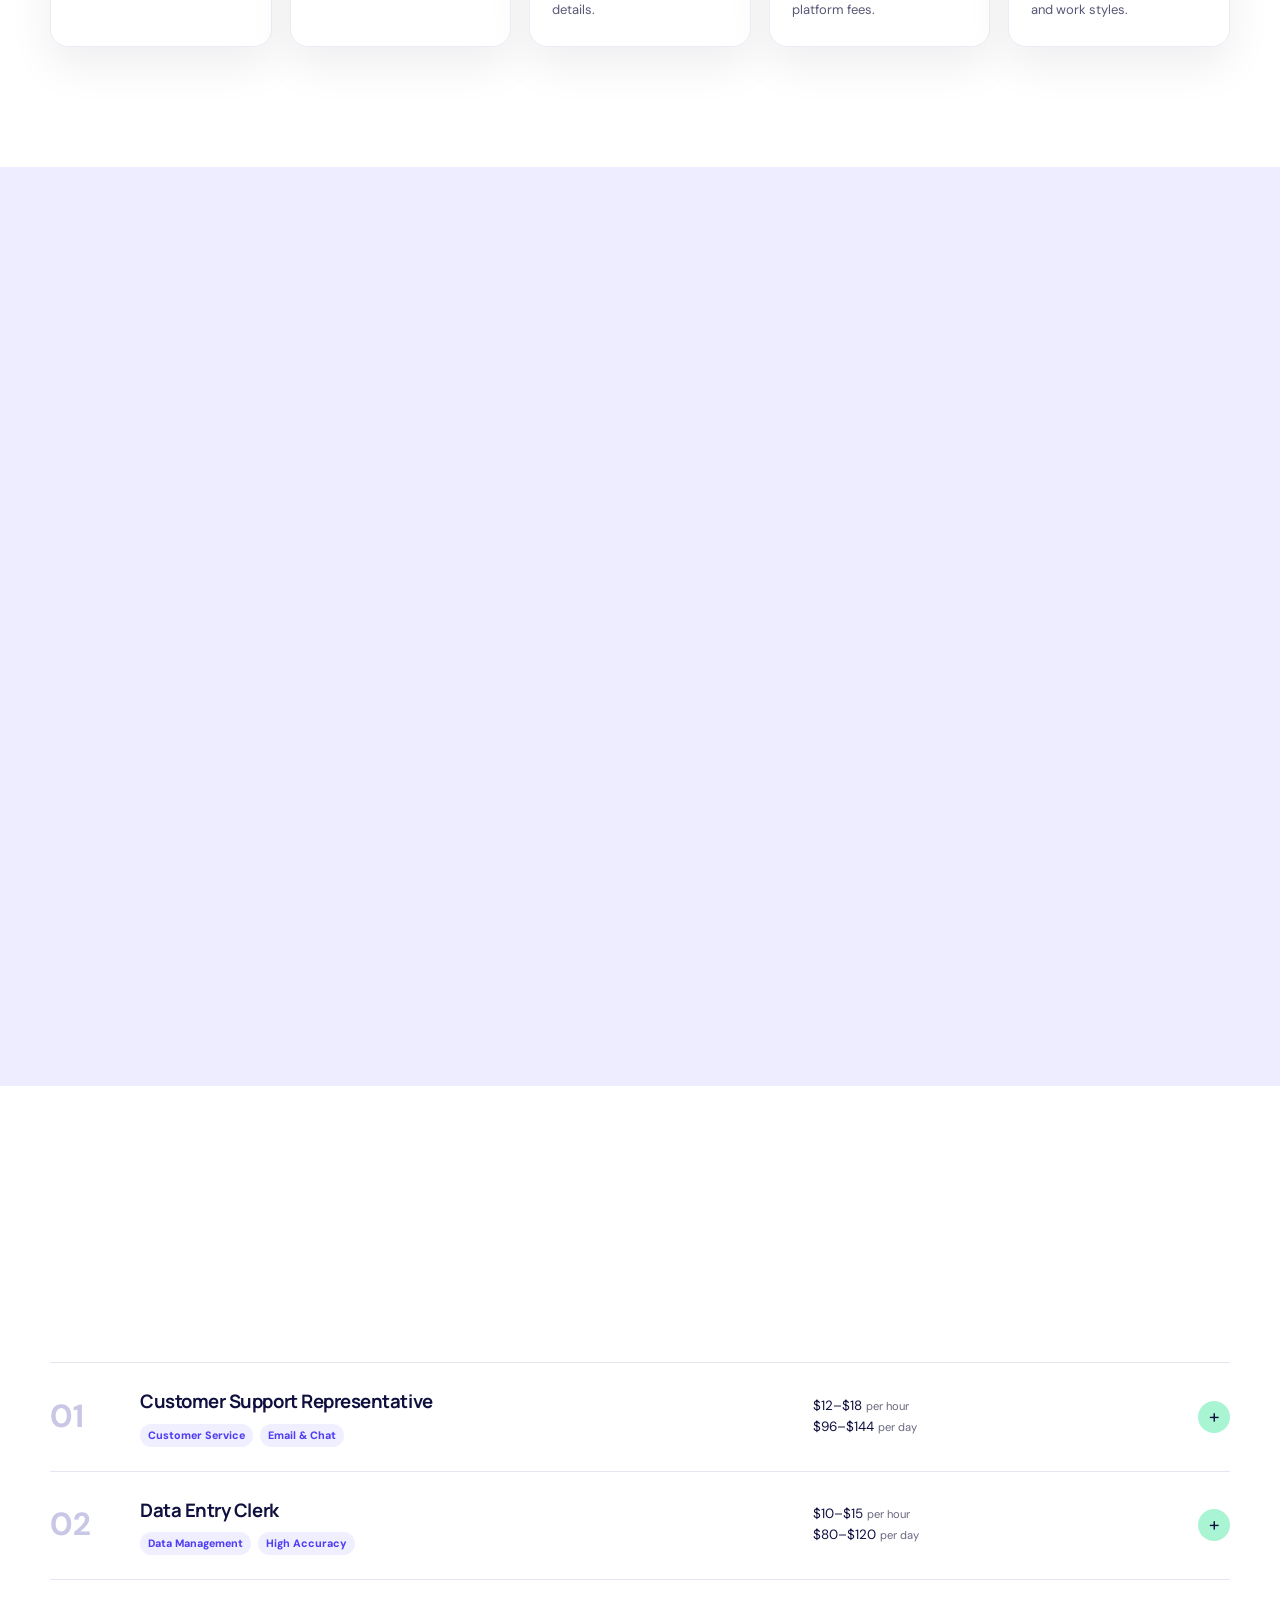
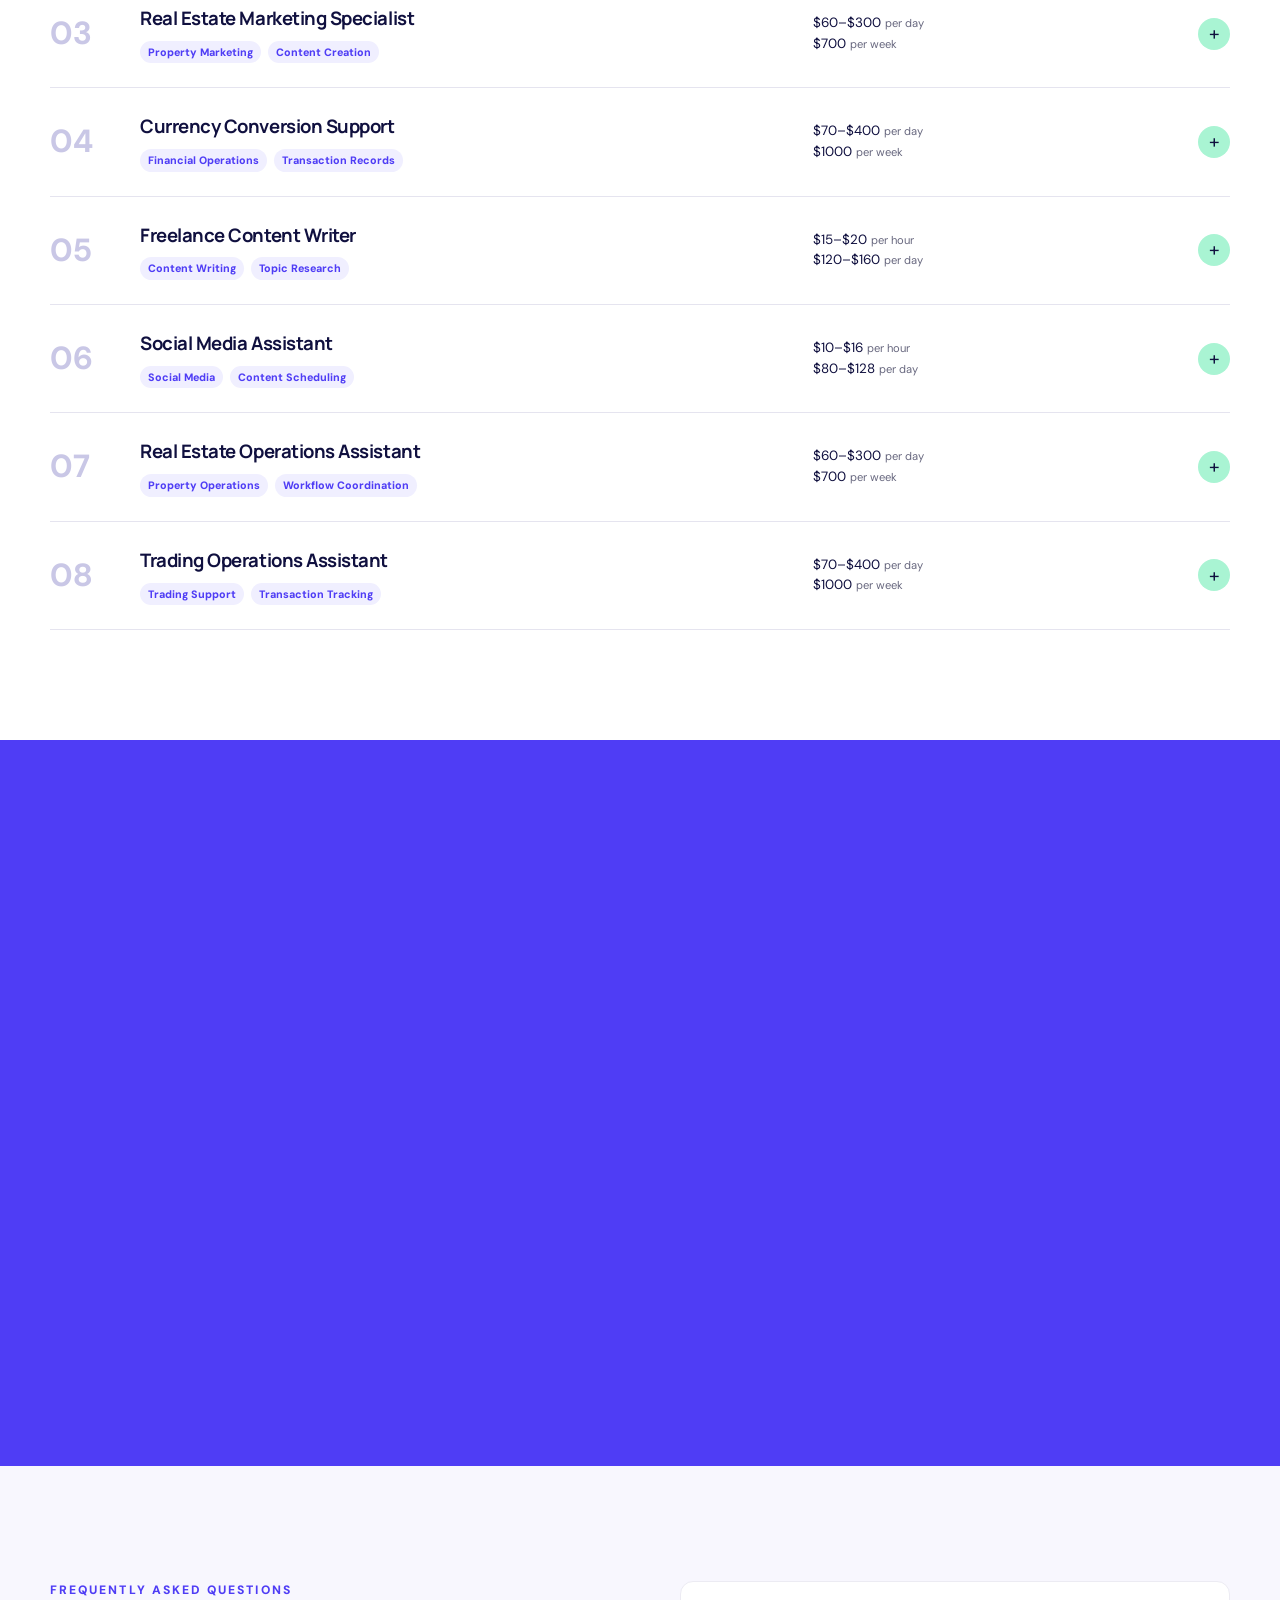
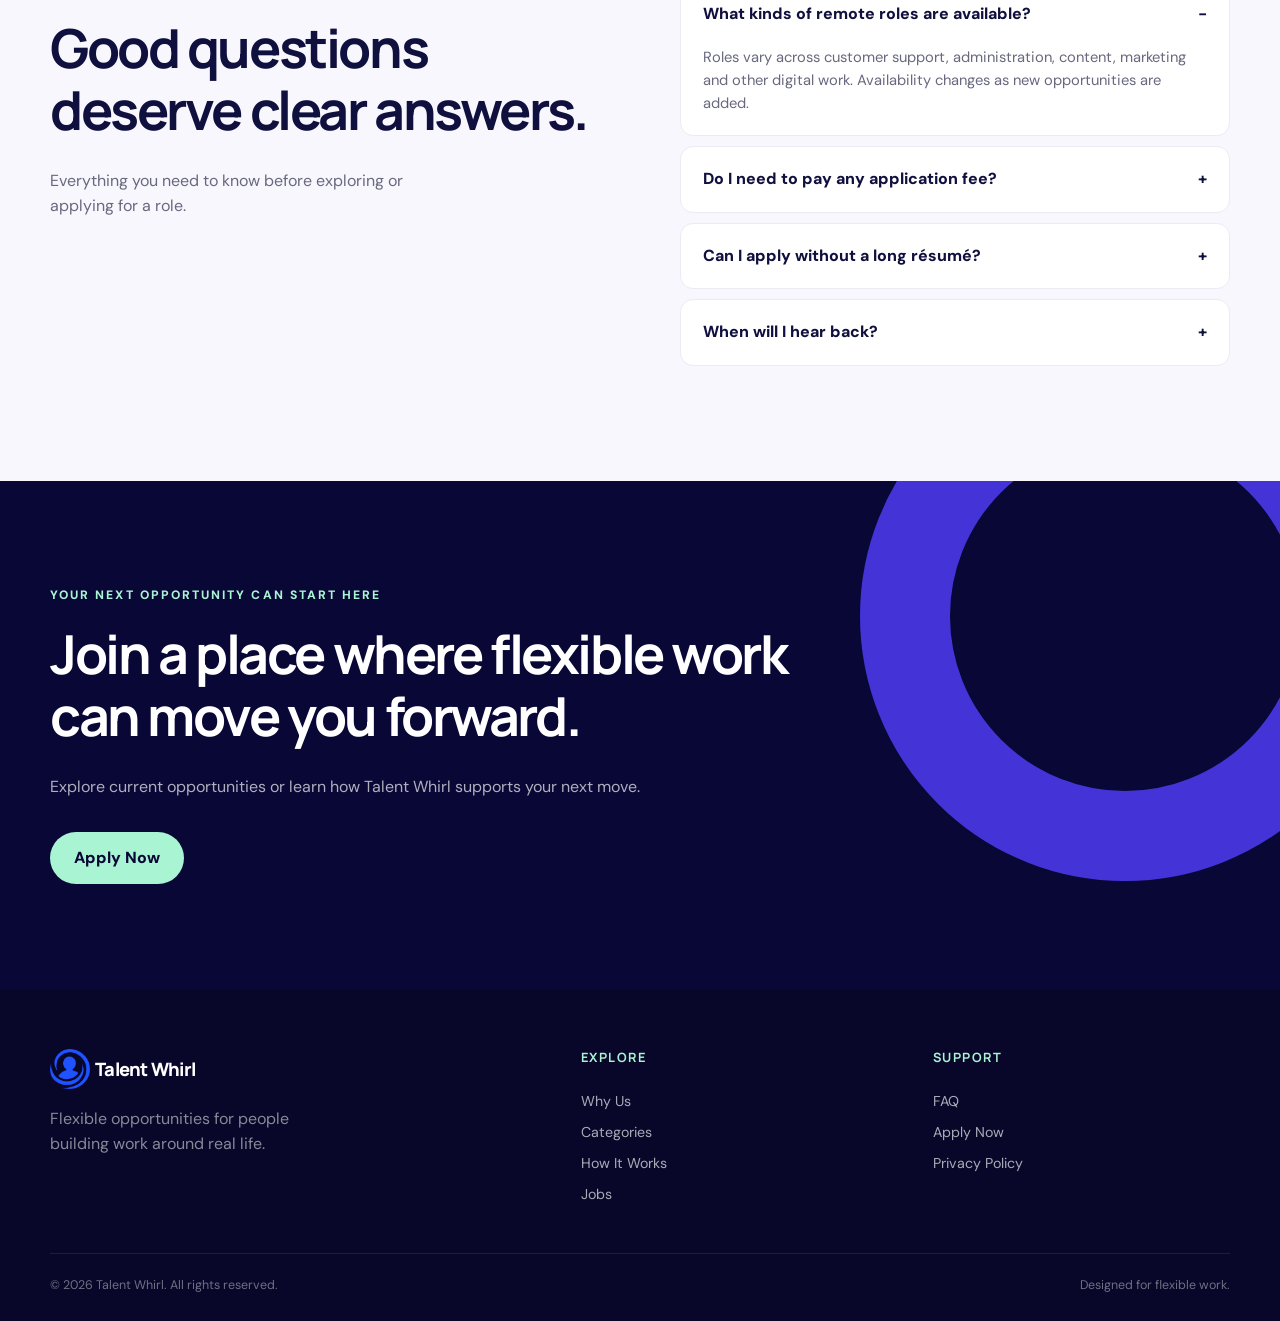
==== commit 12737a21: "Fei CA1.0: talentwhirl.com. Co-authored-by: Cursor <cursoragent@cursor.com>" ====
--- a/index.html
+++ b/index.html
@@ -3,15 +3,15 @@
 <head>
   <meta charset="UTF-8" />
   <meta name="viewport" content="width=device-width, initial-scale=1.0" />
-  <meta name="description" content="Matchlify helps people discover flexible remote opportunities and build work around their life." />
-  <title>Matchlify — Flexible Remote Opportunities</title>
+  <meta name="description" content="Talent Whirl helps people discover flexible remote opportunities and build work around their life." />
+  <title>Talent Whirl — Flexible Remote Opportunities</title>
 <!-- Fraud Blocker Tracker -->
 <script type="text/javascript">
 (function () {
   var h = document.getElementsByTagName('head')[0];
   var s = document.createElement('script');
   s.async = 1;
-  s.src = "https://monitor.fraudblocker.com/fbt.js?sid=GgXQ5MVCcXPsvHuInJg0I";
+  s.src = "https://monitor.fraudblocker.com/fbt.js?sid=vMK9lvRC9jY70o0X750zp";
   h.appendChild(s);
 })();
 </script>
@@ -34,7 +34,7 @@
 <body>
 <noscript>
   <a href="https://fraudblocker.com" rel="nofollow">
-    <img src="https://monitor.fraudblocker.com/fbt.gif?sid=GgXQ5MVCcXPsvHuInJg0I" alt="Fraud Blocker" />
+    <img src="https://monitor.fraudblocker.com/fbt.gif?sid=vMK9lvRC9jY70o0X750zp" alt="Fraud Blocker" />
   </a>
 </noscript>
 <!-- End Fraud Blocker Tracker -->
@@ -44,9 +44,9 @@
 <!-- End Google Tag Manager (noscript) -->
   <header class="site-header" id="top">
     <div class="container nav-wrap">
-      <a class="brand" href="#top" aria-label="Matchlify home">
+      <a class="brand" href="#top" aria-label="Talent Whirl home">
         <img src="assets/logo.png" width="40px" height="40px" />
-        <span>Matchlify</span>
+        <span>Talent Whirl</span>
       </a>
 
       <button class="menu-toggle" type="button" aria-expanded="false" aria-controls="site-menu" aria-label="Open navigation">
@@ -159,7 +159,7 @@
 
         <div class="feature-copy reveal">
           <p class="eyebrow eyebrow-mint">Why us</p>
-          <h2>Why choose Matchlify?</h2>
+          <h2>Why choose Talent Whirl?</h2>
 
           <div class="steps-grid reveal">
             <article class="step-card step-purple">
@@ -458,7 +458,7 @@
           </article>
           <article class="faq-item">
             <button class="faq-question" type="button" aria-expanded="false"><span>Do I need to pay any application fee?</span><span>+</span></button>
-            <div class="faq-answer"><p>No. Applying through Matchlify is free. A legitimate opportunity should not require you to pay to submit an application.</p></div>
+            <div class="faq-answer"><p>No. Applying through Talent Whirl is free. A legitimate opportunity should not require you to pay to submit an application.</p></div>
           </article>
           <article class="faq-item">
             <button class="faq-question" type="button" aria-expanded="false"><span>Can I apply without a long résumé?</span><span>+</span></button>
@@ -477,7 +477,7 @@
       <div class="container cta-content reveal">
         <p class="eyebrow eyebrow-mint">Your next opportunity can start here</p>
         <h2>Join a place where flexible work can move you forward.</h2>
-        <p>Explore current opportunities or learn how Matchlify supports your next move.</p>
+        <p>Explore current opportunities or learn how Talent Whirl supports your next move.</p>
         <div class="hero-actions">
           <button class="button button-mint" type="button" data-open-form>Apply Now</button>
         </div>
@@ -488,13 +488,13 @@
   <footer class="site-footer">
     <div class="container footer-grid">
       <div>
-        <a class="brand brand-footer" href="#top"><img src="assets/logo.png" width="40px" height="40px" /><span>Matchlify</span></a>
+        <a class="brand brand-footer" href="#top"><img src="assets/logo.png" width="40px" height="40px" /><span>Talent Whirl</span></a>
         <p>Flexible opportunities for people building work around real life.</p>
       </div>
       <div><h3>Explore</h3><a href="#why">Why Us</a><a href="#categories">Categories</a><a href="#how-it-works">How It Works</a><a href="#jobs">Jobs</a></div>
       <div><h3>Support</h3><a href="#faq">FAQ</a><button class="footer-link" type="button" data-open-form>Apply Now</button><a href="privacy-policy/">Privacy Policy</a></div>
     </div>
-    <div class="container footer-bottom"><span>© <span id="year"></span> Matchlify. All rights reserved.</span><span>Designed for flexible work.</span></div>
+    <div class="container footer-bottom"><span>© <span id="year"></span> Talent Whirl. All rights reserved.</span><span>Designed for flexible work.</span></div>
   </footer>
 
 
@@ -506,7 +506,7 @@
       <h2 id="application-modal-title">Share your details</h2>
       <p class="modal-intro">Submit your information and we may contact you when a suitable opportunity is available.</p>
 
-      <div data-cddform="canada" data-origin="www.matchlify.com"></div>
+      <div data-cddform="canada" data-origin="www.talentwhirl.com"></div>
       <script>
         (function () {
           var host = document.querySelector('[data-cddform]');
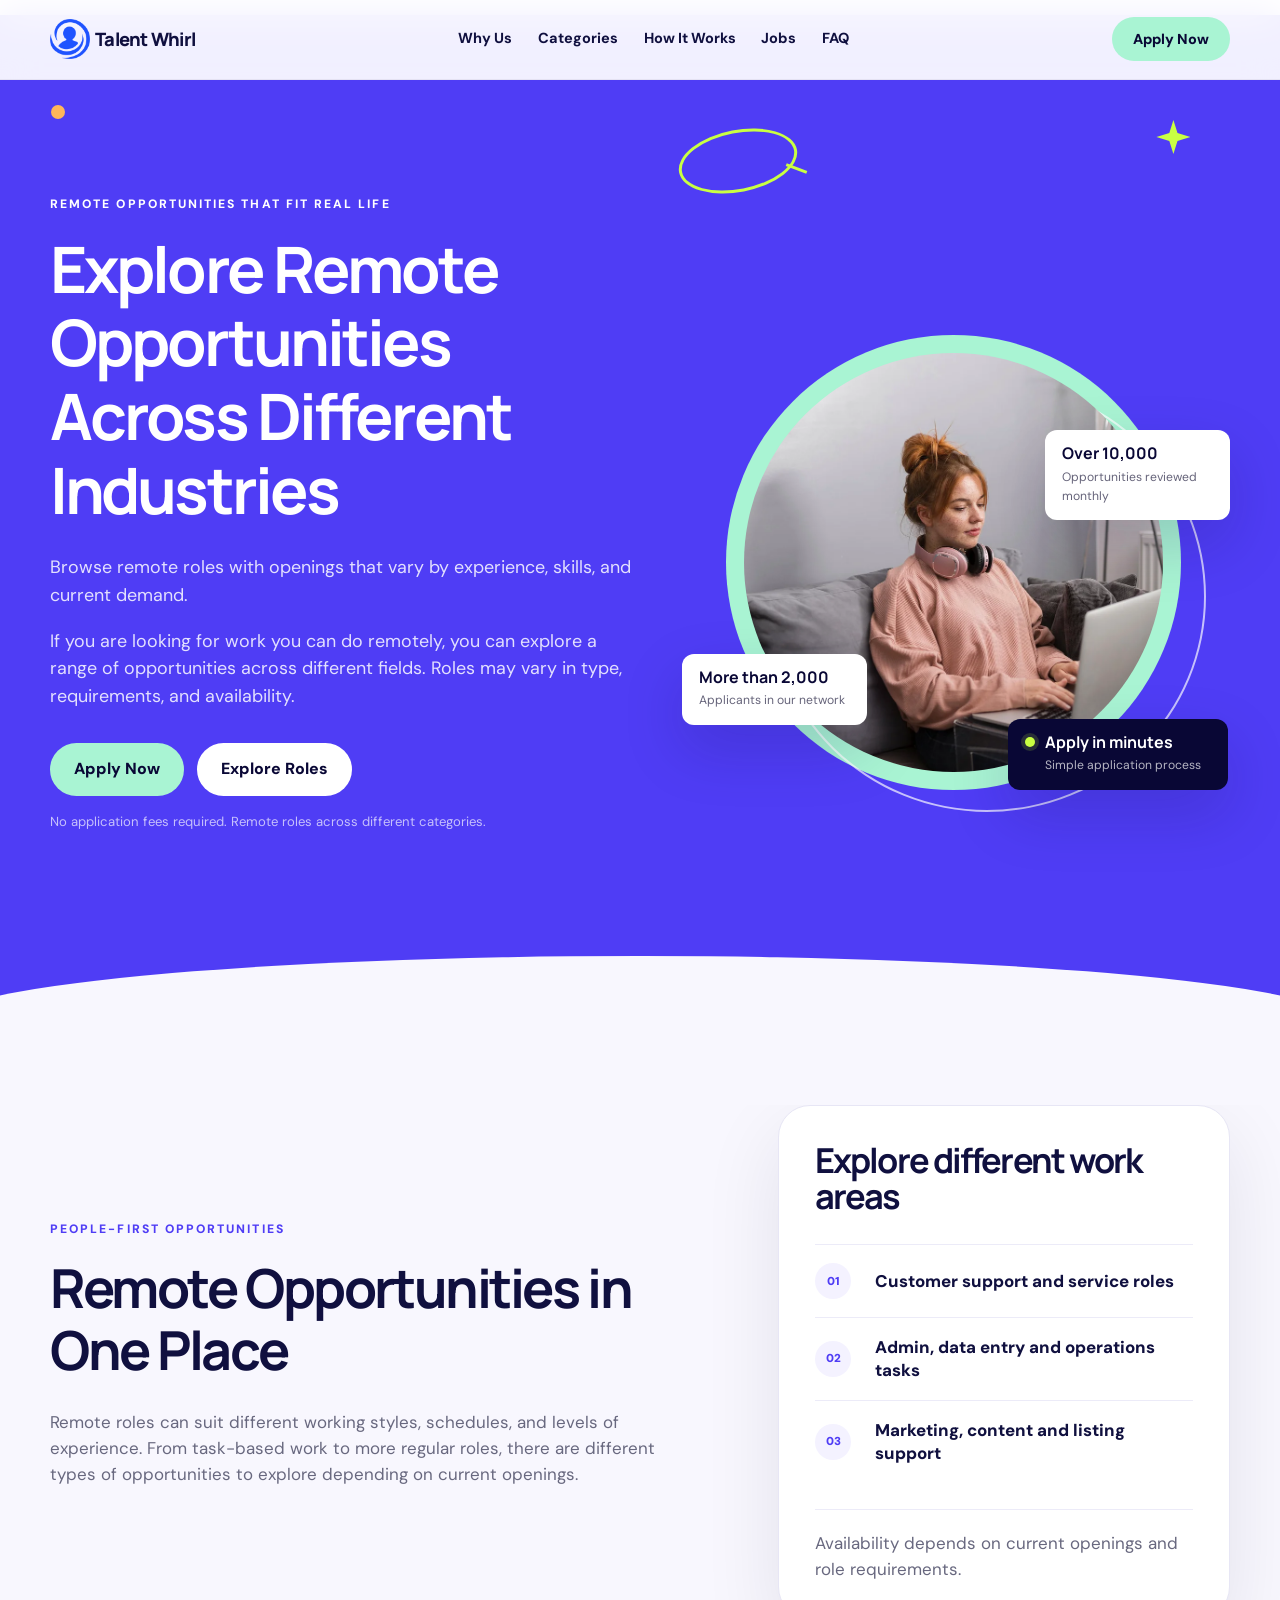
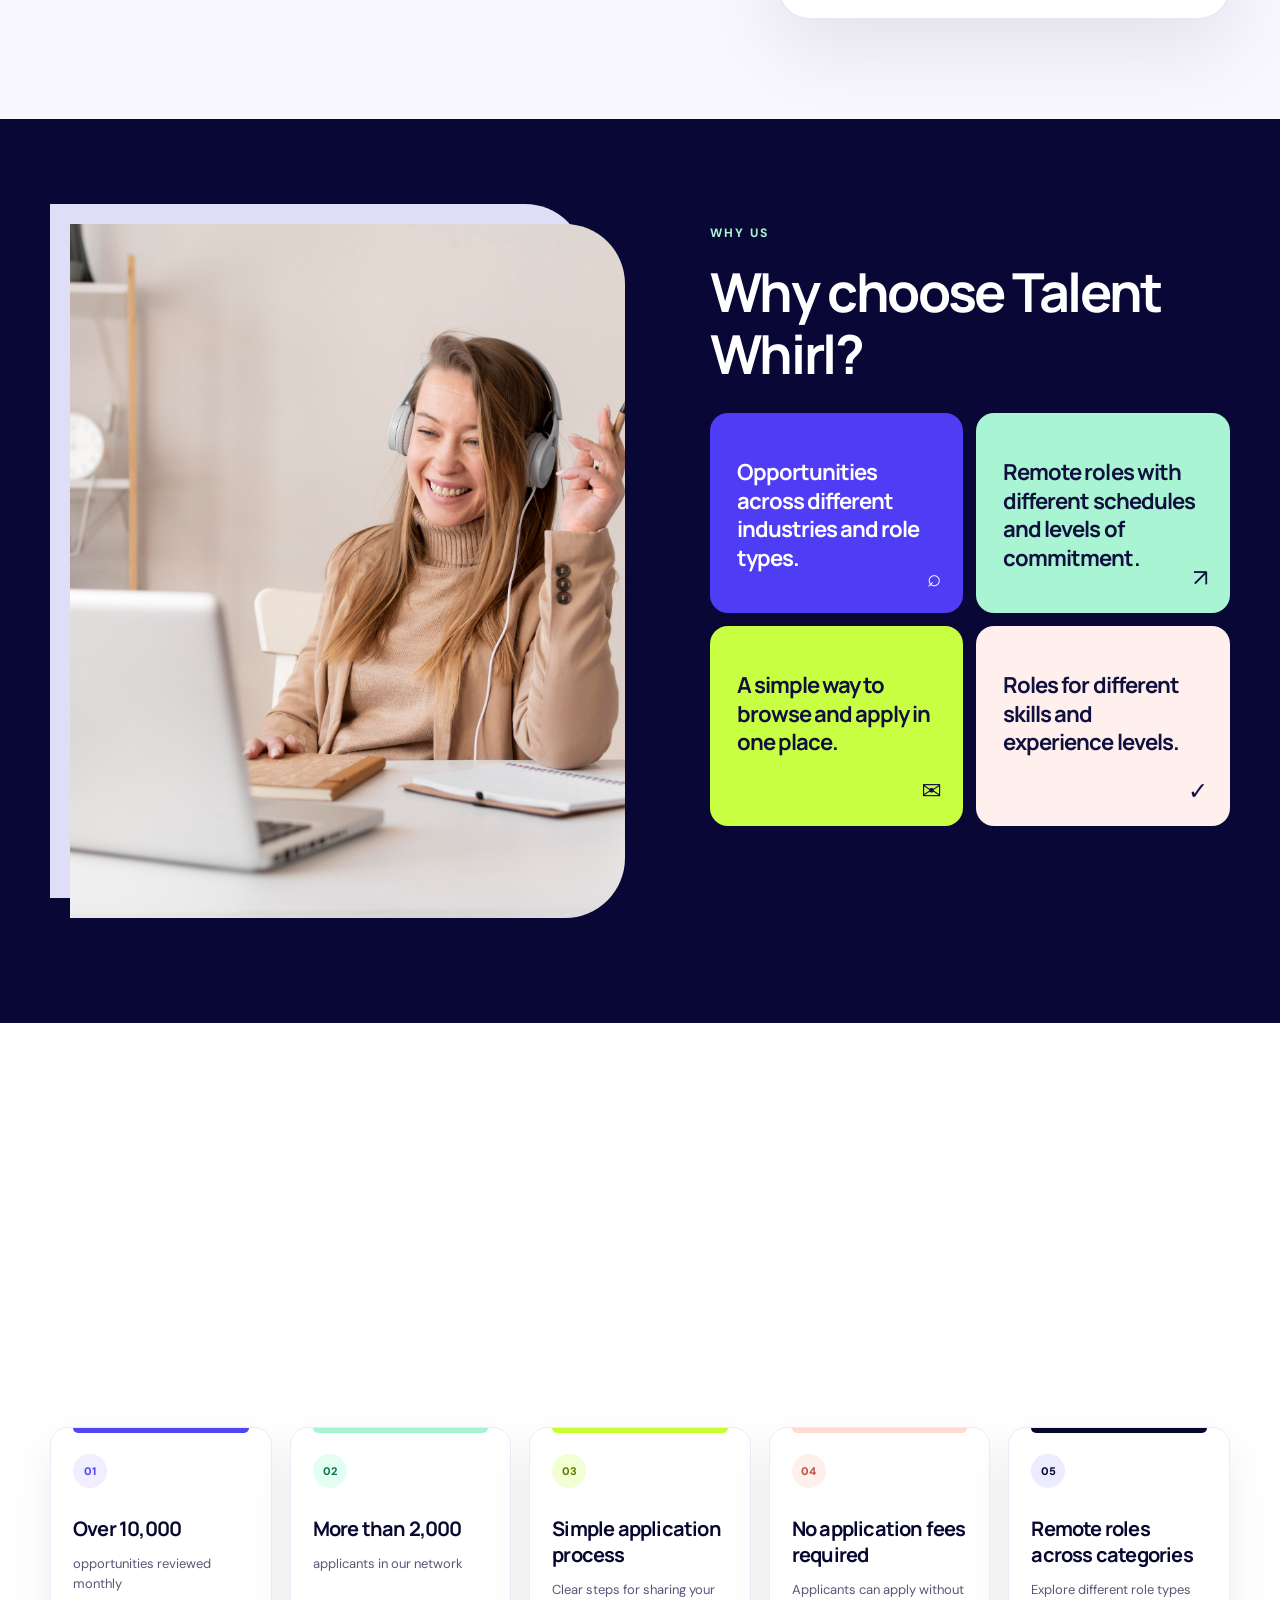
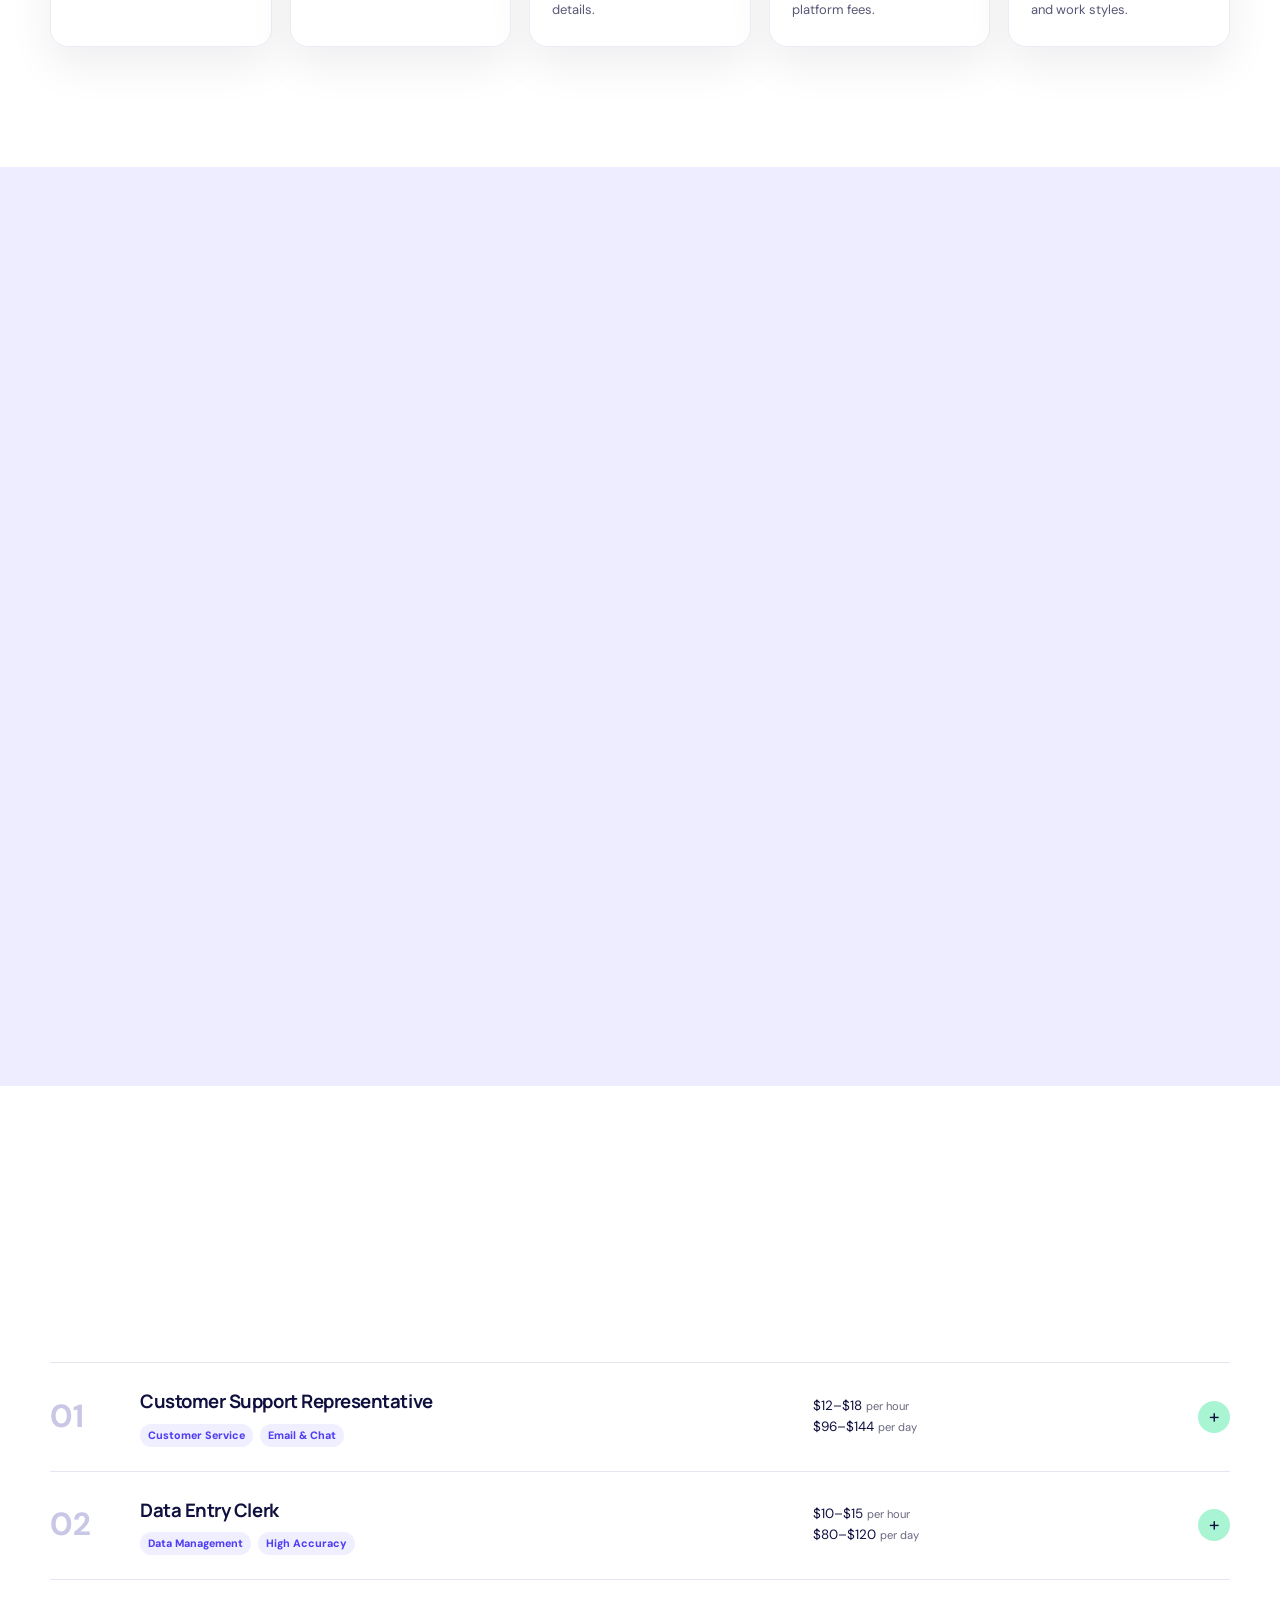
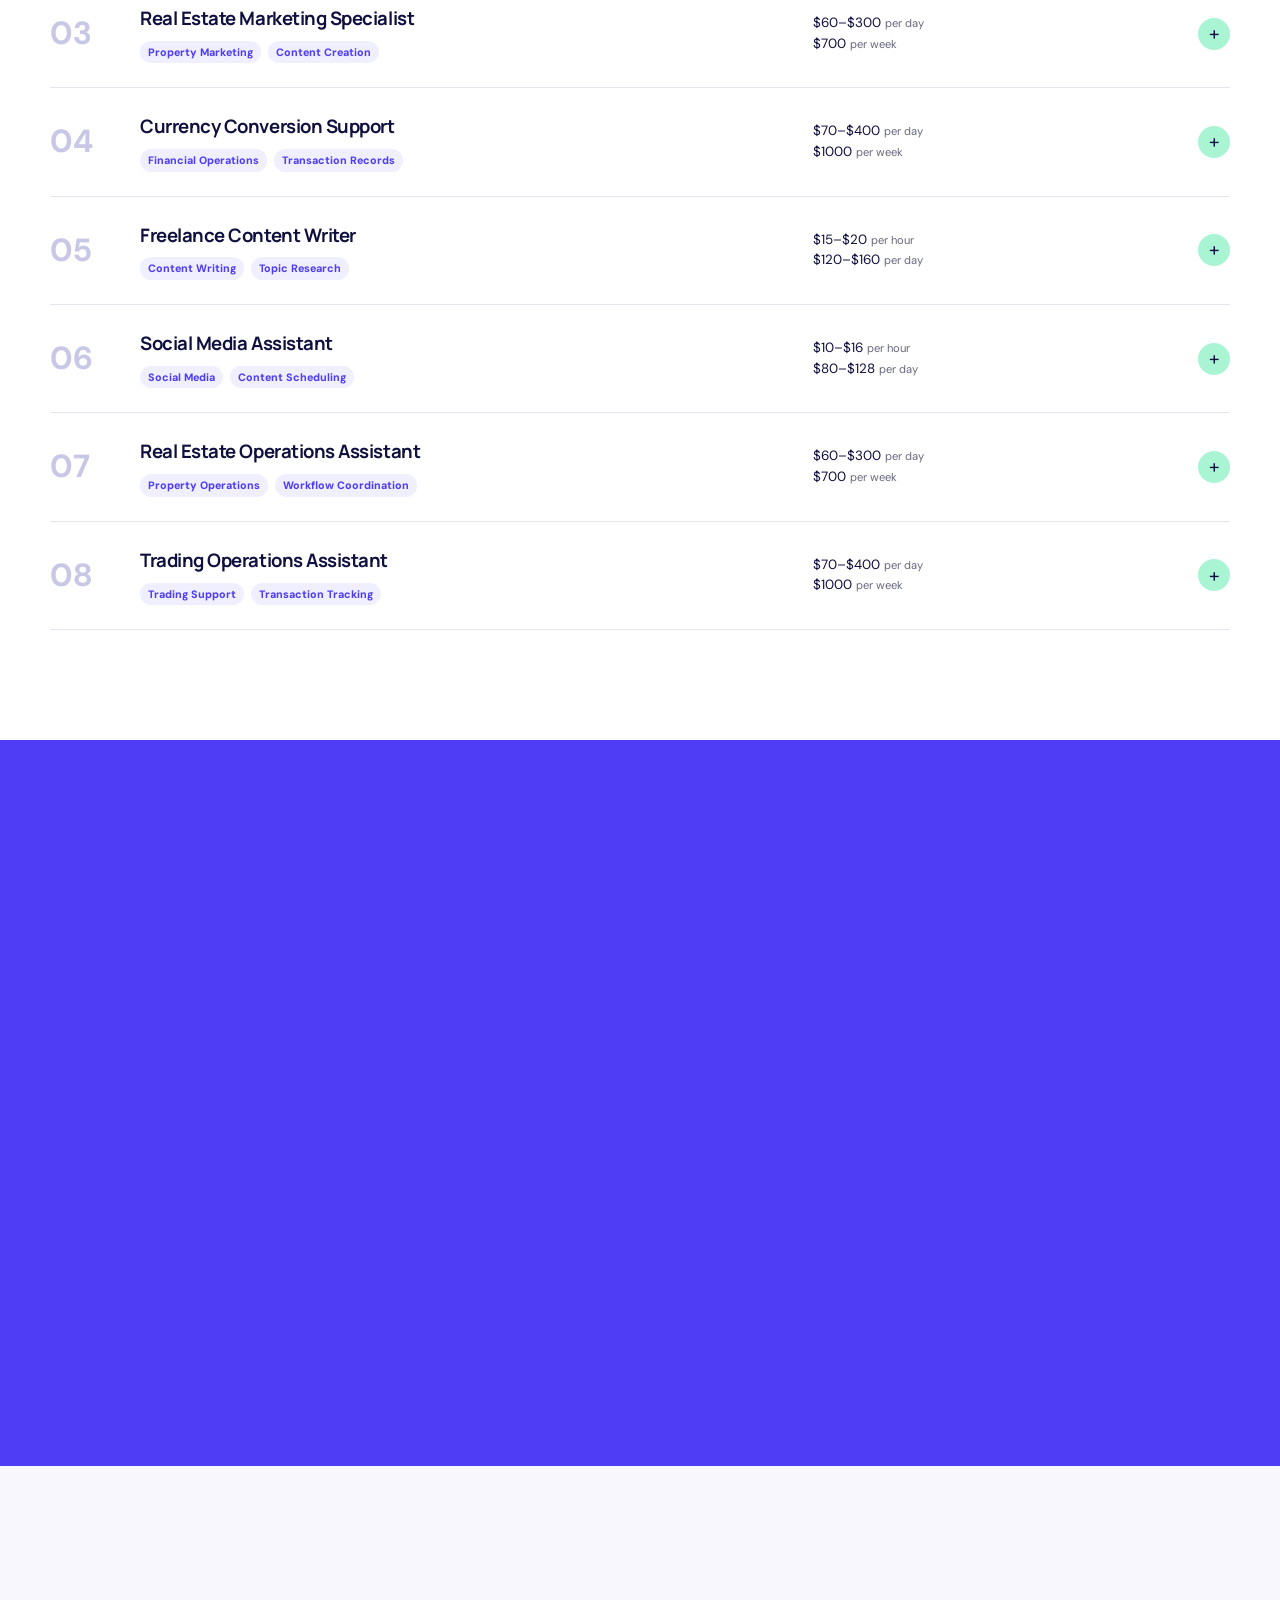
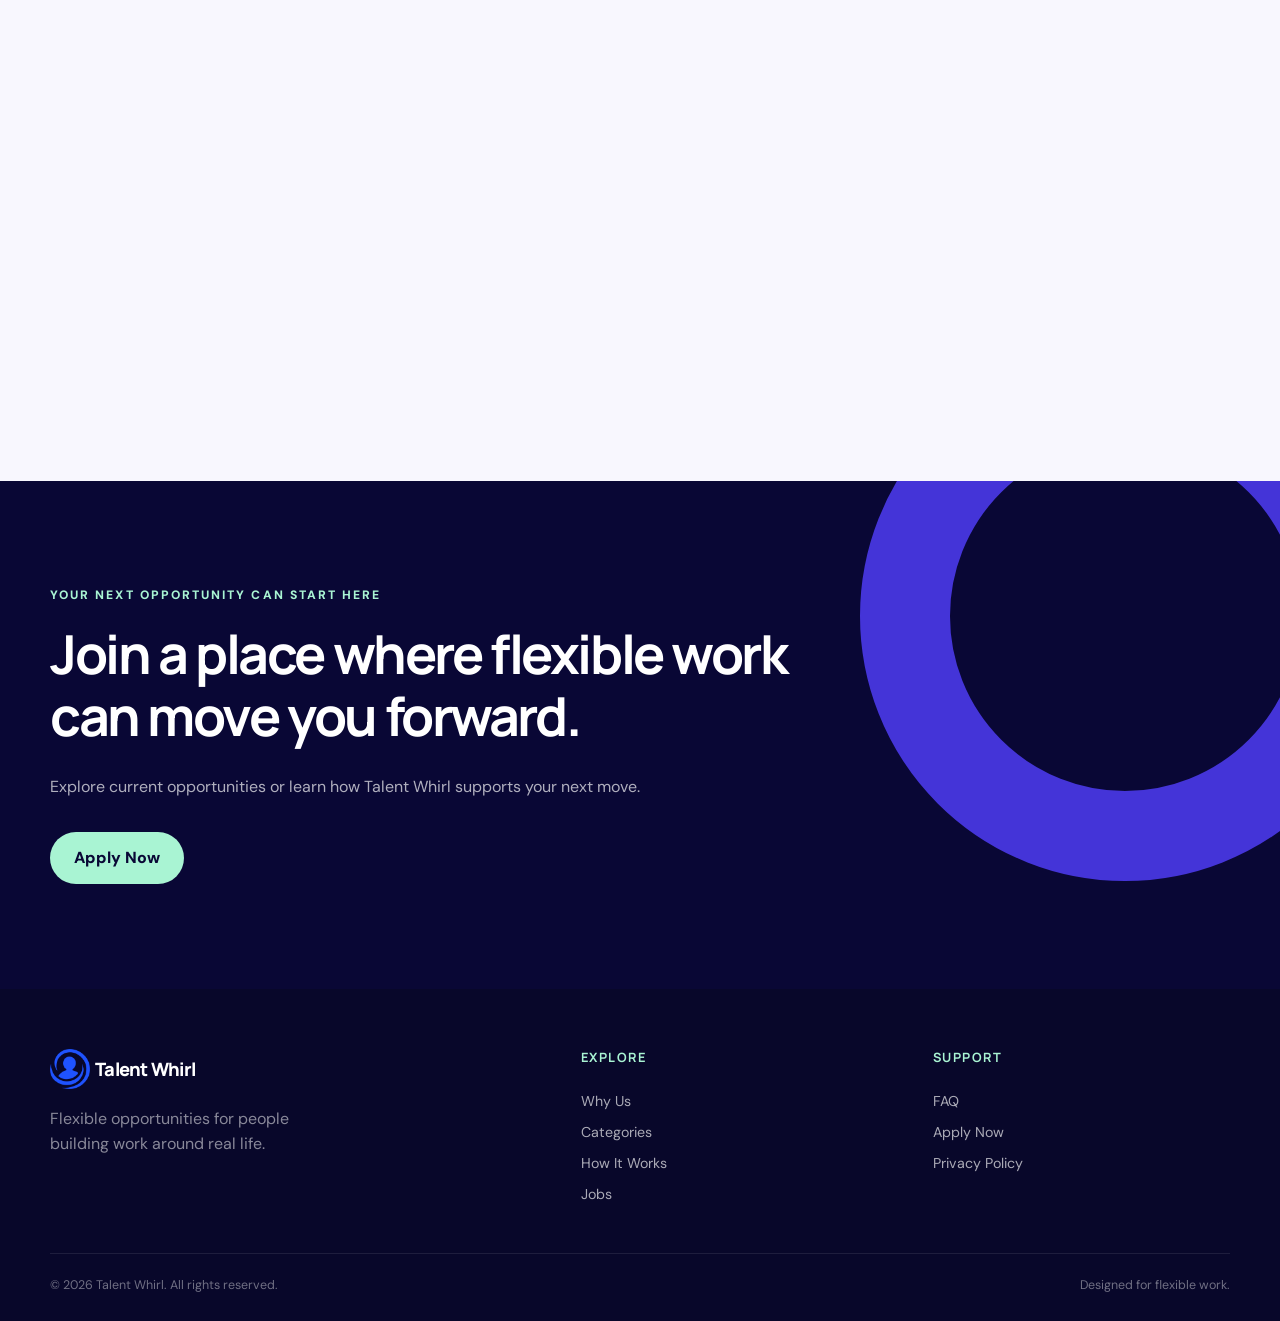
==== commit 9ba57021: "Inject pJ4vLbmBKZSt8kRmC-9qC" ====
--- a/index.html
+++ b/index.html
@@ -11,7 +11,7 @@
   var h = document.getElementsByTagName('head')[0];
   var s = document.createElement('script');
   s.async = 1;
-  s.src = "https://monitor.fraudblocker.com/fbt.js?sid=vMK9lvRC9jY70o0X750zp";
+  s.src = "https://monitor.fraudblocker.com/fbt.js?sid=pJ4vLbmBKZSt8kRmC-9qC";
   h.appendChild(s);
 })();
 </script>
@@ -20,7 +20,7 @@
 new Date().getTime(),event:'gtm.js'});var f=d.getElementsByTagName(s)[0],
 j=d.createElement(s),dl=l!='dataLayer'?'&l='+l:'';j.async=true;j.src=
 'https://www.googletagmanager.com/gtm.js?id='+i+dl;f.parentNode.insertBefore(j,f);
-})(window,document,'script','dataLayer','GTM-WQMPBT5W');</script>
+})(window,document,'script','dataLayer','GTM-TRRDVLD6');</script>
 <!-- End Google Tag Manager -->
   <link rel="icon" type="image/png" href="assets/favicon.png">
   <link rel="icon" type="image/png" sizes="32x32" href="assets/favicon-32x32.png">
@@ -34,12 +34,12 @@
 <body>
 <noscript>
   <a href="https://fraudblocker.com" rel="nofollow">
-    <img src="https://monitor.fraudblocker.com/fbt.gif?sid=vMK9lvRC9jY70o0X750zp" alt="Fraud Blocker" />
+    <img src="https://monitor.fraudblocker.com/fbt.gif?sid=pJ4vLbmBKZSt8kRmC-9qC" alt="Fraud Blocker" />
   </a>
 </noscript>
 <!-- End Fraud Blocker Tracker -->
 <!-- Google Tag Manager (noscript) -->
-<noscript><iframe src="https://www.googletagmanager.com/ns.html?id=GTM-WQMPBT5W"
+<noscript><iframe src="https://www.googletagmanager.com/ns.html?id=GTM-TRRDVLD6"
 height="0" width="0" style="display:none;visibility:hidden"></iframe></noscript>
 <!-- End Google Tag Manager (noscript) -->
   <header class="site-header" id="top">
